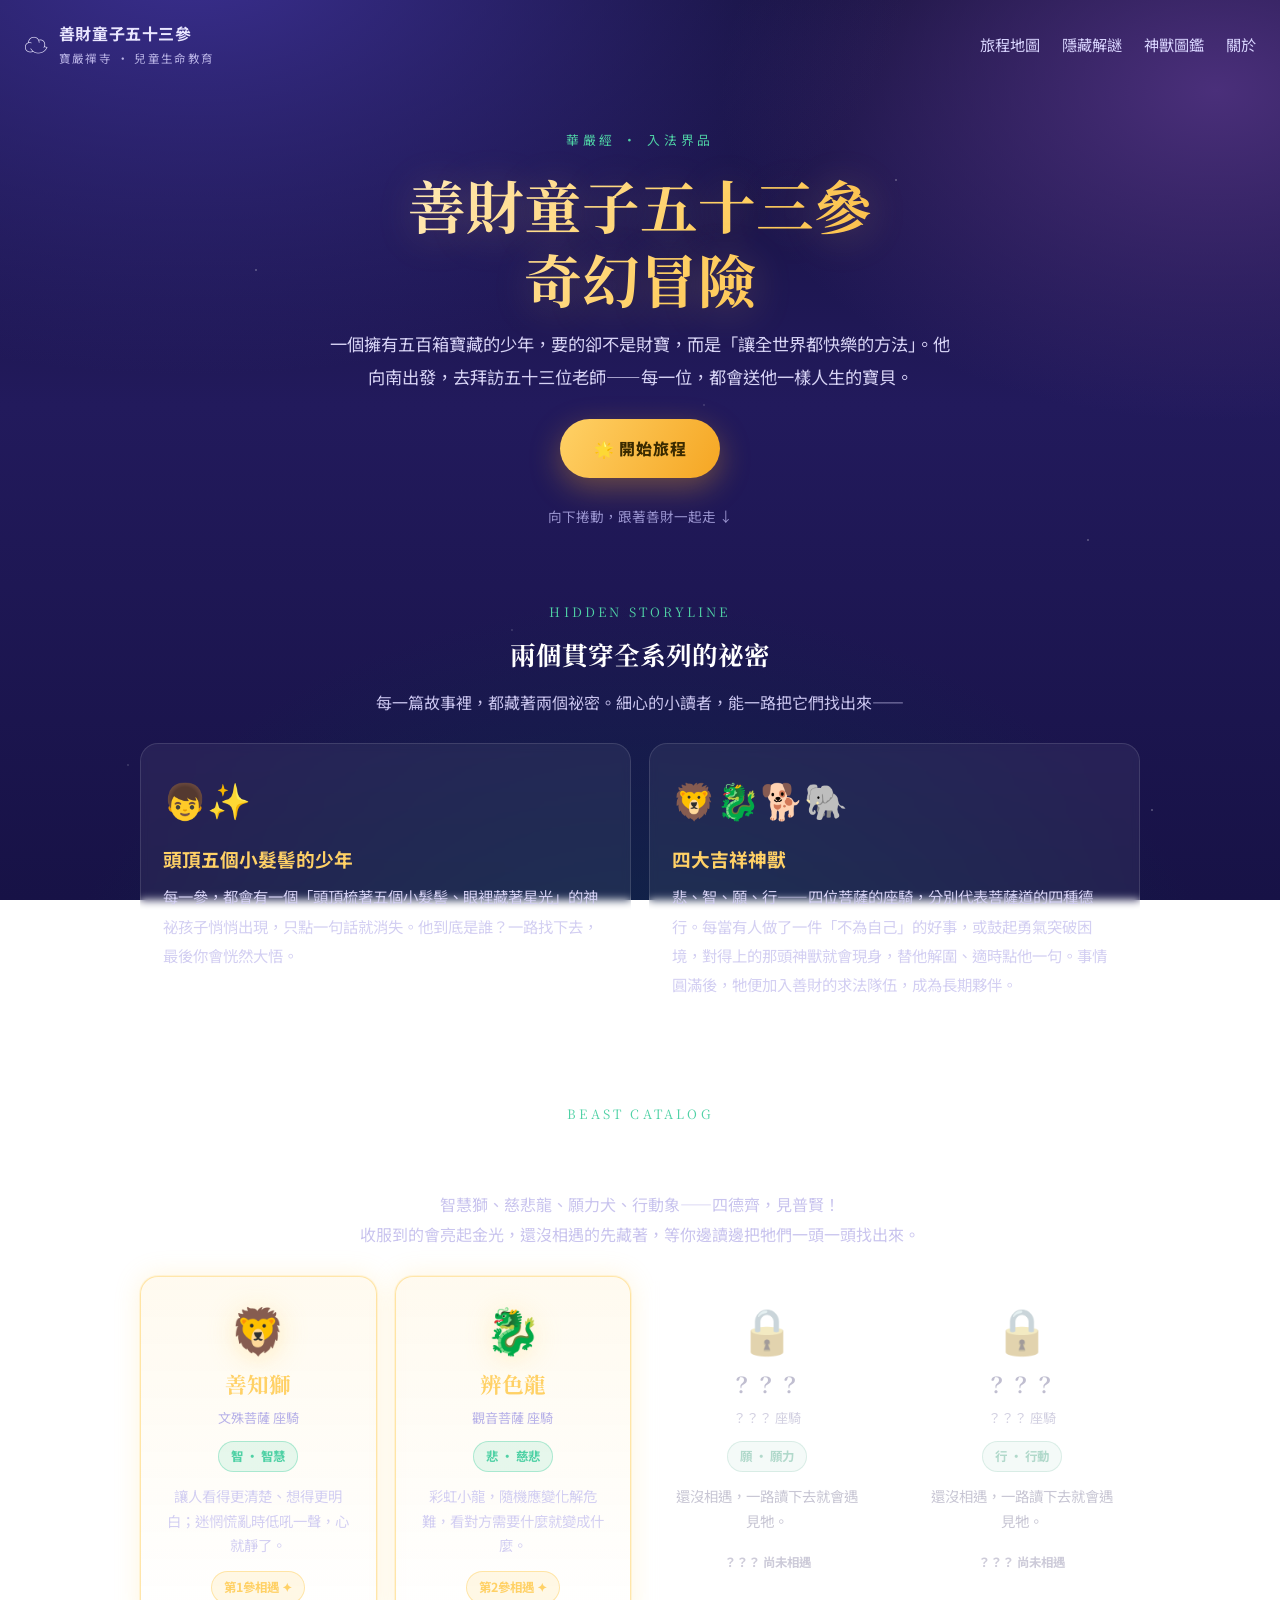
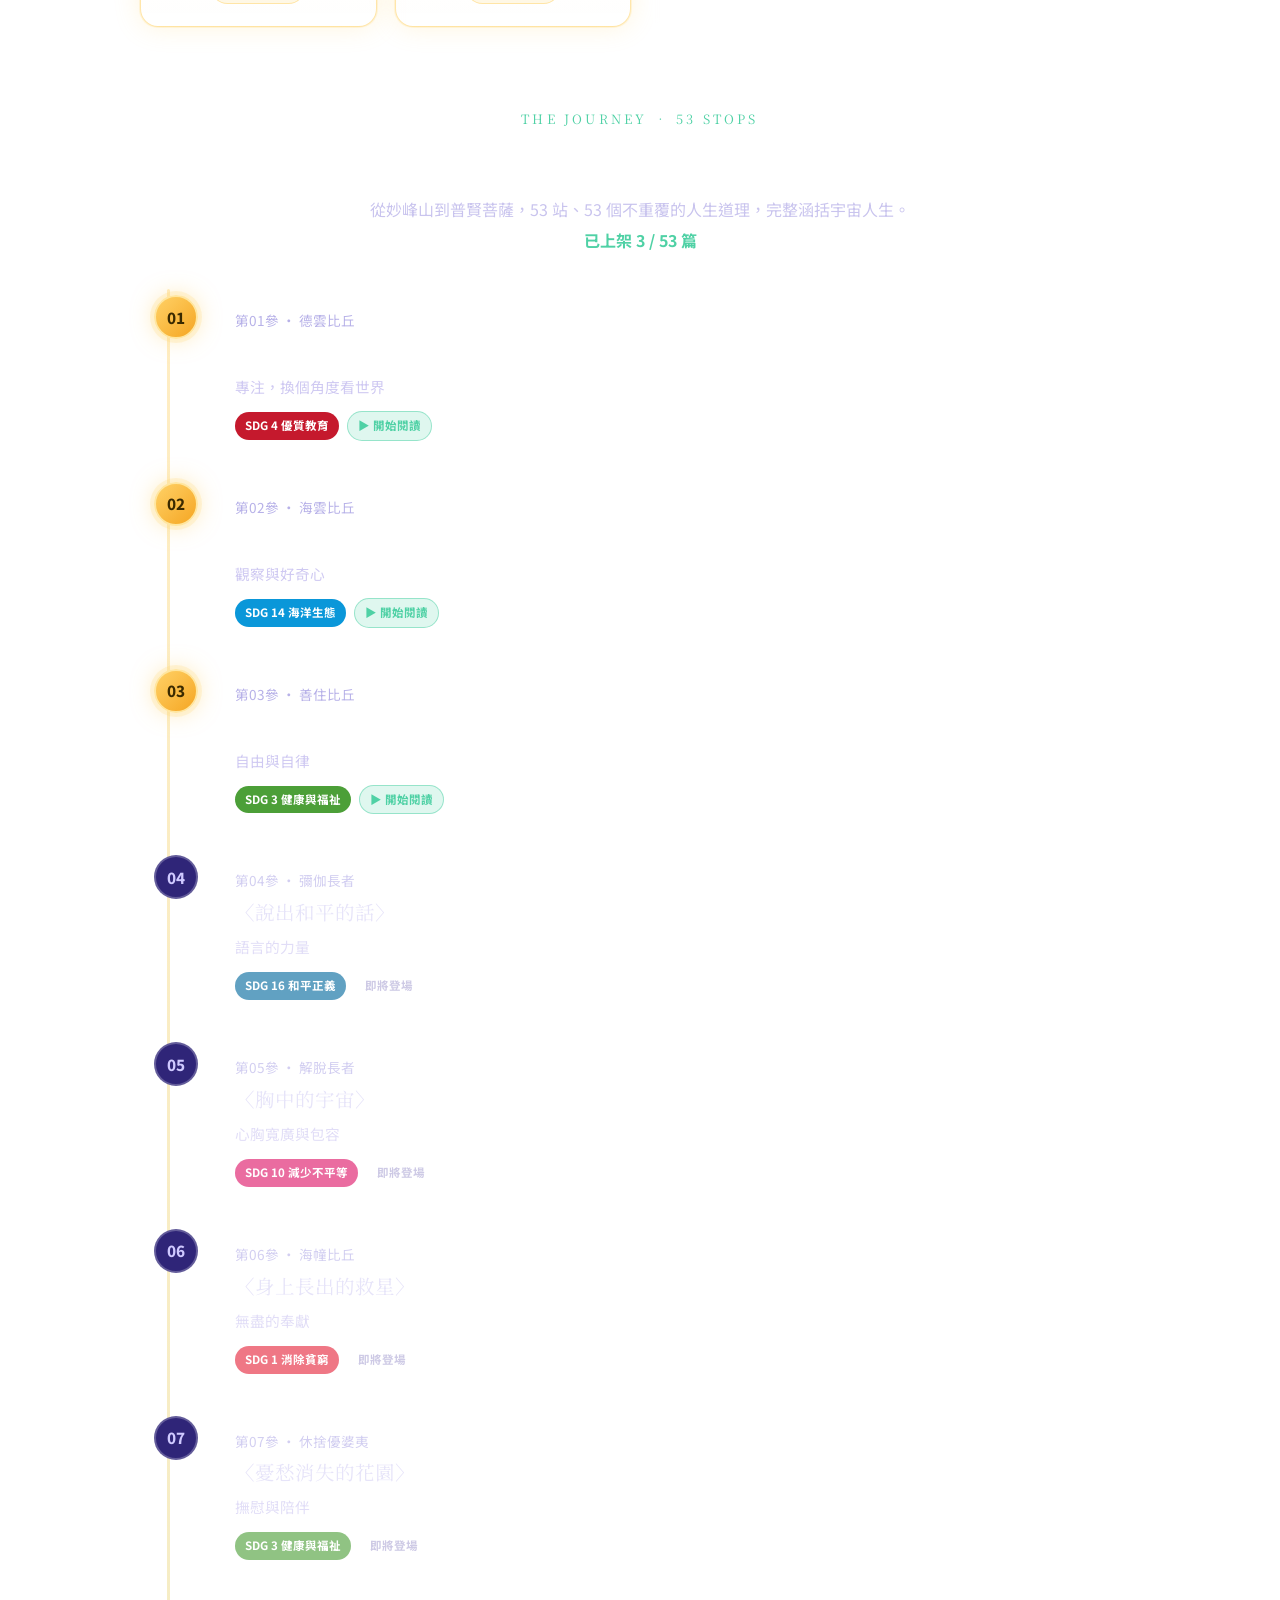
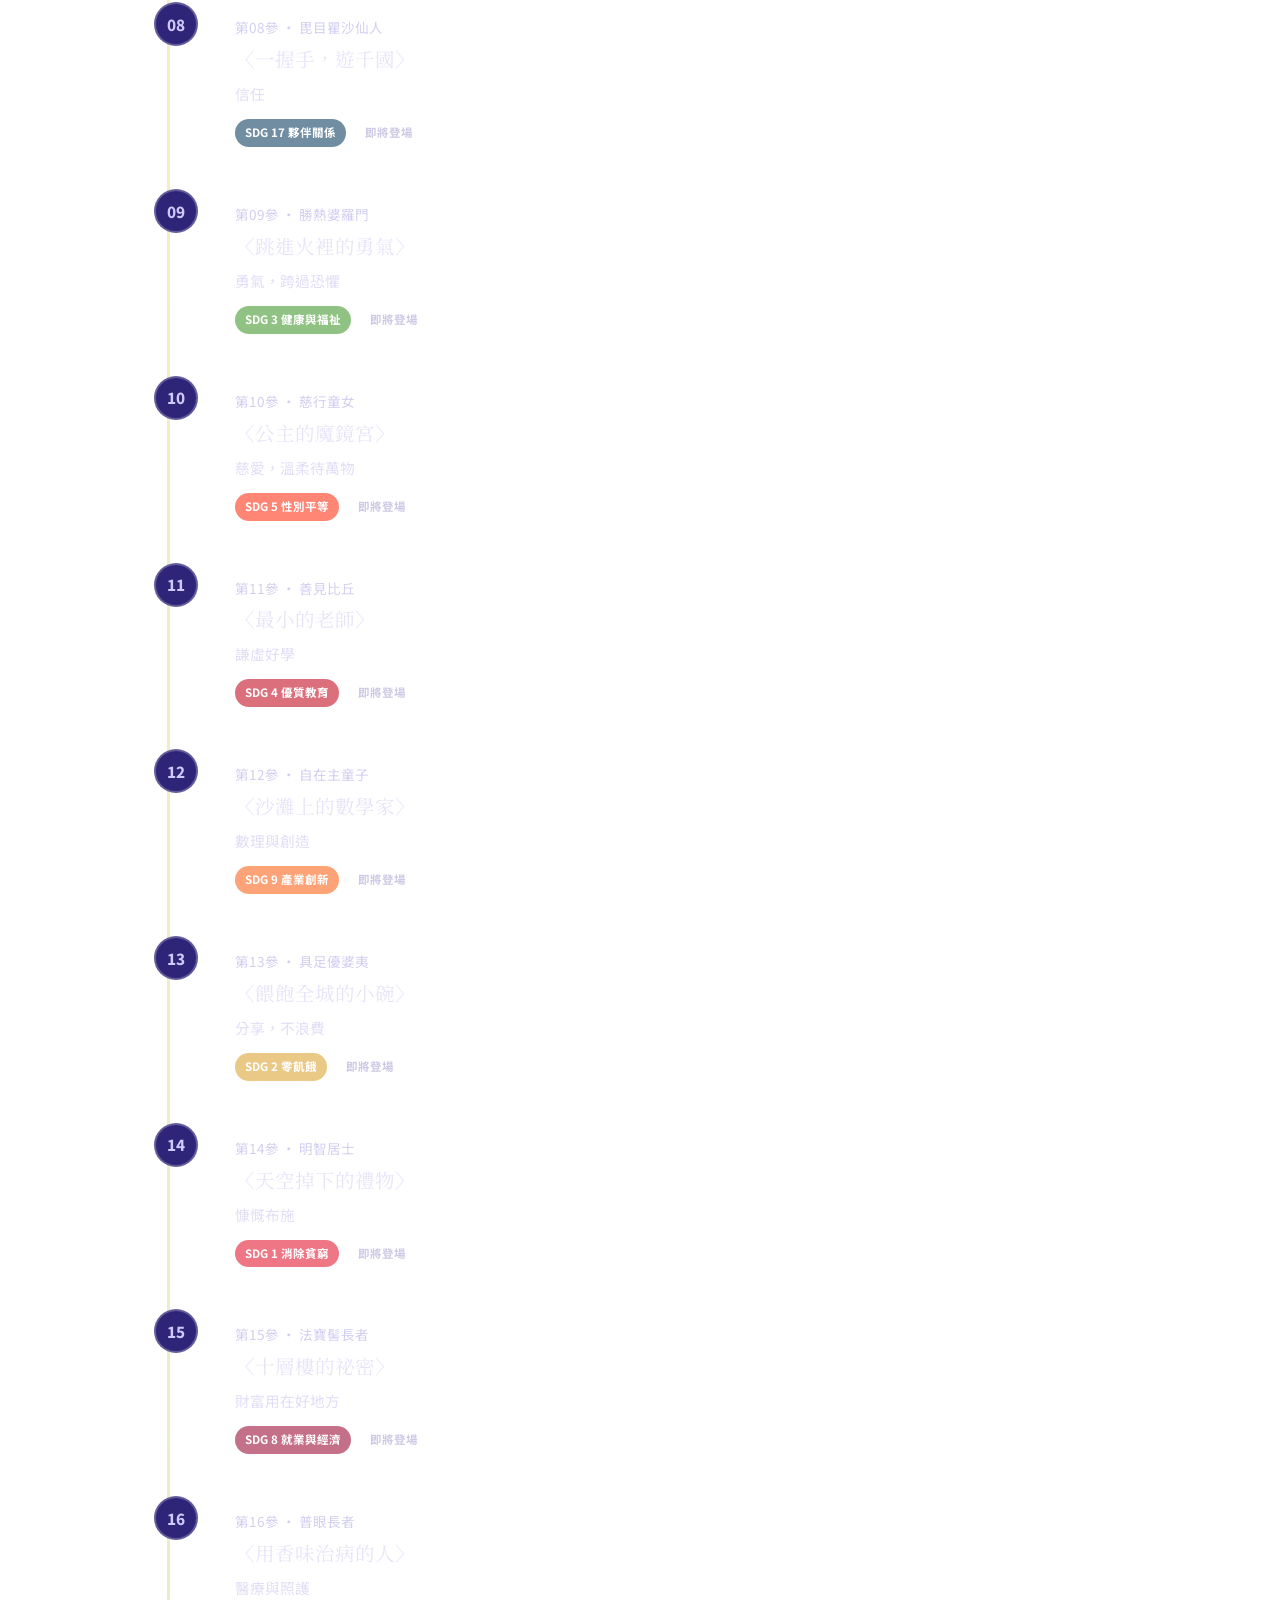
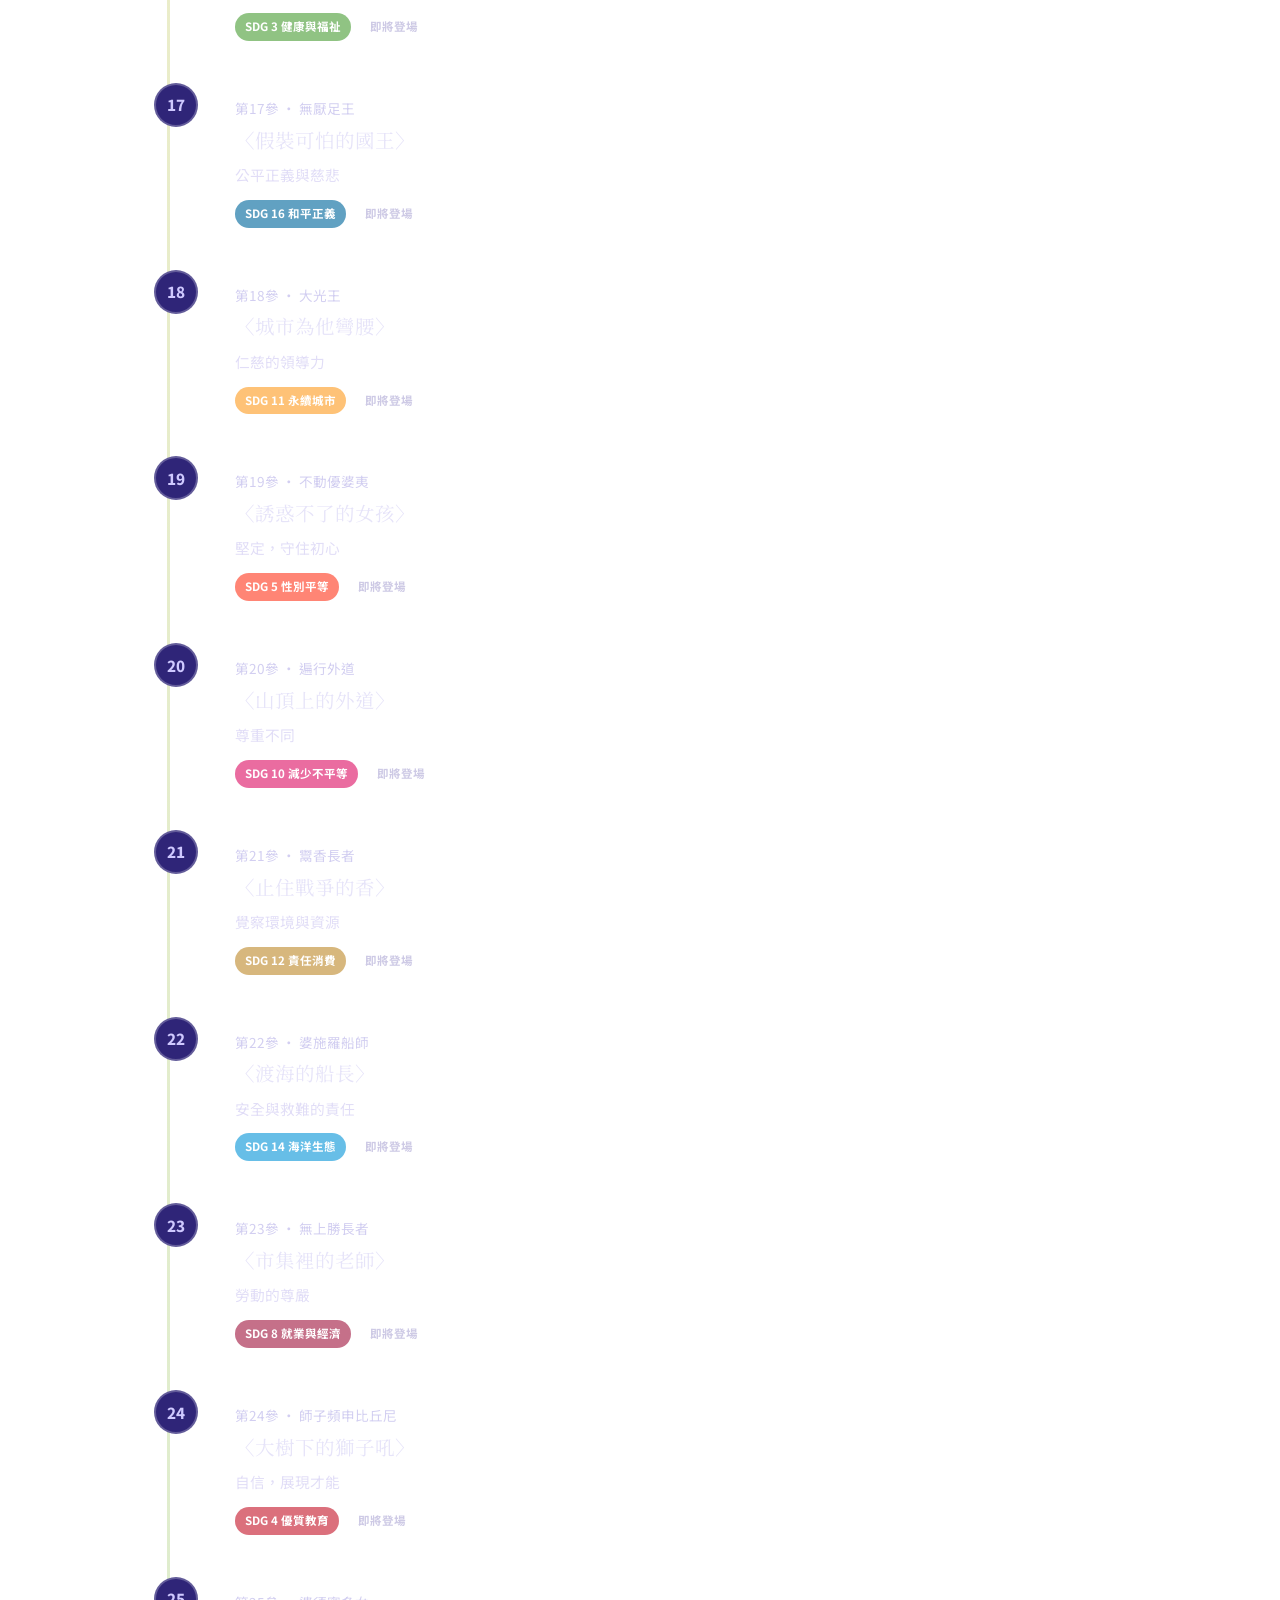
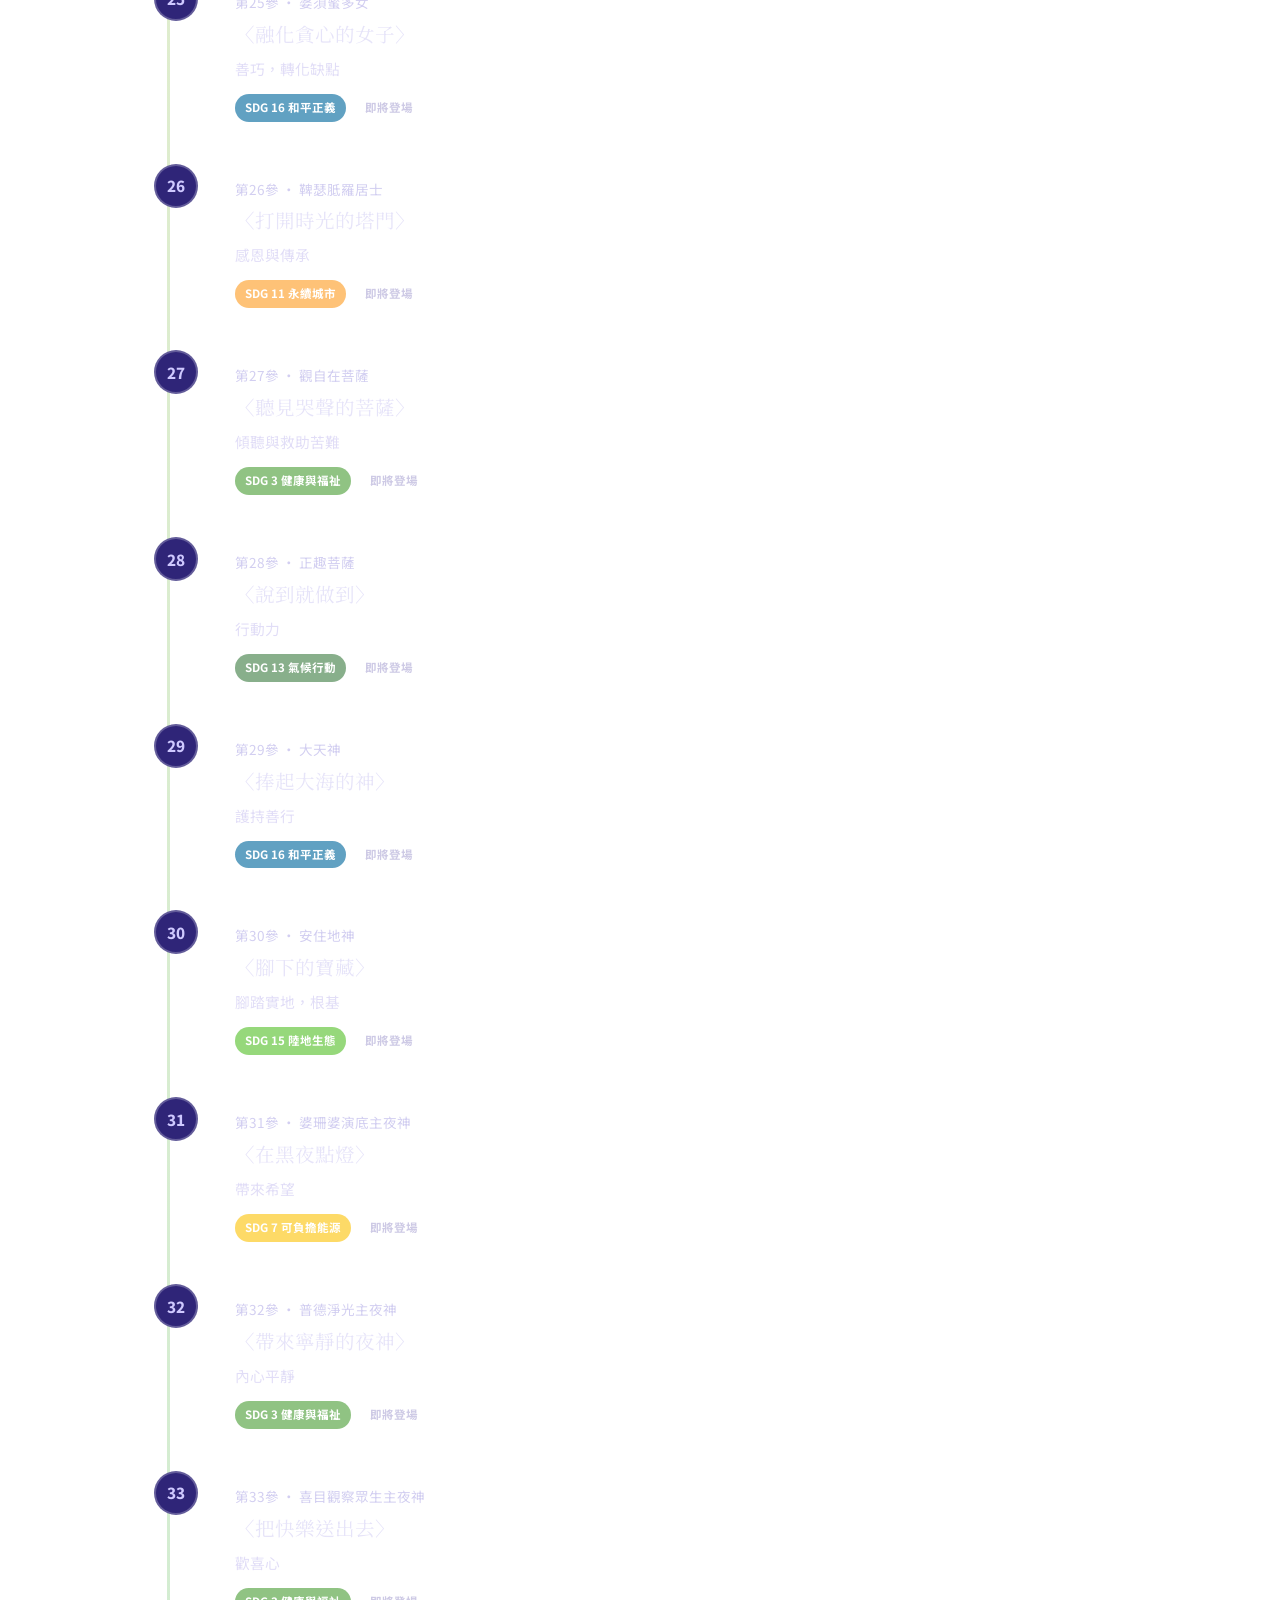
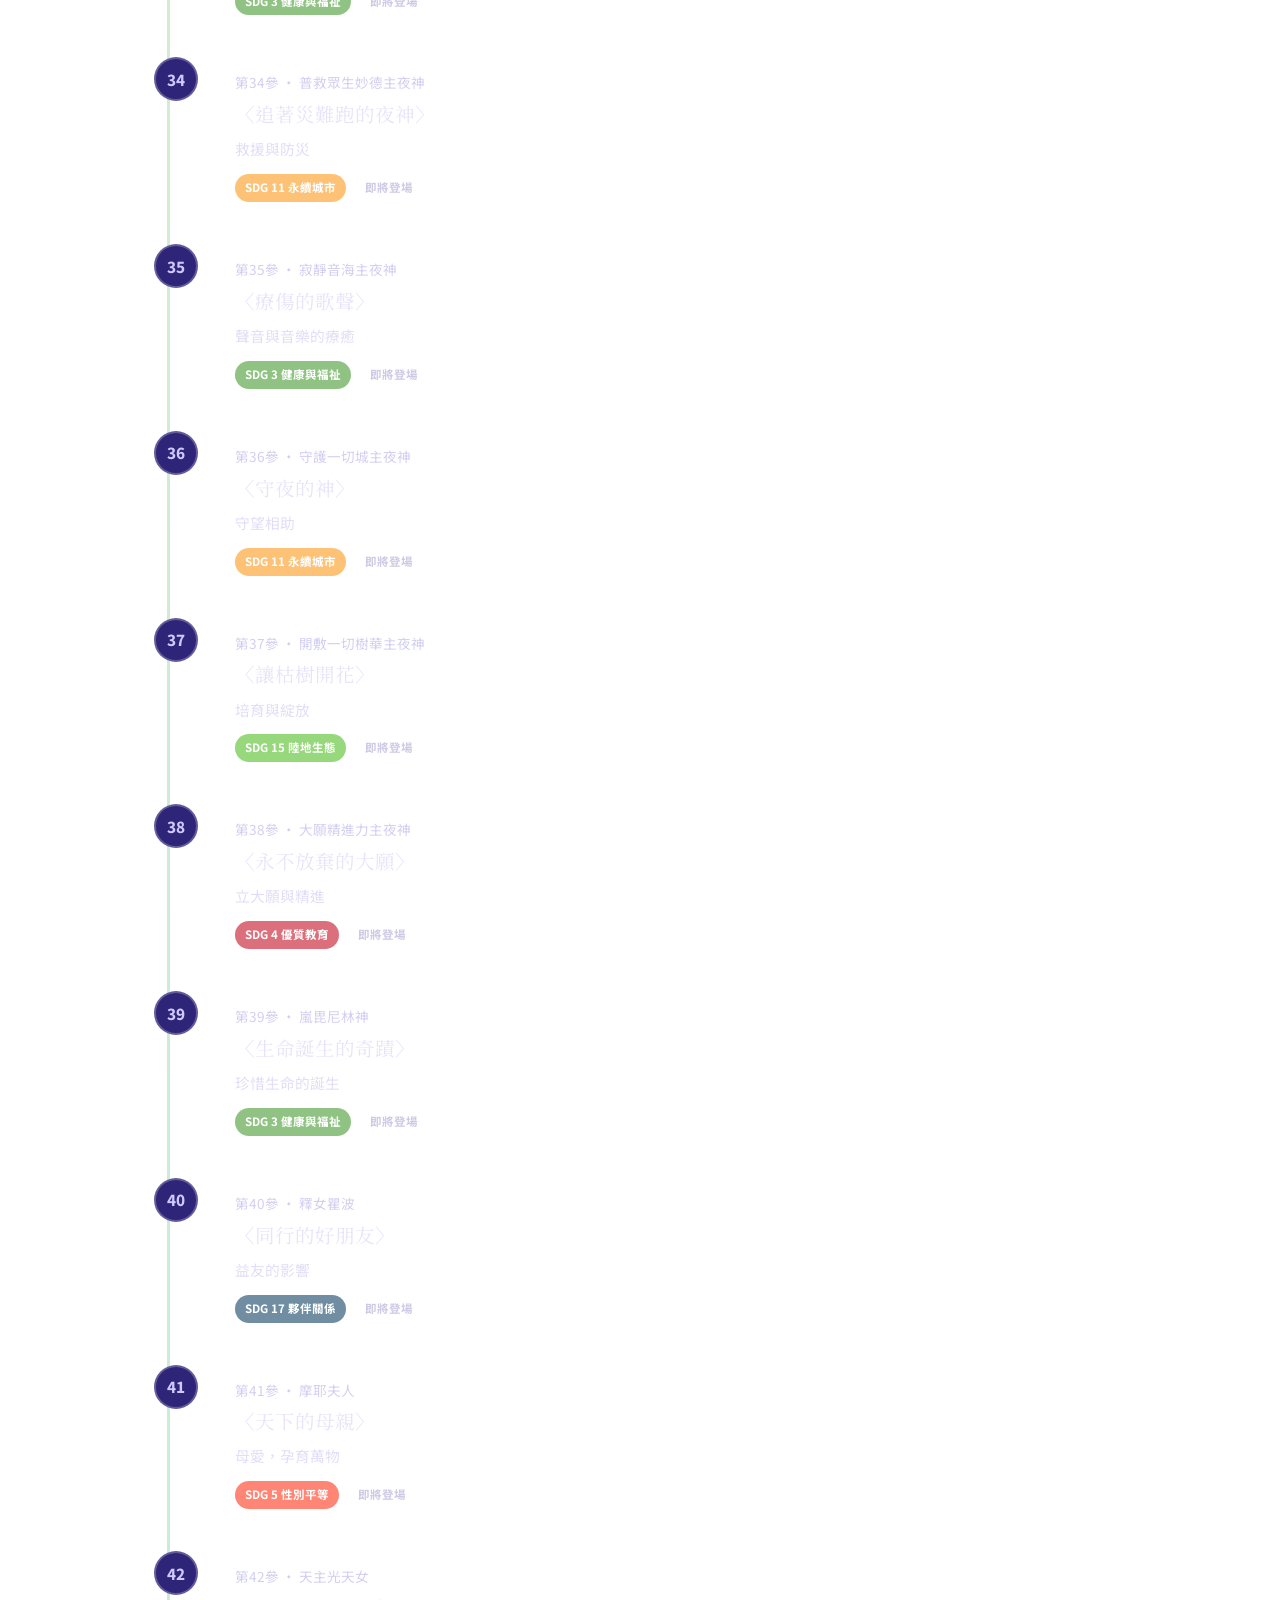
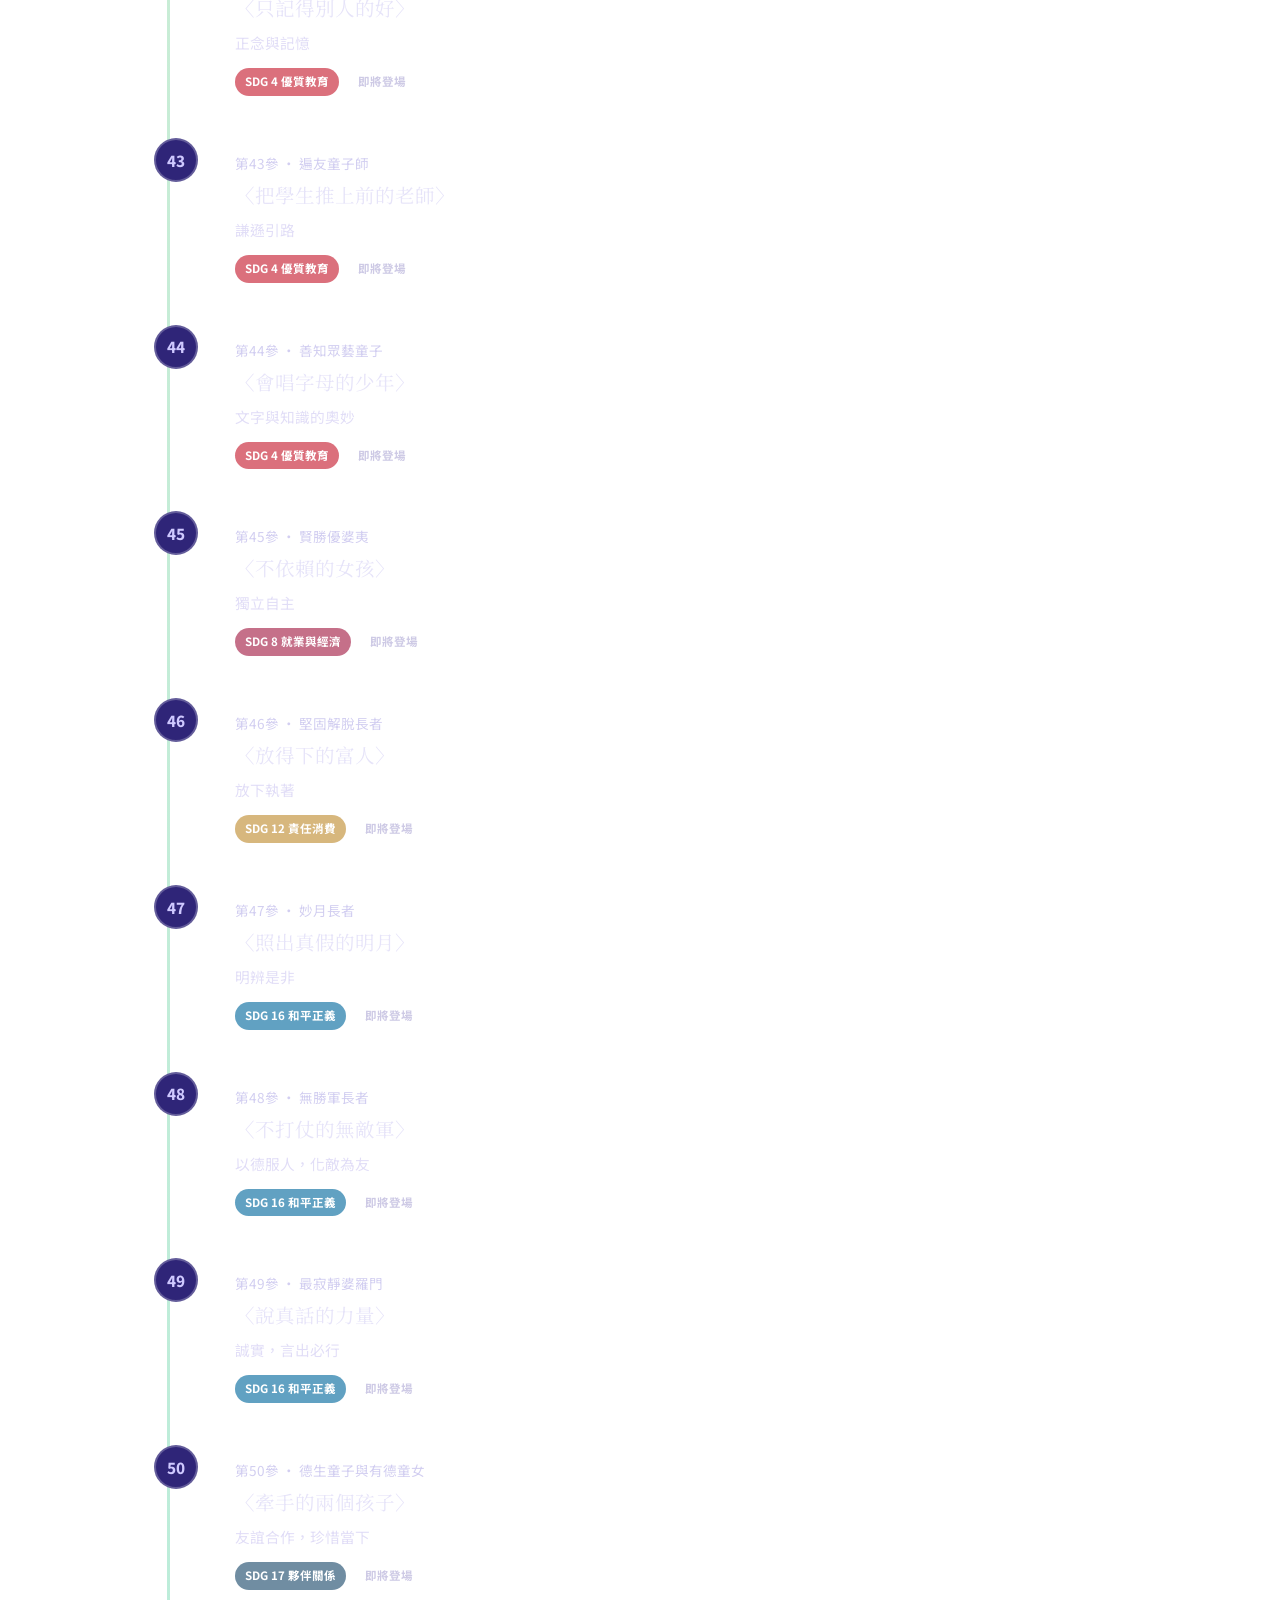
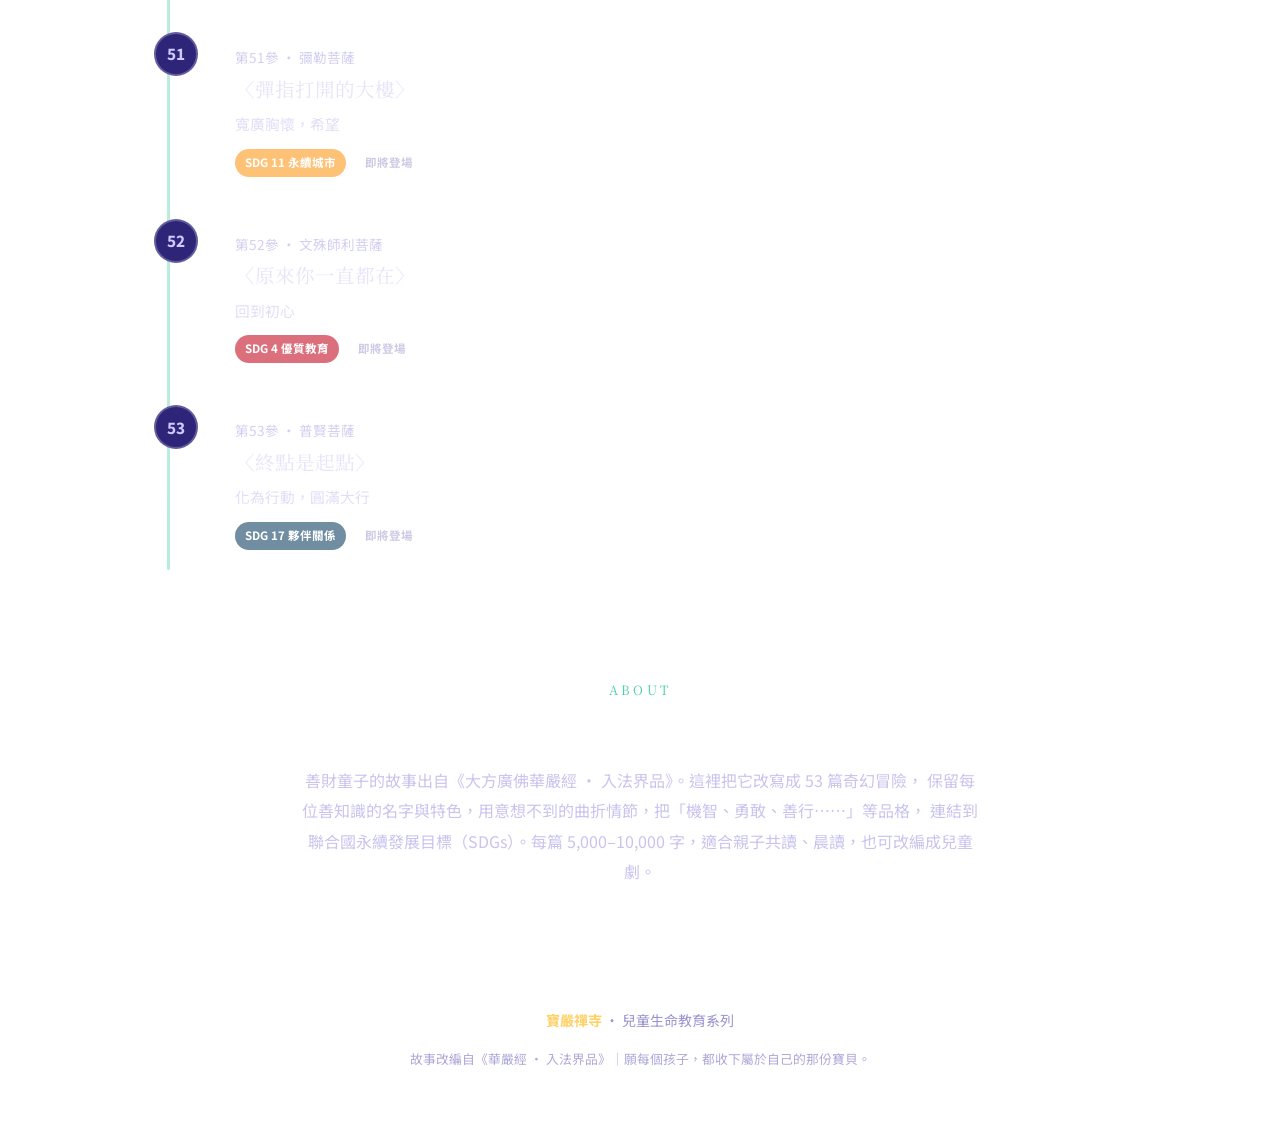
==== index.html @ 30e4a0b0 "新增第三參 善住比丘〈走在天空的人〉 - stories/03.html：自由與自律（SDG3），善財誤把「飛」當自由、失控亂飄，   領悟真自由來自自律（風箏因線才飛得高）；五髻少年化身放風箏的孩子" ====
<!DOCTYPE html>
<html lang="zh-Hant">
<head>
  <meta charset="UTF-8" />
  <meta name="viewport" content="width=device-width, initial-scale=1.0" />
  <title>善財童子五十三參 ‧ 奇幻冒險 ｜ 寶嚴禪寺兒童生命教育</title>
  <meta name="description" content="把《華嚴經》善財童子五十三參，改編成 53 篇適合小學生的奇幻冒險故事。跟著善財童子向南參訪 53 位老師，收下 53 份人生的禮物。" />
  <link rel="preconnect" href="https://fonts.googleapis.com" />
  <link rel="preconnect" href="https://fonts.gstatic.com" crossorigin />
  <link href="https://fonts.googleapis.com/css2?family=Noto+Sans+TC:wght@400;500;700;900&family=Noto+Serif+TC:wght@600;700;900&display=swap" rel="stylesheet" />
  <link rel="stylesheet" href="assets/style.css" />
</head>
<body>
  <header class="site-header">
    <div class="brand">
      <span class="logo">☁️</span>
      <span>善財童子五十三參<small>寶嚴禪寺 ‧ 兒童生命教育</small></span>
    </div>
    <nav>
      <a href="#journey-section">旅程地圖</a>
      <a href="#secret">隱藏解謎</a>
      <a href="#beasts-section">神獸圖鑑</a>
      <a href="#about">關於</a>
    </nav>
  </header>

  <main class="wrap">
    <!-- Hero -->
    <section class="hero">
      <div class="kicker">華嚴經 ‧ 入法界品</div>
      <h1>善財童子五十三參<br />奇幻冒險</h1>
      <p class="lead">一個擁有五百箱寶藏的少年，要的卻不是財寶，而是「讓全世界都快樂的方法」。他向南出發，去拜訪五十三位老師——每一位，都會送他一樣人生的寶貝。</p>
      <a class="cta" href="#journey-section">🌟 開始旅程</a>
      <div class="scroll-hint">向下捲動，跟著善財一起走 ↓</div>
    </section>

    <!-- 隱藏解謎 -->
    <section class="block" id="secret">
      <h2 class="section-title"><span class="zh-sub">HIDDEN STORYLINE</span>兩個貫穿全系列的祕密</h2>
      <p class="section-lead">每一篇故事裡，都藏著兩個祕密。細心的小讀者，能一路把它們找出來——</p>
      <div class="secret-grid">
        <div class="secret-card">
          <div class="emoji">👦✨</div>
          <h3>頭頂五個小髮髻的少年</h3>
          <p>每一參，都會有一個「頭頂梳著五個小髮髻、眼裡藏著星光」的神祕孩子悄悄出現，只點一句話就消失。他到底是誰？一路找下去，最後你會恍然大悟。</p>
        </div>
        <div class="secret-card">
          <div class="emoji">🦁🐉🐕🐘</div>
          <h3>四大吉祥神獸</h3>
          <p>悲、智、願、行——四位菩薩的座騎，分別代表菩薩道的四種德行。每當有人做了一件「不為自己」的好事，或鼓起勇氣突破困境，對得上的那頭神獸就會現身，替他解圍、適時點他一句。事情圓滿後，牠便加入善財的求法隊伍，成為長期夥伴。</p>
        </div>
      </div>
    </section>

    <!-- 神獸圖鑑 -->
    <section class="block" id="beasts-section">
      <h2 class="section-title"><span class="zh-sub">BEAST CATALOG</span>四大神獸圖鑑</h2>
      <p class="section-lead">智慧獅、慈悲龍、願力犬、行動象——四德齊，見普賢！<br />收服到的會亮起金光，還沒相遇的先藏著，等你邊讀邊把牠們一頭一頭找出來。</p>
      <div class="beast-grid" id="beasts"><!-- 由 app.js 依 catalog.js 產生 --></div>
    </section>

    <!-- 旅程地圖 -->
    <section class="block" id="journey-section">
      <h2 class="section-title"><span class="zh-sub">THE JOURNEY ‧ 53 STOPS</span>向南的旅程地圖</h2>
      <p class="section-lead">從妙峰山到普賢菩薩，53 站、53 個不重覆的人生道理，完整涵括宇宙人生。<br /><strong id="progress" style="color:var(--jade)">已上架 3 / 53 篇</strong></p>
      <div class="journey" id="journey"><!-- 由 app.js 依 catalog.js 產生 --></div>
    </section>

    <!-- 關於 -->
    <section class="block" id="about">
      <h2 class="section-title"><span class="zh-sub">ABOUT</span>關於這個系列</h2>
      <p class="section-lead">
        善財童子的故事出自《大方廣佛華嚴經 ‧ 入法界品》。這裡把它改寫成 53 篇奇幻冒險，
        保留每位善知識的名字與特色，用意想不到的曲折情節，把「機智、勇敢、善行……」等品格，
        連結到聯合國永續發展目標（SDGs）。每篇 5,000–10,000 字，適合親子共讀、晨讀，也可改編成兒童劇。
      </p>
    </section>
  </main>

  <footer class="site-footer">
    <p><span class="temple">寶嚴禪寺</span> ‧ 兒童生命教育系列</p>
    <p style="font-size:.8rem;opacity:.8">故事改編自《華嚴經 ‧ 入法界品》｜願每個孩子，都收下屬於自己的那份寶貝。</p>
  </footer>

  <script src="data/catalog.js"></script>
  <script src="assets/app.js"></script>
</body>
</html>
---- assets/style.css ----
/* ============================================================
   《善財童子五十三參 ‧ 奇幻冒險》網站樣式
   配色：靛藍夜空 + 金光 + 玉綠；雲霧與星光母題
   ============================================================ */

:root {
  --night:   #14103a;
  --night-2: #221a5c;
  --night-3: #2f2578;
  --gold:    #ffd166;
  --gold-2:  #f5a623;
  --jade:    #4fd1a5;
  --cloud:   #f8f4ea;   /* 閱讀紙面 */
  --ink:     #2c2748;   /* 閱讀文字 */
  --ink-soft:#5a5478;
  --star:    rgba(255,255,255,.85);
  --radius:  18px;
  --shadow:  0 12px 34px rgba(0,0,0,.35);
}

* { box-sizing: border-box; }

html { scroll-behavior: smooth; }

body {
  margin: 0;
  font-family: "Noto Sans TC", "PingFang TC", "Microsoft JhengHei", "Heiti TC", sans-serif;
  color: #eae7ff;
  line-height: 1.9;
  background:
    radial-gradient(1200px 700px at 15% -5%, #3a2f8f 0%, transparent 60%),
    radial-gradient(900px 600px at 95% 10%, #4a2f7a 0%, transparent 55%),
    radial-gradient(1000px 800px at 50% 120%, #0e2a4a 0%, transparent 60%),
    linear-gradient(180deg, var(--night) 0%, var(--night-2) 45%, #171246 100%);
  background-attachment: fixed;
  min-height: 100vh;
  -webkit-font-smoothing: antialiased;
}

/* 星點背景 */
body::before {
  content: "";
  position: fixed;
  inset: 0;
  pointer-events: none;
  background-image:
    radial-gradient(1.5px 1.5px at 20% 30%, var(--star), transparent),
    radial-gradient(1.5px 1.5px at 70% 20%, var(--star), transparent),
    radial-gradient(1px 1px at 40% 70%, var(--star), transparent),
    radial-gradient(1.5px 1.5px at 85% 60%, var(--star), transparent),
    radial-gradient(1px 1px at 55% 45%, var(--star), transparent),
    radial-gradient(1px 1px at 10% 85%, var(--star), transparent),
    radial-gradient(1.5px 1.5px at 90% 90%, var(--star), transparent);
  opacity: .5;
  z-index: 0;
}

.wrap { position: relative; z-index: 1; max-width: 1040px; margin: 0 auto; padding: 0 20px; }

a { color: var(--gold); text-decoration: none; }
a:hover { text-decoration: underline; }

/* ---------- 頁首 ---------- */
.site-header {
  position: relative; z-index: 2;
  display: flex; align-items: center; justify-content: space-between;
  padding: 18px 24px; gap: 12px; flex-wrap: wrap;
}
.brand { display: flex; align-items: center; gap: 10px; font-weight: 700; letter-spacing: .04em; }
.brand .logo { font-size: 1.5rem; }
.brand small { display:block; font-weight:400; font-size:.72rem; color:#b9b3e6; letter-spacing:.12em; }
.site-header nav a { color: #d9d5ff; margin-left: 18px; font-size: .95rem; }

/* ---------- Hero ---------- */
.hero { text-align: center; padding: 40px 20px 30px; position: relative; z-index: 1; }
.hero .kicker { color: var(--jade); letter-spacing: .3em; font-size: .8rem; margin-bottom: 14px; }
.hero h1 {
  font-family: "Noto Serif TC", serif;
  font-size: clamp(2.1rem, 6vw, 3.6rem);
  margin: .1em 0 .2em;
  line-height: 1.3;
  background: linear-gradient(120deg, #fff 0%, var(--gold) 55%, var(--gold-2) 100%);
  -webkit-background-clip: text; background-clip: text; color: transparent;
  text-shadow: 0 4px 40px rgba(255,209,102,.25);
}
.hero p.lead { max-width: 620px; margin: 0 auto 26px; color: #d7d3f5; font-size: 1.08rem; }
.hero .cta {
  display: inline-block; padding: 14px 34px; border-radius: 999px;
  background: linear-gradient(120deg, var(--gold), var(--gold-2));
  color: #3a2a00; font-weight: 800; letter-spacing: .05em;
  box-shadow: 0 10px 30px rgba(245,166,35,.35); transition: transform .15s ease, box-shadow .15s ease;
}
.hero .cta:hover { transform: translateY(-2px); text-decoration: none; box-shadow: 0 14px 36px rgba(245,166,35,.5); }
.scroll-hint { margin-top: 26px; color: #9a94cf; font-size: .85rem; animation: bob 2s ease-in-out infinite; }
@keyframes bob { 0%,100%{transform:translateY(0)} 50%{transform:translateY(6px)} }

/* ---------- 一般區塊 ---------- */
section.block { padding: 40px 0; }
.section-title {
  font-family: "Noto Serif TC", serif; font-size: 1.6rem; text-align: center;
  margin: 0 0 8px; color: #fff;
}
.section-title .zh-sub { display:block; font-size:.8rem; color:var(--jade); letter-spacing:.25em; font-weight:400; margin-bottom:6px; }
.section-lead { text-align: center; color: #c9c4ee; max-width: 680px; margin: 0 auto 26px; }

/* ---------- 隱藏線卡片 ---------- */
.secret-grid { display: grid; grid-template-columns: repeat(auto-fit, minmax(260px,1fr)); gap: 18px; }
.secret-card {
  background: rgba(255,255,255,.06); border: 1px solid rgba(255,255,255,.12);
  border-radius: var(--radius); padding: 22px; backdrop-filter: blur(4px);
}
.secret-card .emoji { font-size: 2.2rem; }
.secret-card h3 { margin: 8px 0 6px; color: var(--gold); }
.secret-card p { color: #d3cff2; font-size: .96rem; margin: 0; }

/* ---------- 四大神獸圖鑑 ---------- */
.beast-grid { display: grid; grid-template-columns: repeat(auto-fit, minmax(210px,1fr)); gap: 18px; }
.beast-card {
  position: relative; text-align: center;
  background: rgba(255,255,255,.06); border: 1px solid rgba(255,255,255,.12);
  border-radius: var(--radius); padding: 24px 20px 22px; backdrop-filter: blur(4px);
  transition: transform .15s ease, box-shadow .15s ease, border-color .15s ease;
}
.beast-card.met {
  border-color: rgba(255,209,102,.55);
  box-shadow: 0 0 0 1px rgba(255,209,102,.18), 0 0 26px rgba(255,209,102,.22);
  background: linear-gradient(180deg, rgba(255,209,102,.10), rgba(255,255,255,.05));
}
.beast-card.met:hover { transform: translateY(-4px); box-shadow: 0 0 0 1px rgba(255,209,102,.35), 0 0 34px rgba(255,209,102,.4); }
.beast-card.locked { opacity: .62; filter: grayscale(.5); border-style: dashed; }

.beast-emoji { font-size: 2.8rem; line-height: 1.2; filter: drop-shadow(0 4px 14px rgba(255,209,102,.4)); }
.beast-emoji.locked { filter: none; opacity: .8; }
.beast-name { font-family: "Noto Serif TC", serif; font-size: 1.35rem; color: var(--gold); margin: 8px 0 2px; font-weight: 700; }
.beast-name.locked { color: #9a94cf; letter-spacing: .1em; }
.beast-bodhi { color: #b7b1e8; font-size: .82rem; }
.beast-virtue {
  display: inline-block; margin: 10px 0 2px; padding: 3px 12px; border-radius: 999px;
  font-size: .78rem; font-weight: 700; color: var(--jade);
  background: rgba(79,209,165,.14); border: 1px solid rgba(79,209,165,.4);
}
.beast-desc { color: #d3cff2; font-size: .9rem; line-height: 1.7; margin: 10px 2px 12px; }
.beast-desc.locked { color: #a7a2ce; }
.beast-state { font-size: .78rem; font-weight: 700; padding: 4px 12px; border-radius: 999px; display: inline-block; }
.beast-state.met { background: rgba(255,209,102,.16); color: var(--gold); border: 1px solid rgba(255,209,102,.5); }
.beast-state.locked { background: rgba(255,255,255,.06); color: #b0aad6; border: 1px solid rgba(255,255,255,.18); }

/* ---------- 旅程地圖 ---------- */
.journey { position: relative; margin: 10px 0 20px; padding-left: 8px; }
.journey::before {
  content: ""; position: absolute; left: 27px; top: 8px; bottom: 8px; width: 3px;
  background: linear-gradient(180deg, var(--gold) 0%, var(--jade) 100%); opacity: .4; border-radius: 3px;
}
.stop { position: relative; padding: 12px 0 12px 68px; }
.stop .node {
  position: absolute; left: 6px; top: 14px; width: 44px; height: 44px; border-radius: 50%;
  display: flex; align-items: center; justify-content: center; font-weight: 800; font-size: .95rem;
  background: var(--night-3); border: 2px solid rgba(255,255,255,.25); color: #cfc9ff; z-index: 1;
}
.stop.ready .node {
  background: linear-gradient(135deg, var(--gold), var(--gold-2)); color: #3a2a00;
  border-color: #ffe6a0; box-shadow: 0 0 0 4px rgba(255,209,102,.18), 0 0 22px rgba(255,209,102,.5);
}
.stop-card {
  display: block; background: rgba(255,255,255,.055); border: 1px solid rgba(255,255,255,.1);
  border-radius: 16px; padding: 14px 18px; transition: transform .15s ease, background .15s ease, border-color .15s ease;
}
.stop.ready .stop-card:hover { transform: translateX(4px); background: rgba(255,255,255,.12); border-color: var(--gold); text-decoration: none; }
.stop.coming .stop-card { opacity: .62; }
.stop-card .row1 { display: flex; align-items: baseline; gap: 10px; flex-wrap: wrap; }
.stop-card .teacher { color: #b7b1e8; font-size: .85rem; }
.stop-card .title { font-family: "Noto Serif TC", serif; font-size: 1.22rem; color: #fff; }
.stop.coming .stop-card .title { color: #d7d3f5; }
.stop-card .theme { color: #cfc9f2; font-size: .92rem; margin-top: 2px; }
.stop-card .meta { display: flex; align-items: center; gap: 8px; margin-top: 10px; flex-wrap: wrap; }
.sdg-chip { font-size: .72rem; padding: 3px 10px; border-radius: 999px; color: #fff; font-weight: 700; white-space: nowrap; }
.state-chip { font-size: .72rem; padding: 3px 10px; border-radius: 999px; font-weight: 700; }
.state-chip.ready { background: rgba(79,209,165,.18); color: var(--jade); border: 1px solid rgba(79,209,165,.5); }
.state-chip.coming { background: rgba(255,255,255,.08); color: #b0aad6; border: 1px solid rgba(255,255,255,.18); }

/* ---------- 頁尾 ---------- */
.site-footer { text-align: center; padding: 40px 20px 60px; color: #9a94cf; font-size: .88rem; position: relative; z-index: 1; }
.site-footer .temple { color: var(--gold); font-weight: 700; }

/* ============================================================
   閱讀頁（stories/NN.html）
   ============================================================ */
.reader-top { position: relative; z-index: 2; display: flex; align-items: center; justify-content: space-between; padding: 16px 24px; }
.reader-top .back { color:#d9d5ff; font-size:.95rem; }

.paper {
  position: relative; z-index: 1;
  max-width: 760px; margin: 10px auto 60px; background: var(--cloud); color: var(--ink);
  border-radius: 22px; box-shadow: var(--shadow); padding: 48px clamp(22px, 5vw, 60px) 54px;
}
.story-head { text-align: center; border-bottom: 2px dashed #e0d8c2; padding-bottom: 22px; margin-bottom: 10px; }
.story-head .no { color: var(--gold-2); letter-spacing: .3em; font-weight: 800; font-size: .82rem; }
.story-head h1 { font-family: "Noto Serif TC", serif; font-size: clamp(1.8rem, 5vw, 2.6rem); margin: 8px 0 12px; color: #241f3d; }
.story-head .chips { display: flex; gap: 8px; justify-content: center; flex-wrap: wrap; }
.story-head .chip { font-size: .78rem; padding: 4px 12px; border-radius: 999px; font-weight: 700; }
.chip.theme-chip { background: #efe7d3; color: #7a6a37; }

.story { font-size: 1.15rem; line-height: 2.05; }
.story .scene {
  font-family: "Noto Serif TC", serif; font-size: 1.28rem; color: #b5651d;
  margin: 34px 0 8px; padding-left: 14px; border-left: 5px solid var(--gold-2);
}
.story p { margin: 14px 0; text-align: justify; }
.story p.center { text-align: center; color: var(--ink-soft); }
.story strong { color: #a8410a; }
.story .end-mark { text-align: center; color: var(--gold-2); font-weight: 800; letter-spacing: .2em; margin: 30px 0 6px; }

/* 尾聲小卡 */
.endcard { margin-top: 40px; }
.endcard .card {
  border-radius: 16px; padding: 18px 22px; margin: 16px 0; border: 1px solid #eadfc4;
}
.endcard .card h3 { margin: 0 0 10px; font-size: 1.1rem; display: flex; align-items: center; gap: 8px; }
.card.think   { background: #fbf5e6; }
.card.action  { background: #eaf6ee; border-color:#cfe9d8; }
.card.secret  { background: #f0ecfb; border-color:#e0d8f4; }
.card.words   { background: #f6f1e9; }
.endcard ol, .endcard ul { margin: 6px 0; padding-left: 22px; }
.endcard li { margin: 8px 0; }
.endcard .card p { margin: 8px 0; }

/* 劇本折疊 */
details.drama {
  margin-top: 34px; background: #f2ede2; border: 1px solid #e3d9c1; border-radius: 14px; padding: 4px 20px;
}
details.drama summary { cursor: pointer; font-weight: 800; color: #7a6a37; padding: 14px 0; font-size: 1.05rem; }
details.drama[open] summary { border-bottom: 1px dashed #d8ccaf; }
details.drama .scene { color:#8a5a1a; }
details.drama h4 { margin: 18px 0 6px; color:#5a4a2a; }
details.drama p { margin: 8px 0; }

/* 上下篇導覽 */
.pager { display: flex; justify-content: space-between; gap: 12px; max-width: 760px; margin: 0 auto 70px; padding: 0 12px; }
.pager a, .pager span {
  flex: 1; text-align: center; padding: 14px; border-radius: 14px;
  background: rgba(255,255,255,.08); border: 1px solid rgba(255,255,255,.15); color: #eae7ff;
}
.pager a:hover { background: rgba(255,255,255,.16); text-decoration: none; border-color: var(--gold); }
.pager .disabled { opacity: .4; }

/* 回到頂端 */
.to-top { position: fixed; right: 20px; bottom: 20px; z-index: 5; width: 46px; height: 46px; border-radius: 50%;
  background: linear-gradient(135deg, var(--gold), var(--gold-2)); color:#3a2a00; border:none; font-size:1.2rem;
  cursor:pointer; box-shadow: var(--shadow); display:none; }
.to-top.show { display:block; }

/* ---------- RWD ---------- */
@media (max-width: 560px) {
  .site-header { padding: 14px 16px; }
  .site-header nav a { margin-left: 12px; }
  .paper { padding: 32px 20px 40px; border-radius: 16px; }
  .story { font-size: 1.08rem; line-height: 1.95; }
  .stop { padding-left: 60px; }
  .journey::before { left: 23px; }
  .stop .node { width: 40px; height: 40px; left: 4px; }
}
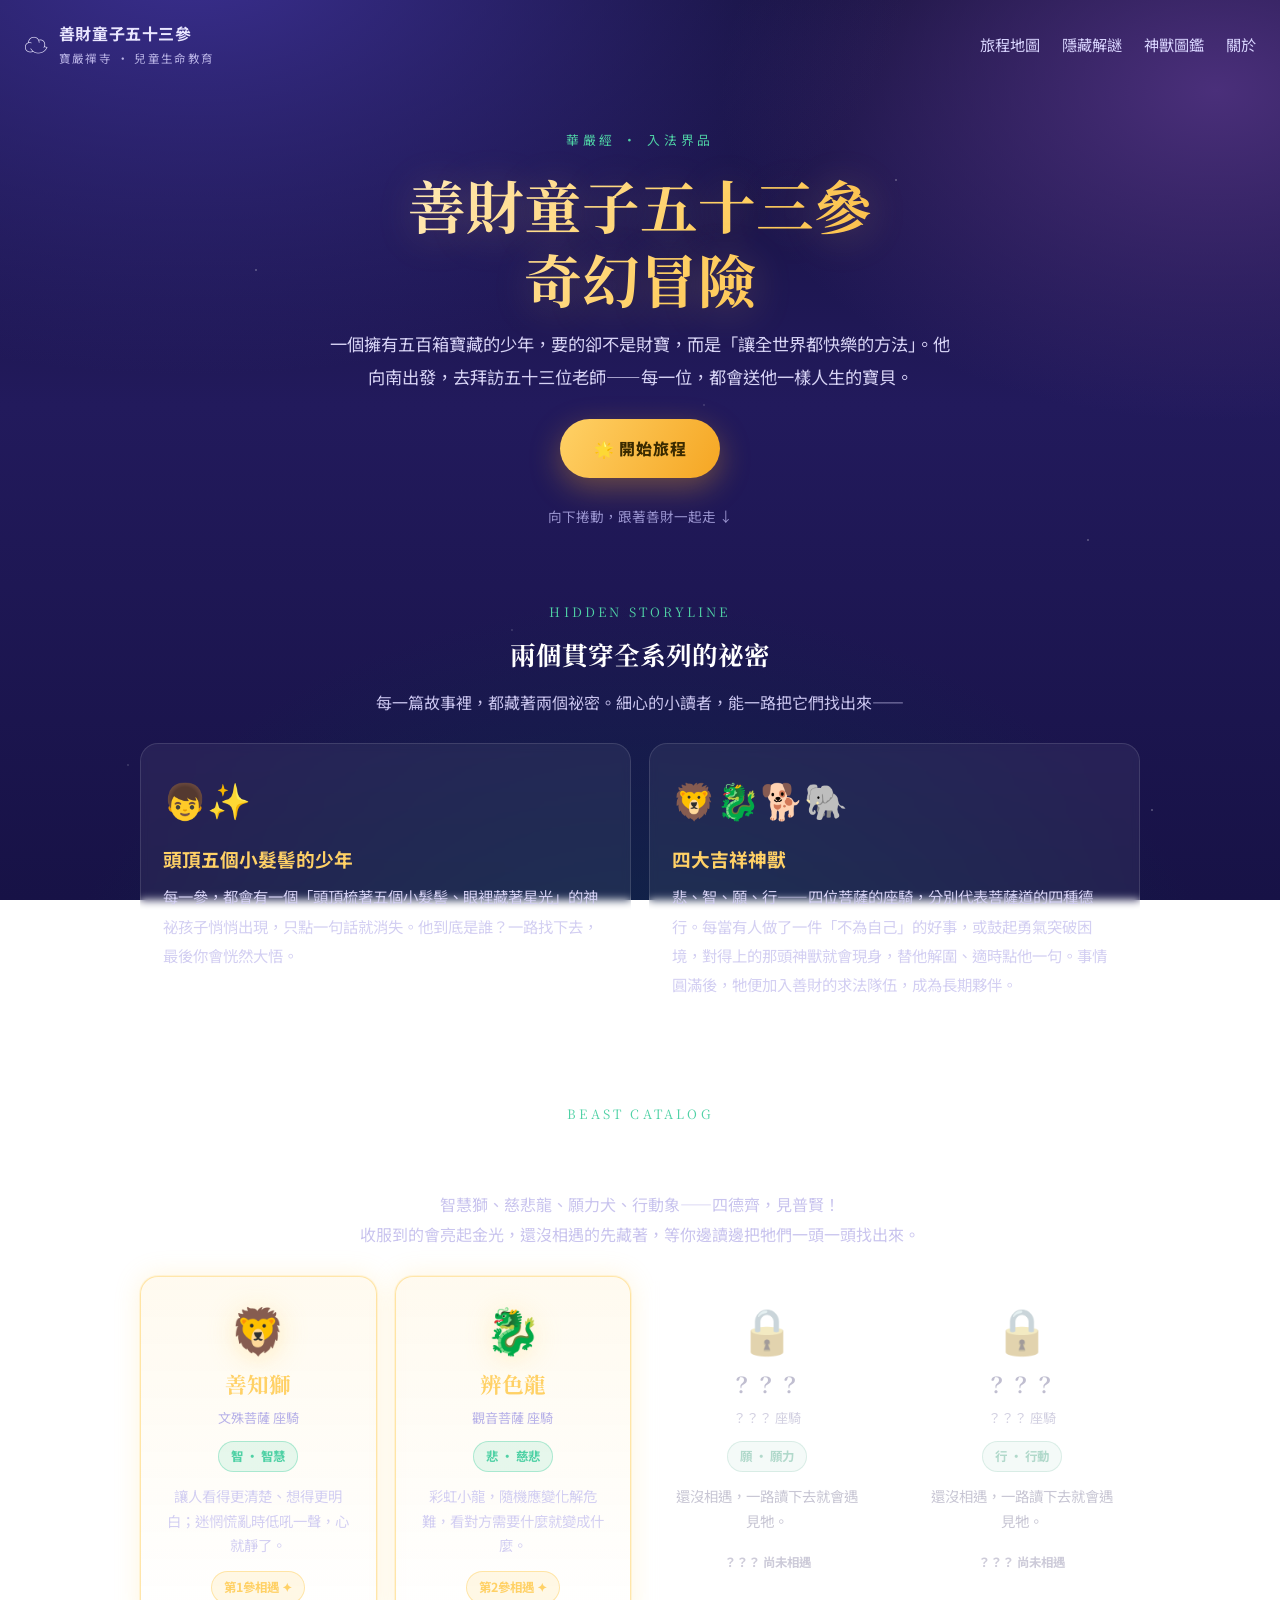
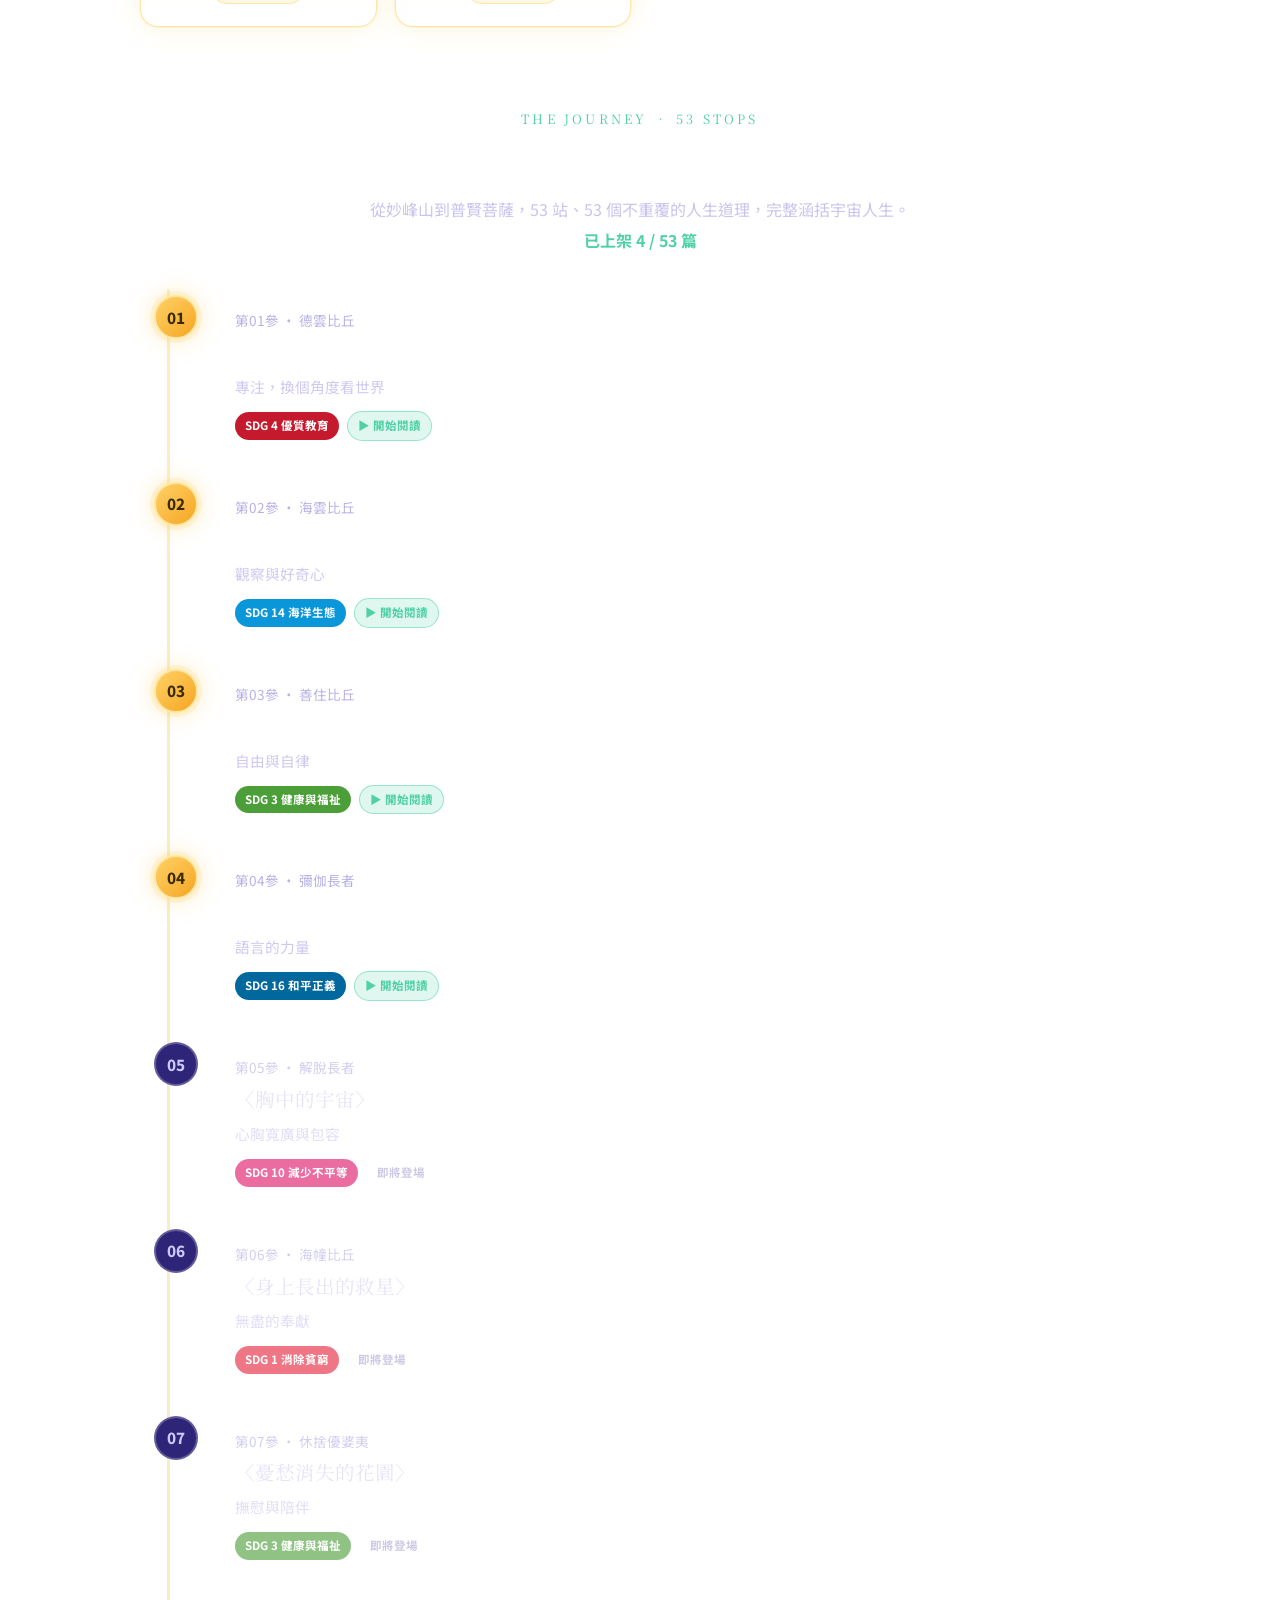
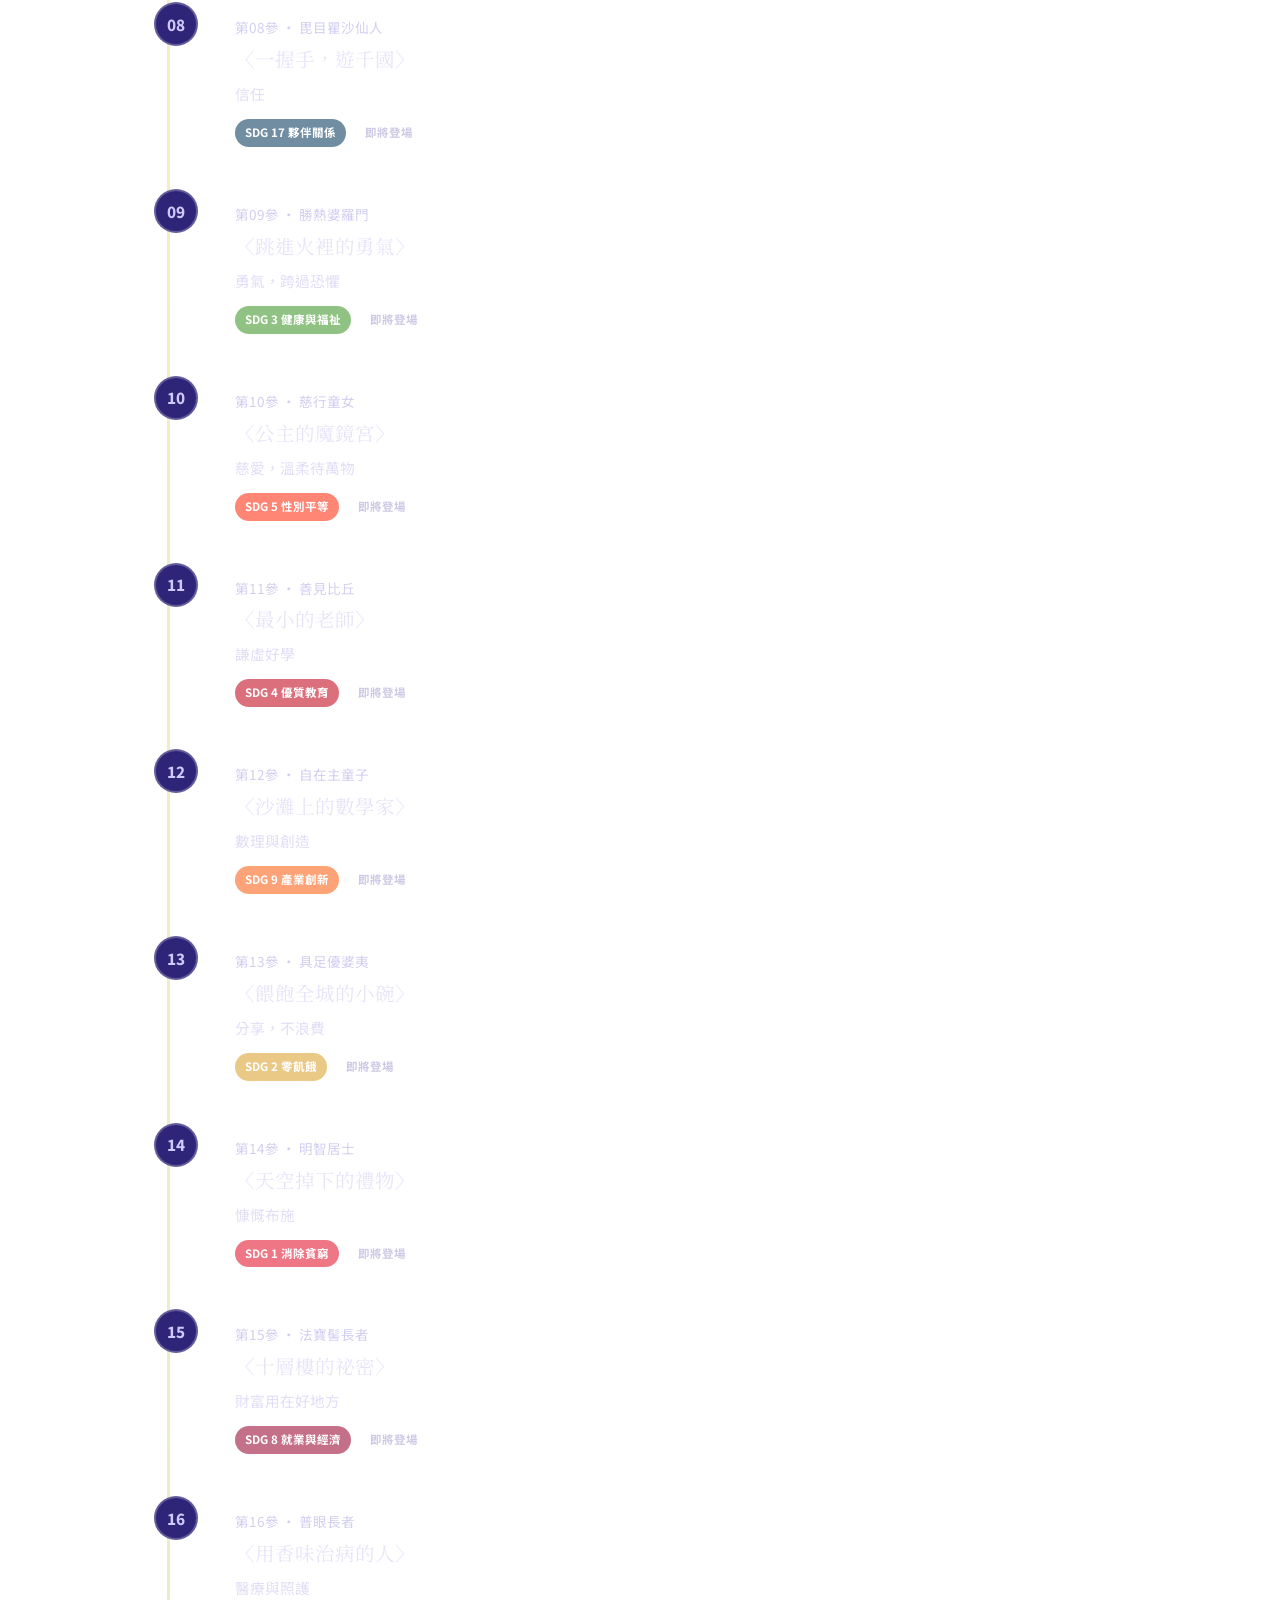
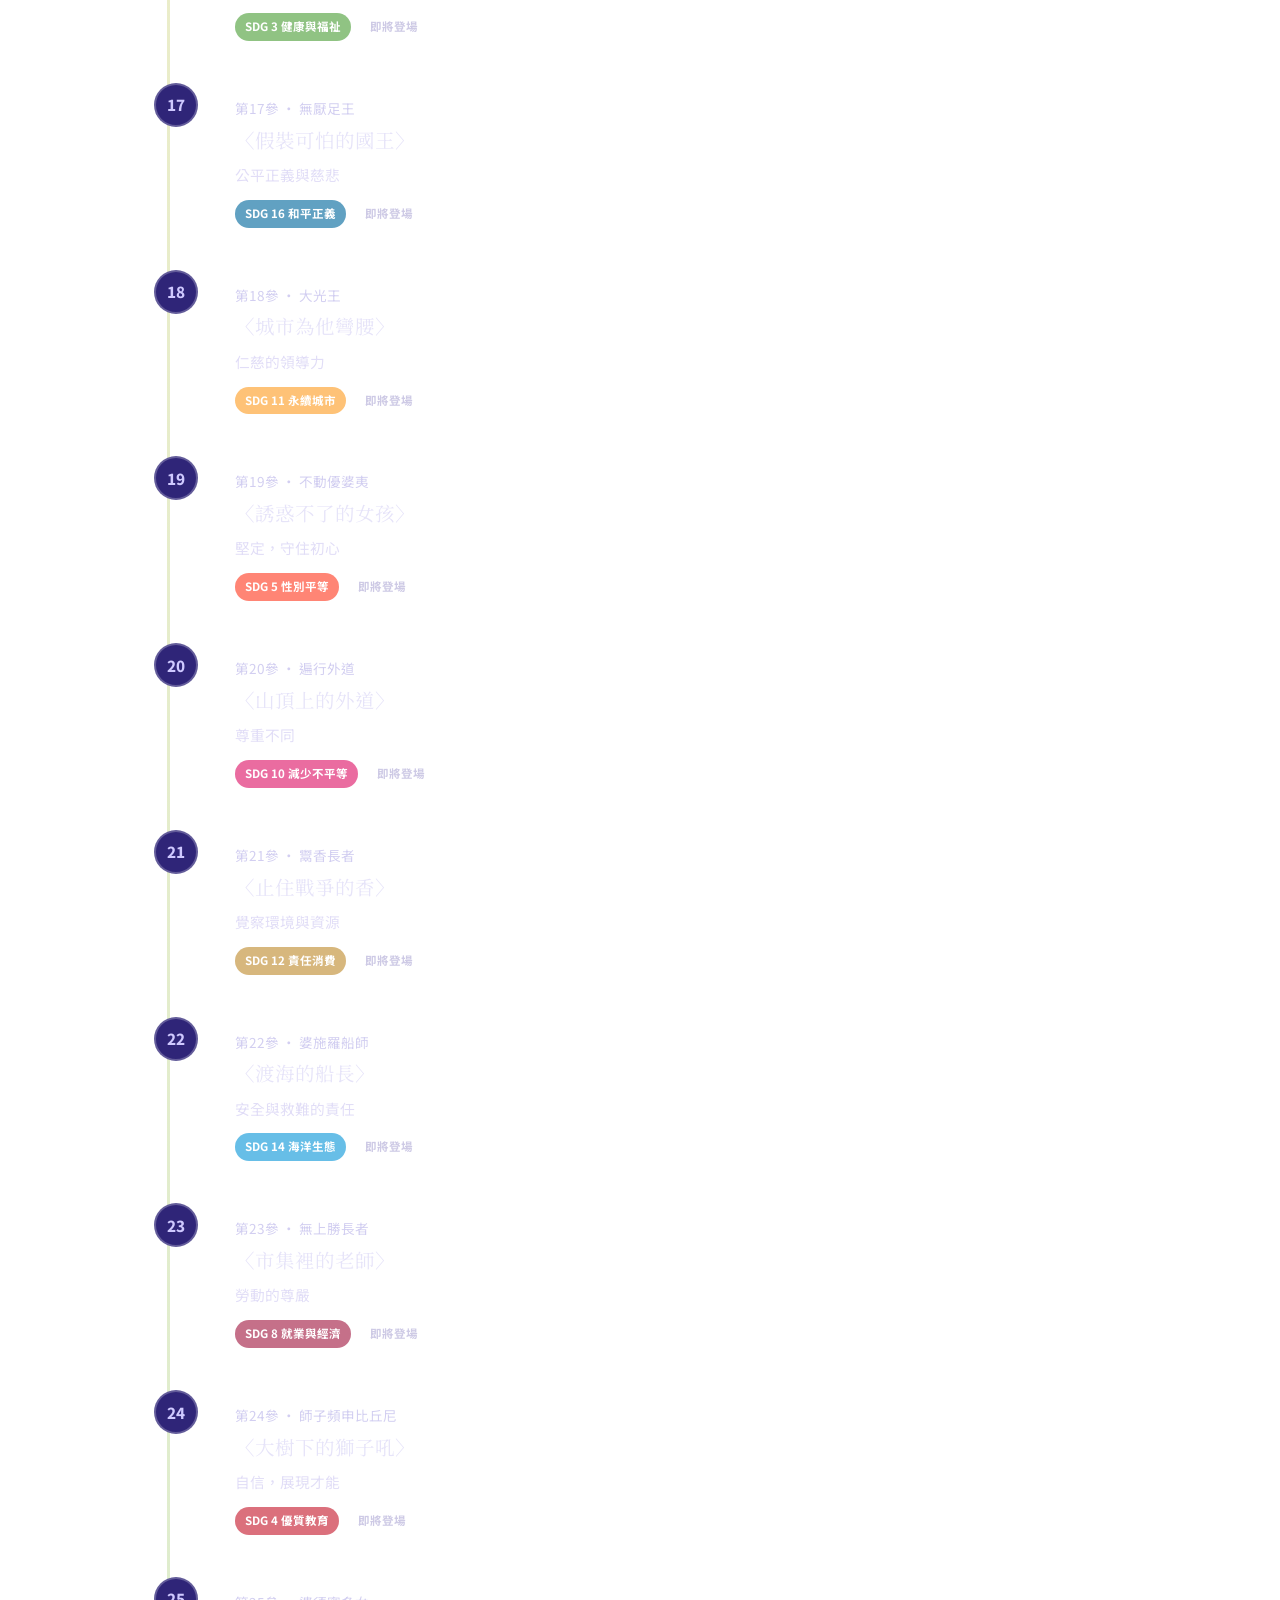
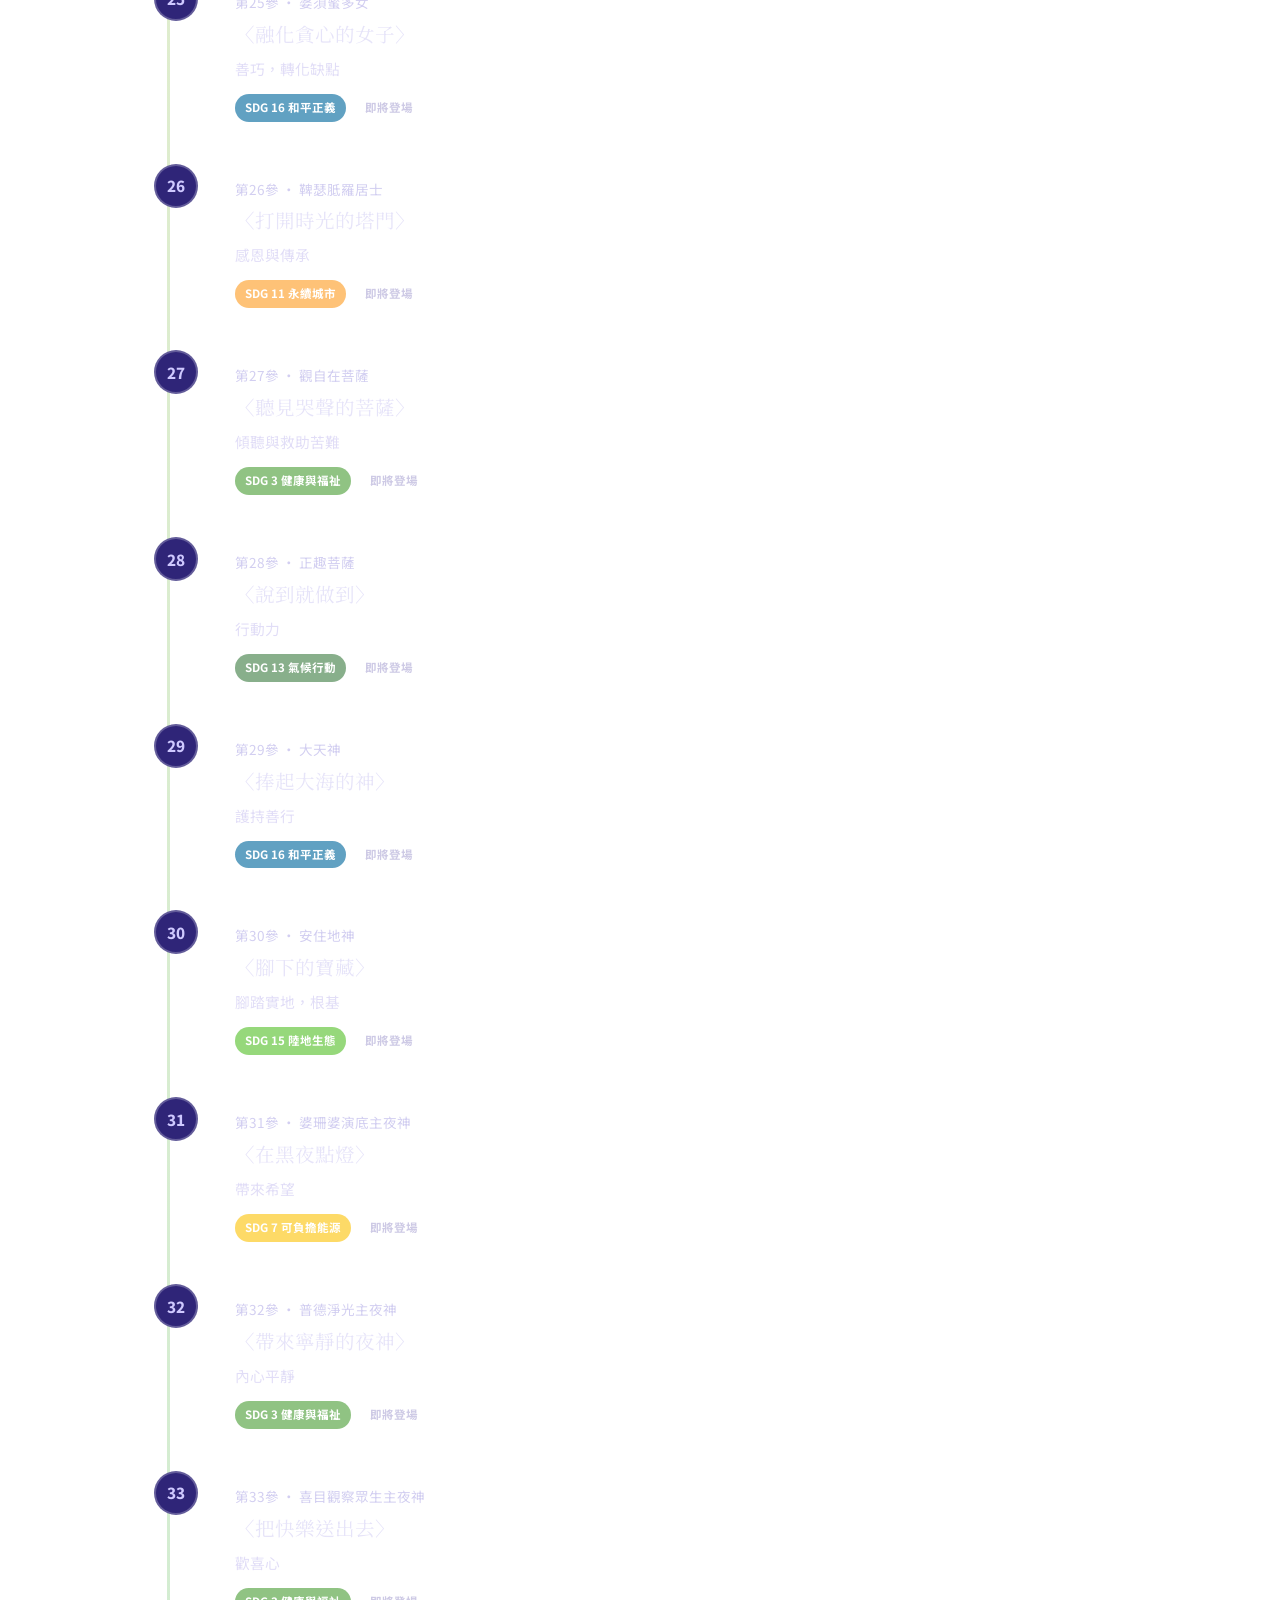
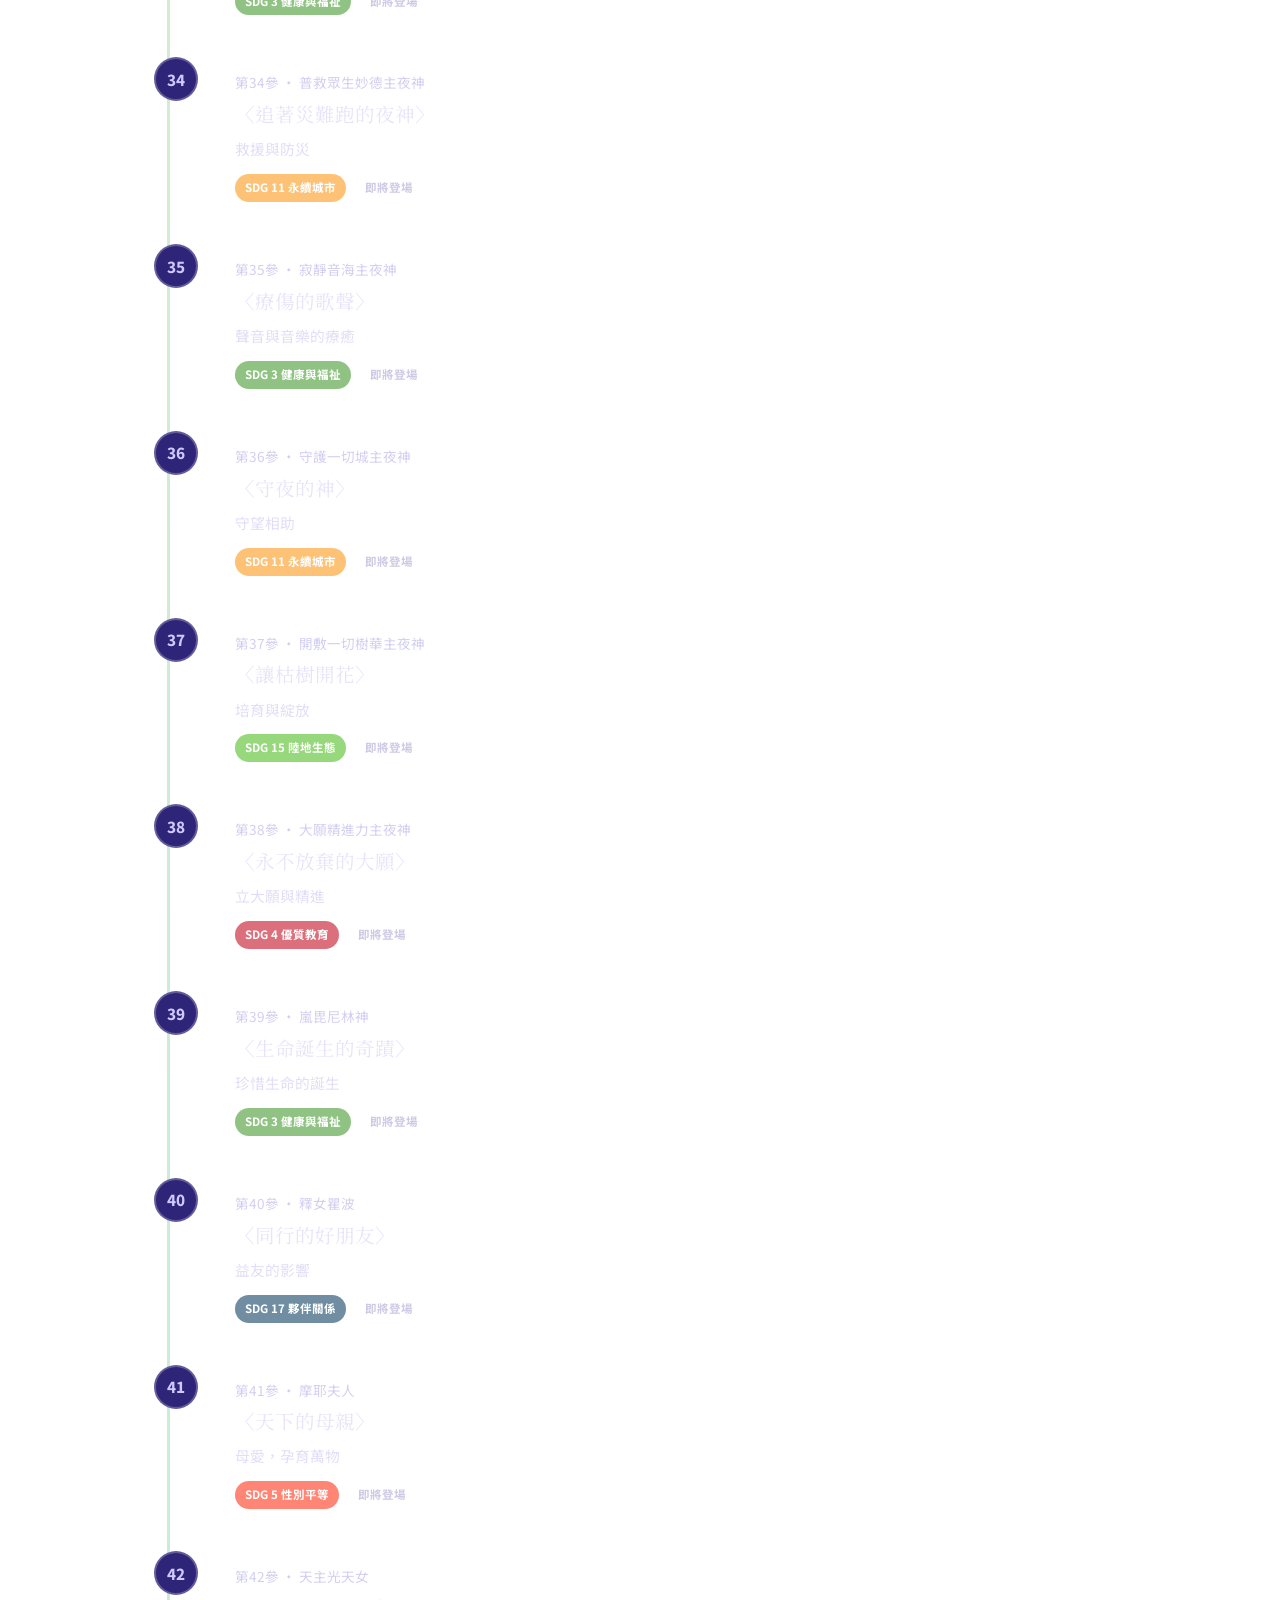
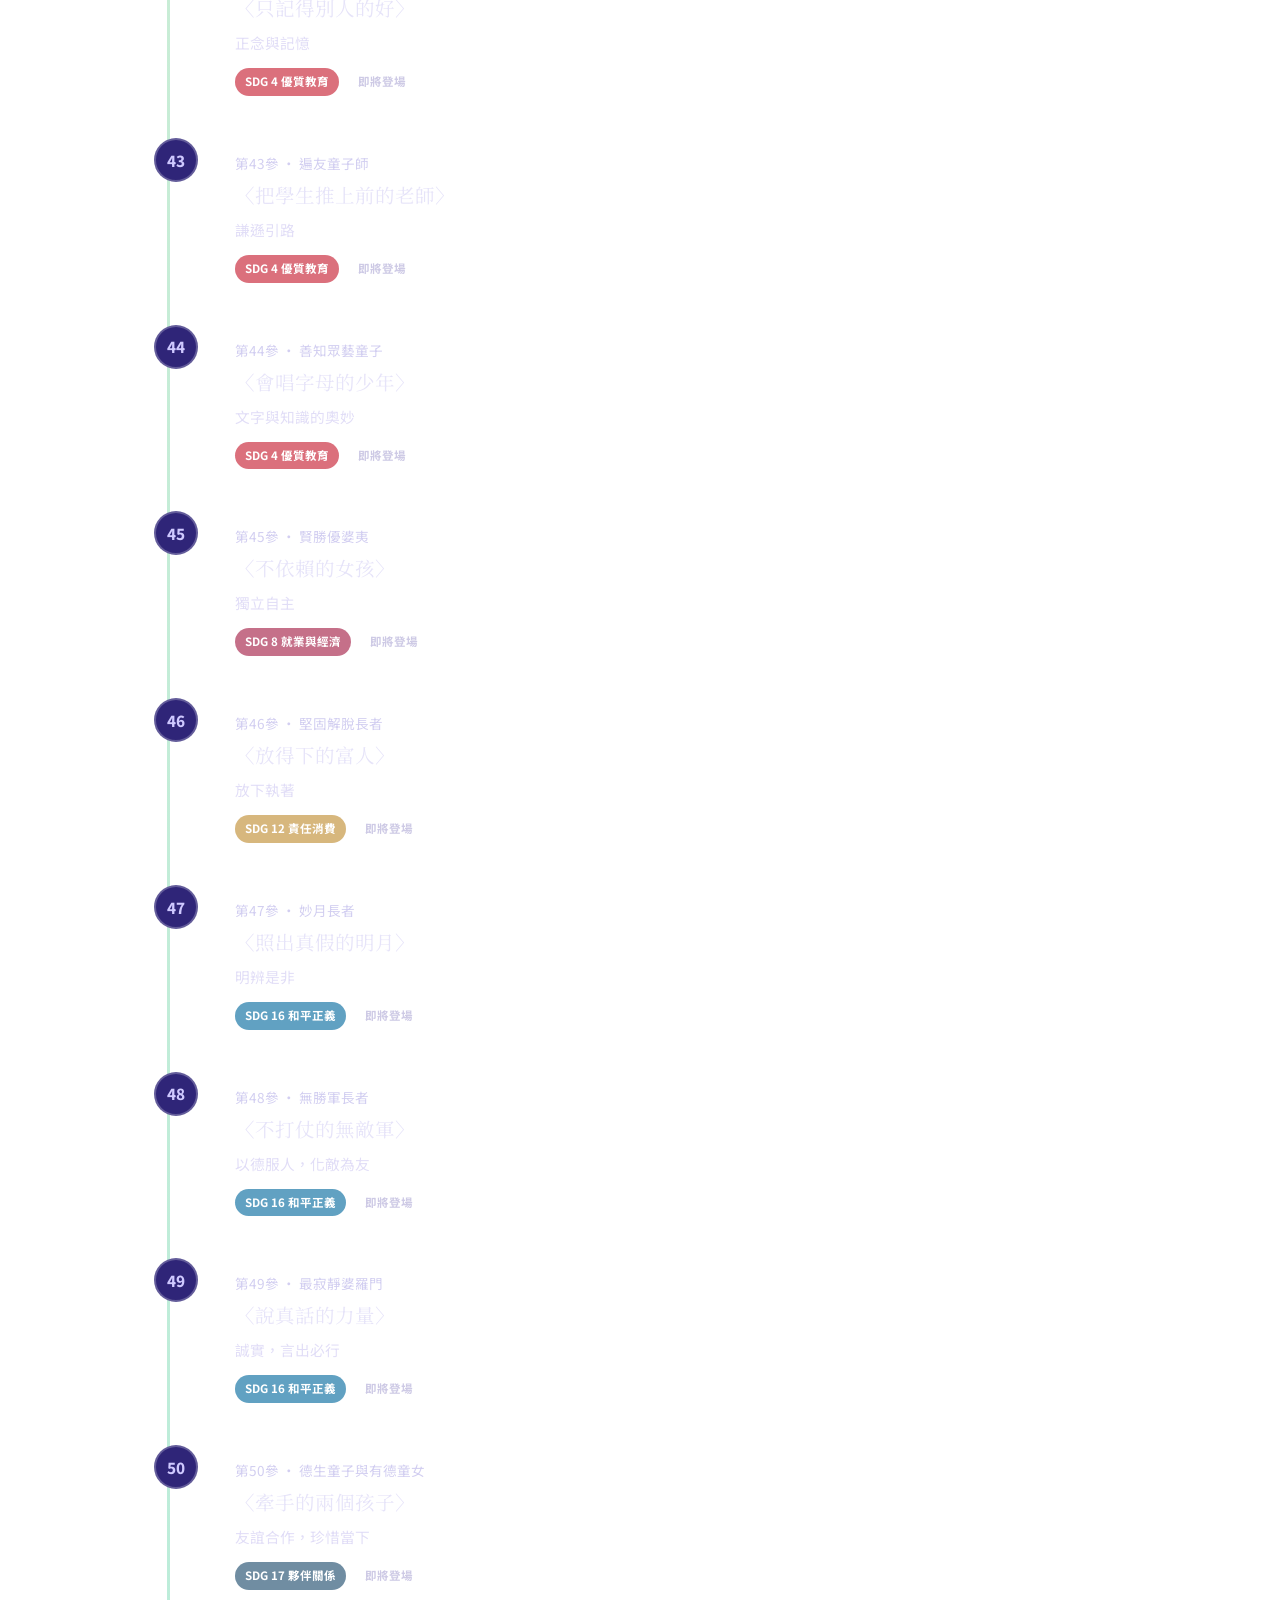
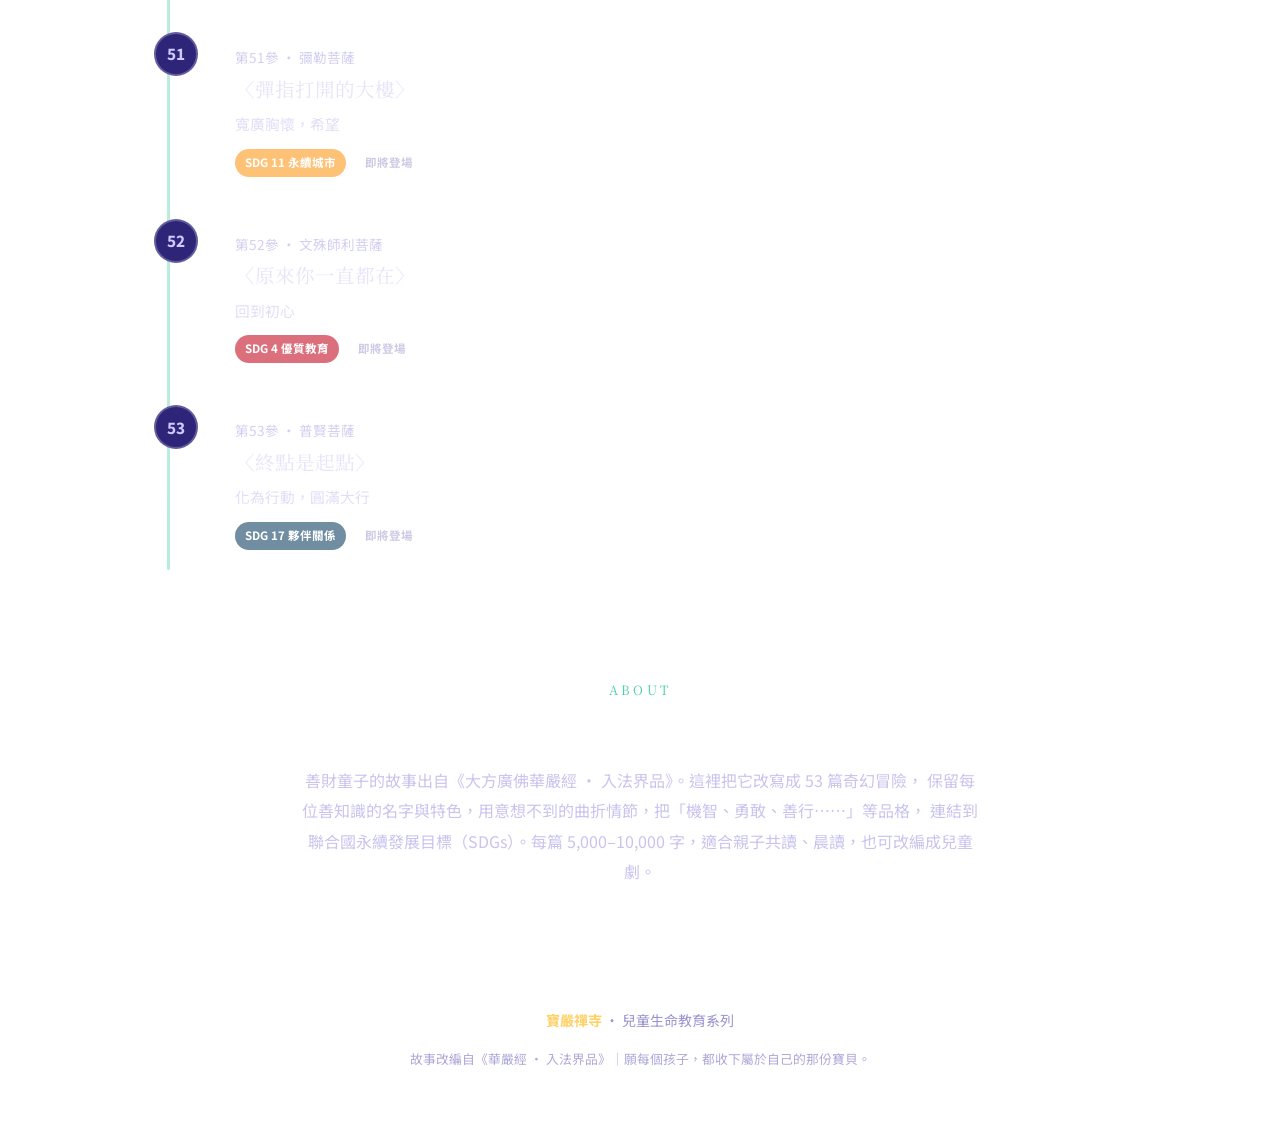
==== commit 440c7989: "新增第四參 彌伽長者〈說出和平的話〉 - stories/04.html：語言的力量（SDG16 和平正義）。凶話化黑刺蟲、真心話化白鴿；   一場城東城西的戰爭，竟從一句「謝謝」被傳歪成「小偷」開始" ====
--- a/index.html
+++ b/index.html
@@ -62,7 +62,7 @@
     <!-- 旅程地圖 -->
     <section class="block" id="journey-section">
       <h2 class="section-title"><span class="zh-sub">THE JOURNEY ‧ 53 STOPS</span>向南的旅程地圖</h2>
-      <p class="section-lead">從妙峰山到普賢菩薩，53 站、53 個不重覆的人生道理，完整涵括宇宙人生。<br /><strong id="progress" style="color:var(--jade)">已上架 3 / 53 篇</strong></p>
+      <p class="section-lead">從妙峰山到普賢菩薩，53 站、53 個不重覆的人生道理，完整涵括宇宙人生。<br /><strong id="progress" style="color:var(--jade)">已上架 4 / 53 篇</strong></p>
       <div class="journey" id="journey"><!-- 由 app.js 依 catalog.js 產生 --></div>
     </section>
 
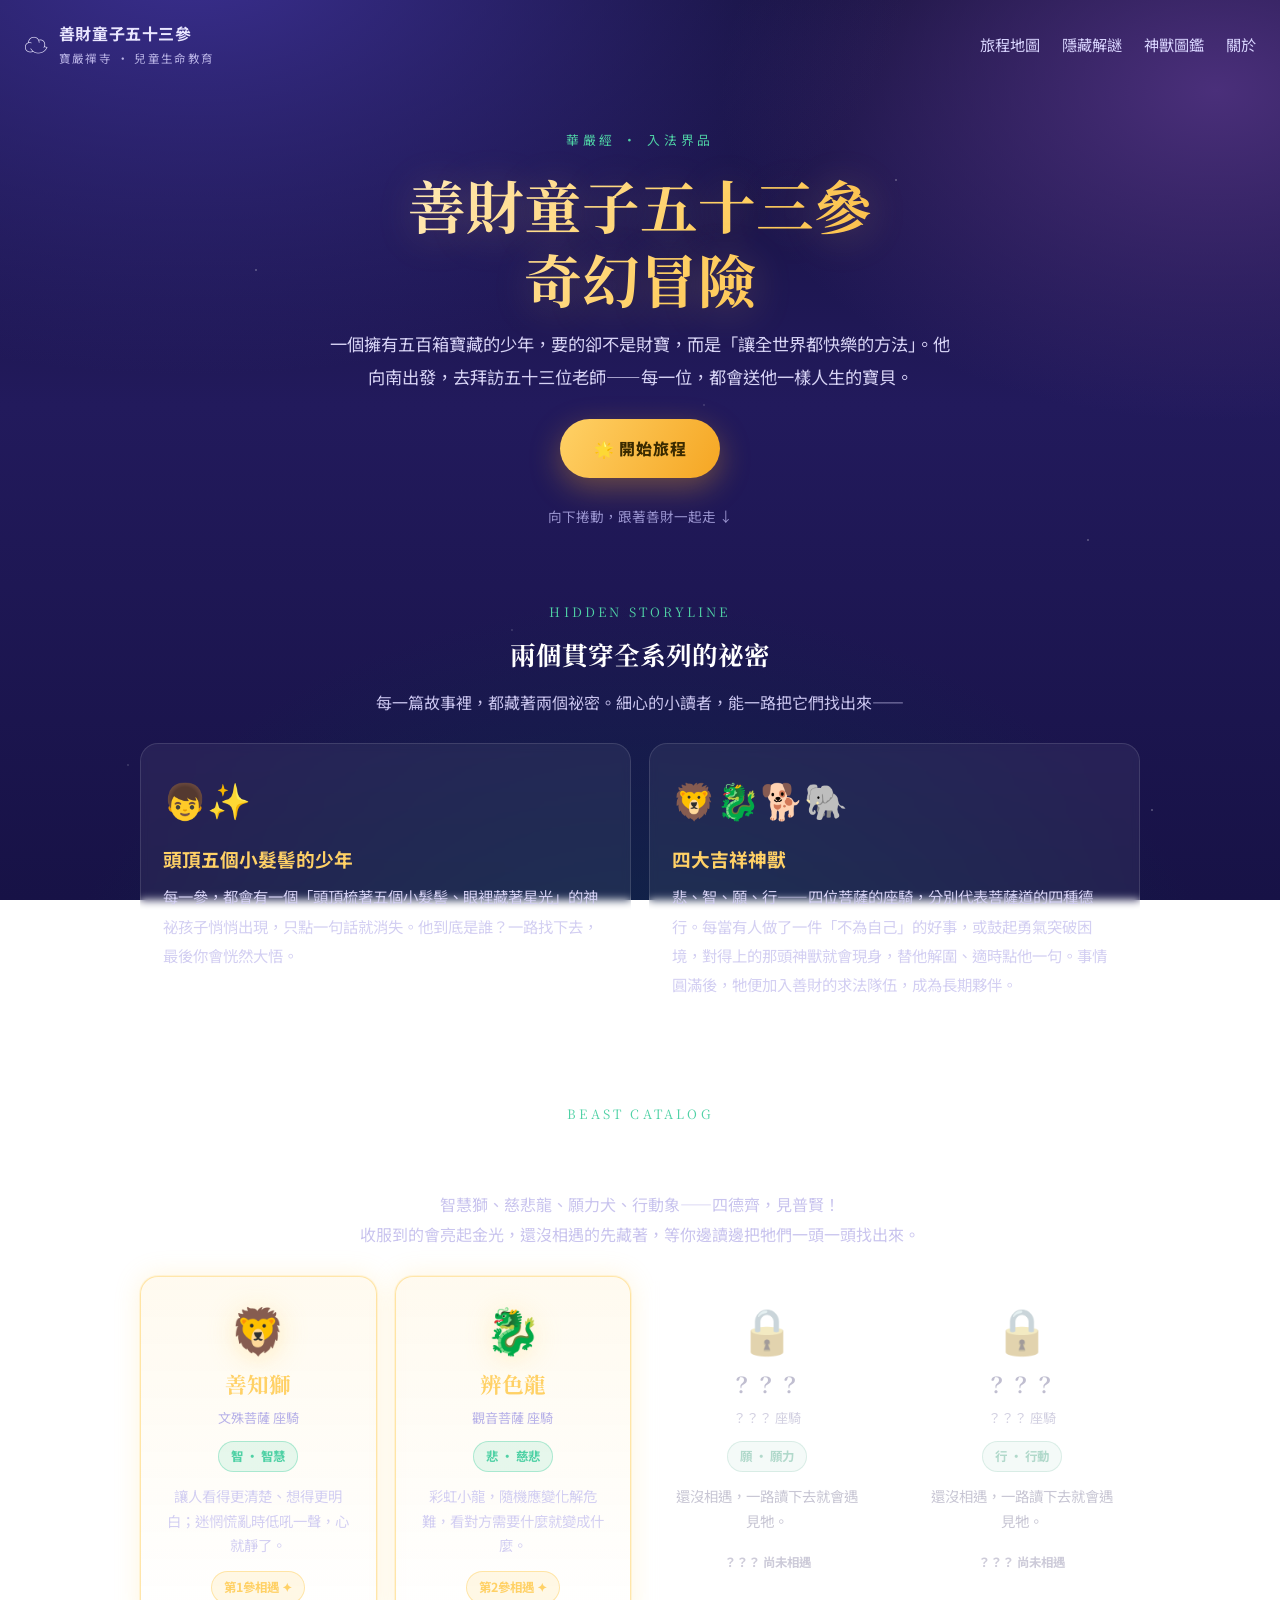
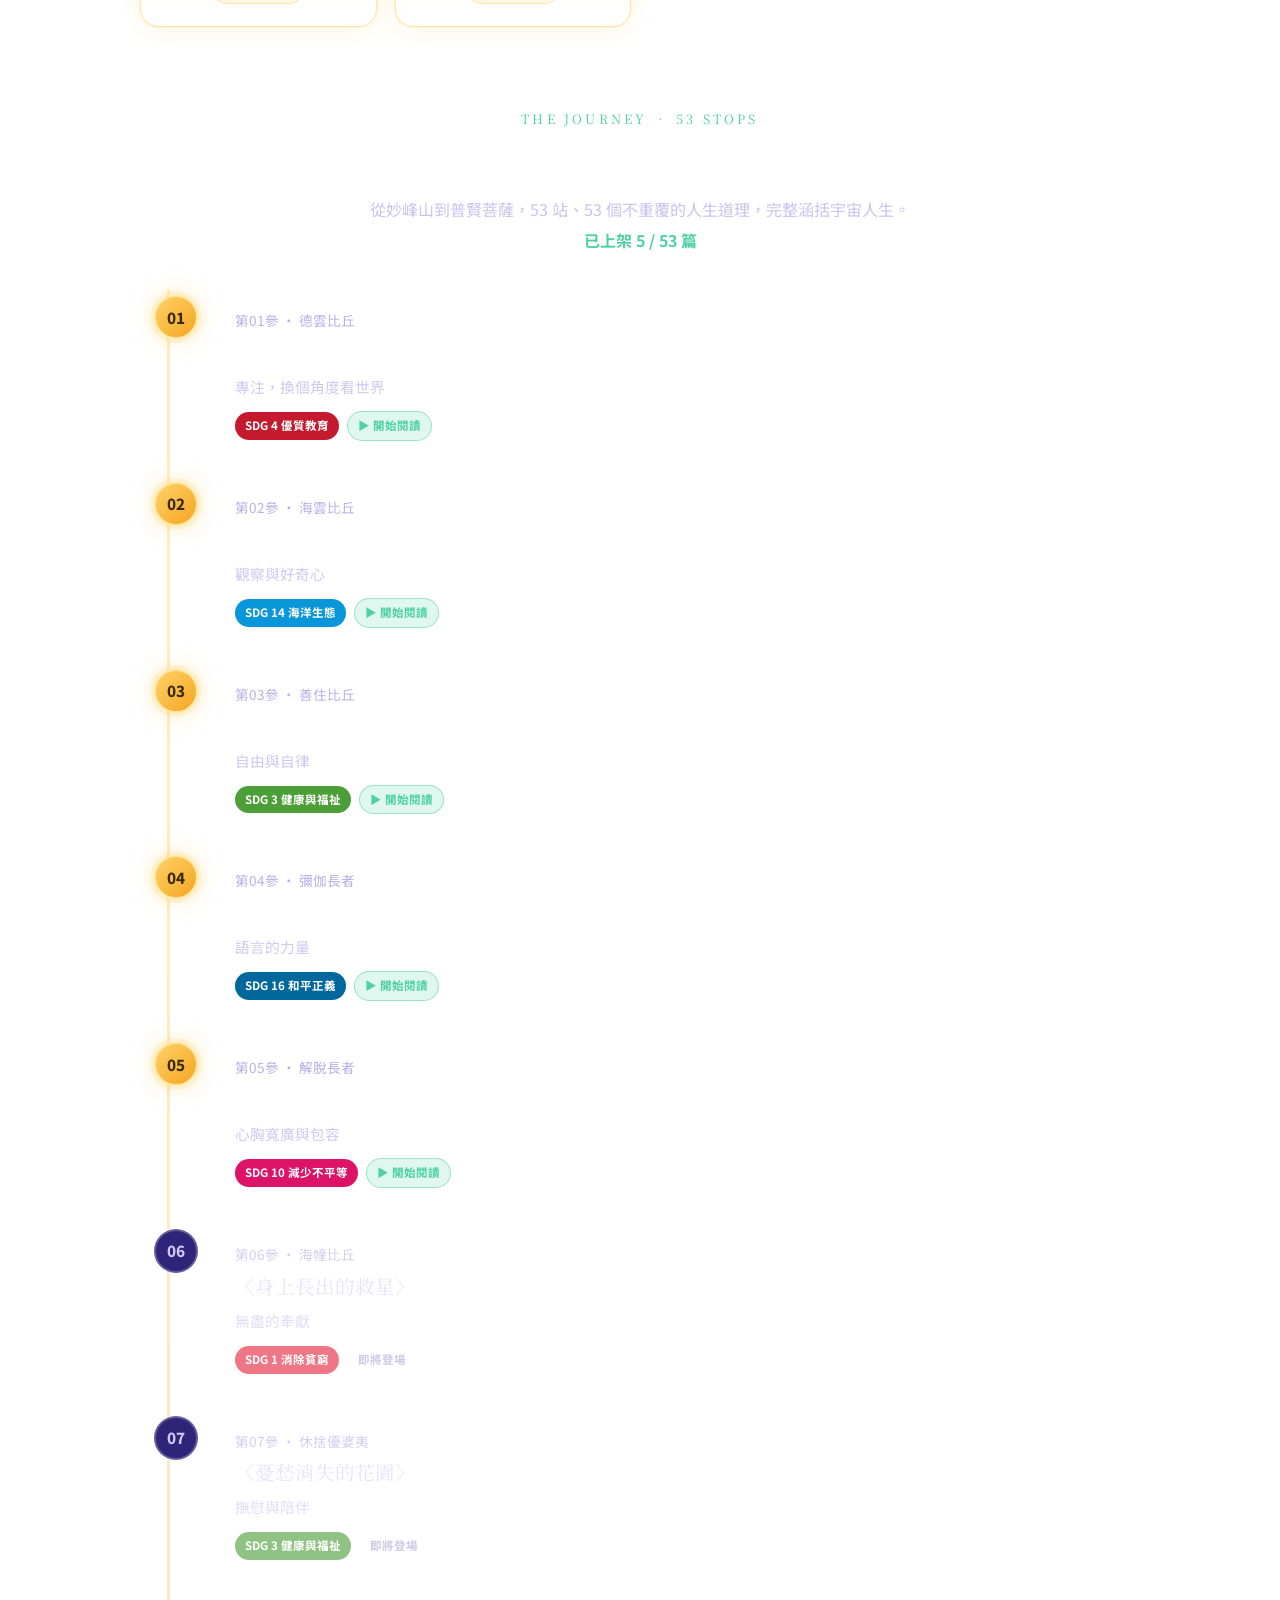
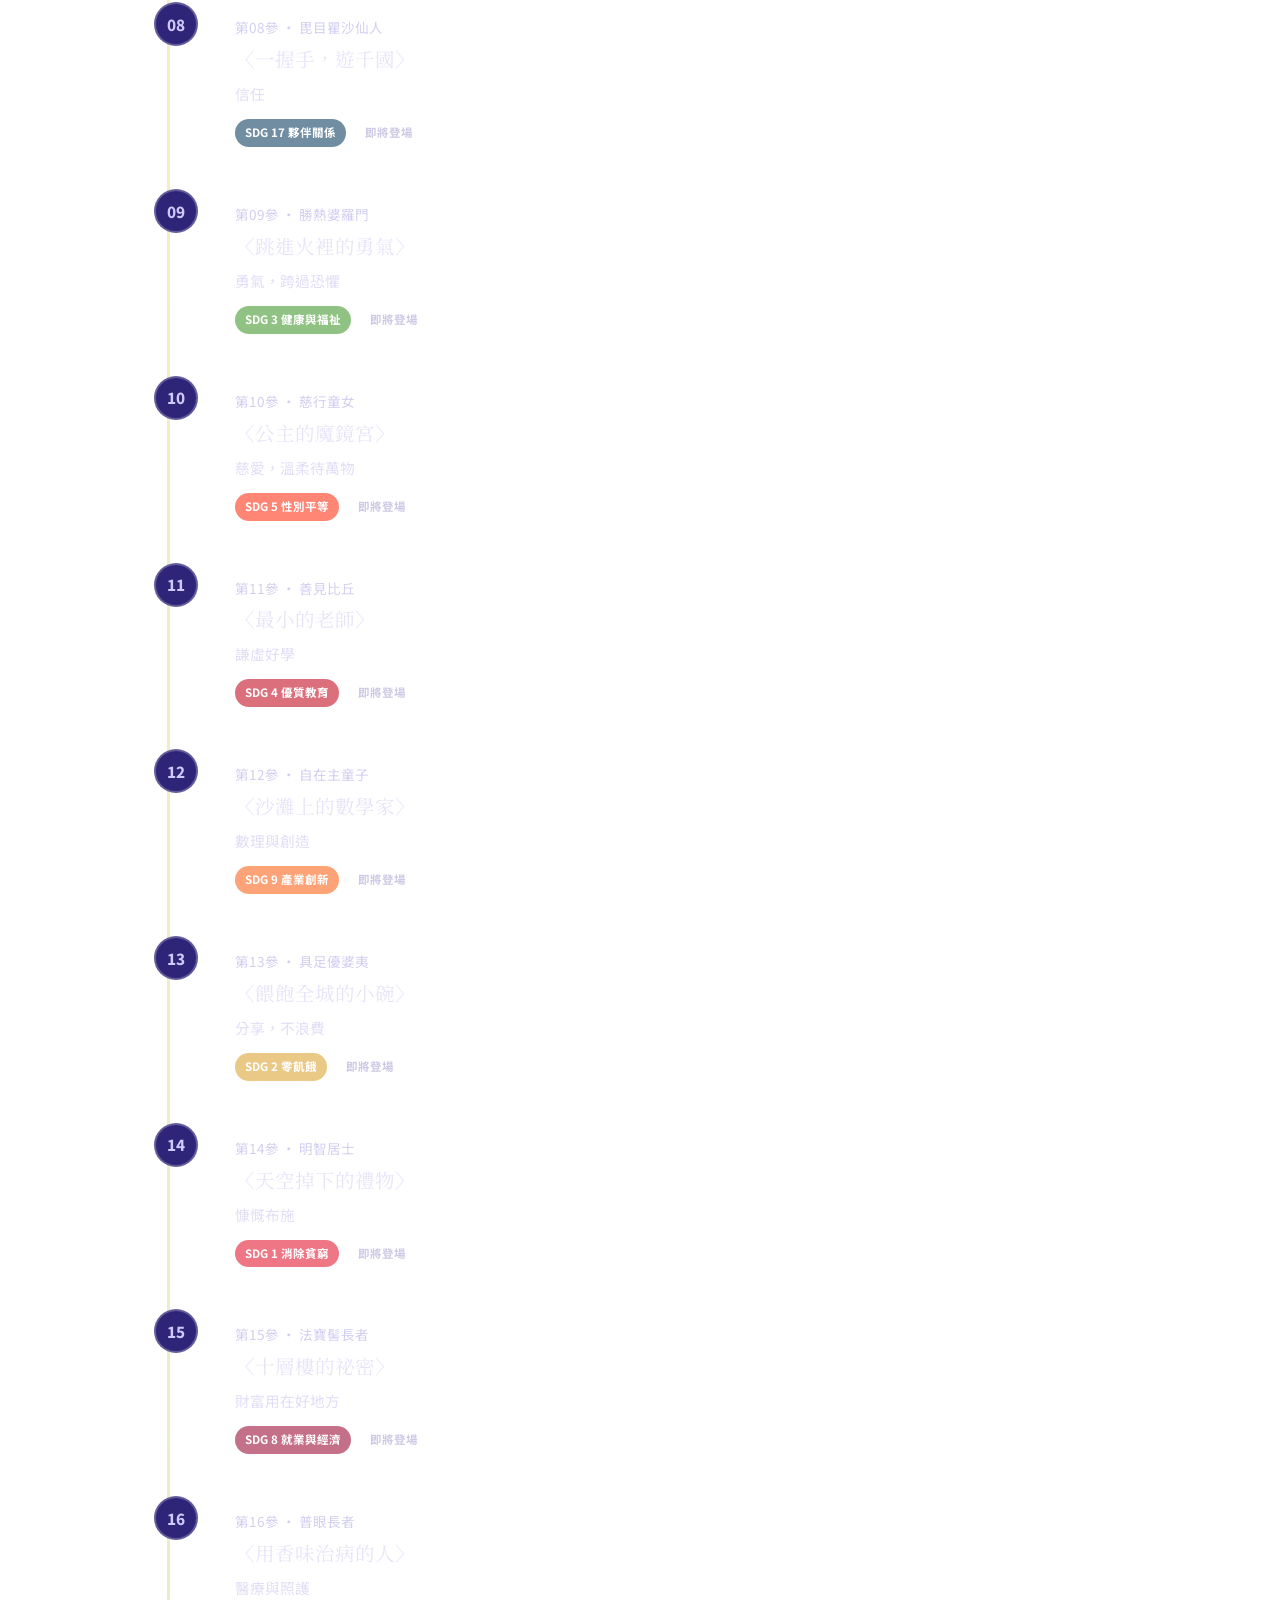
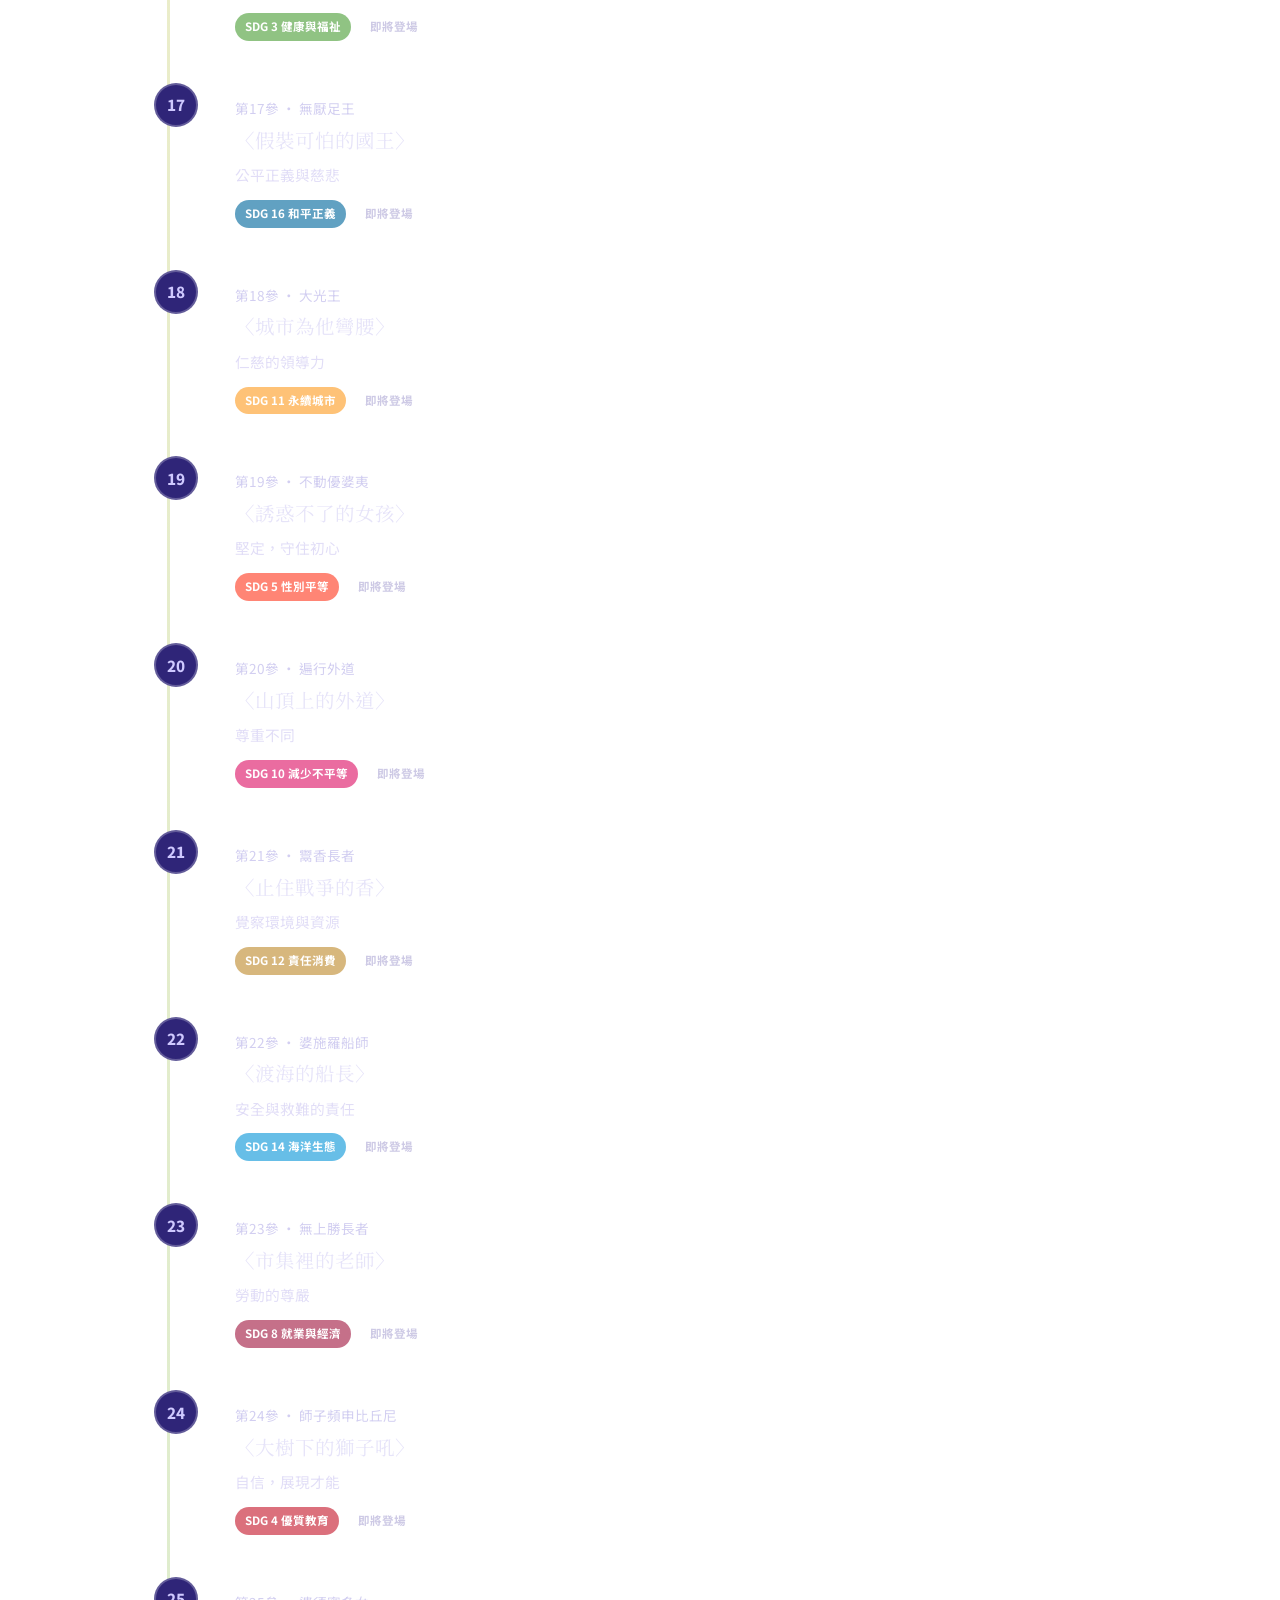
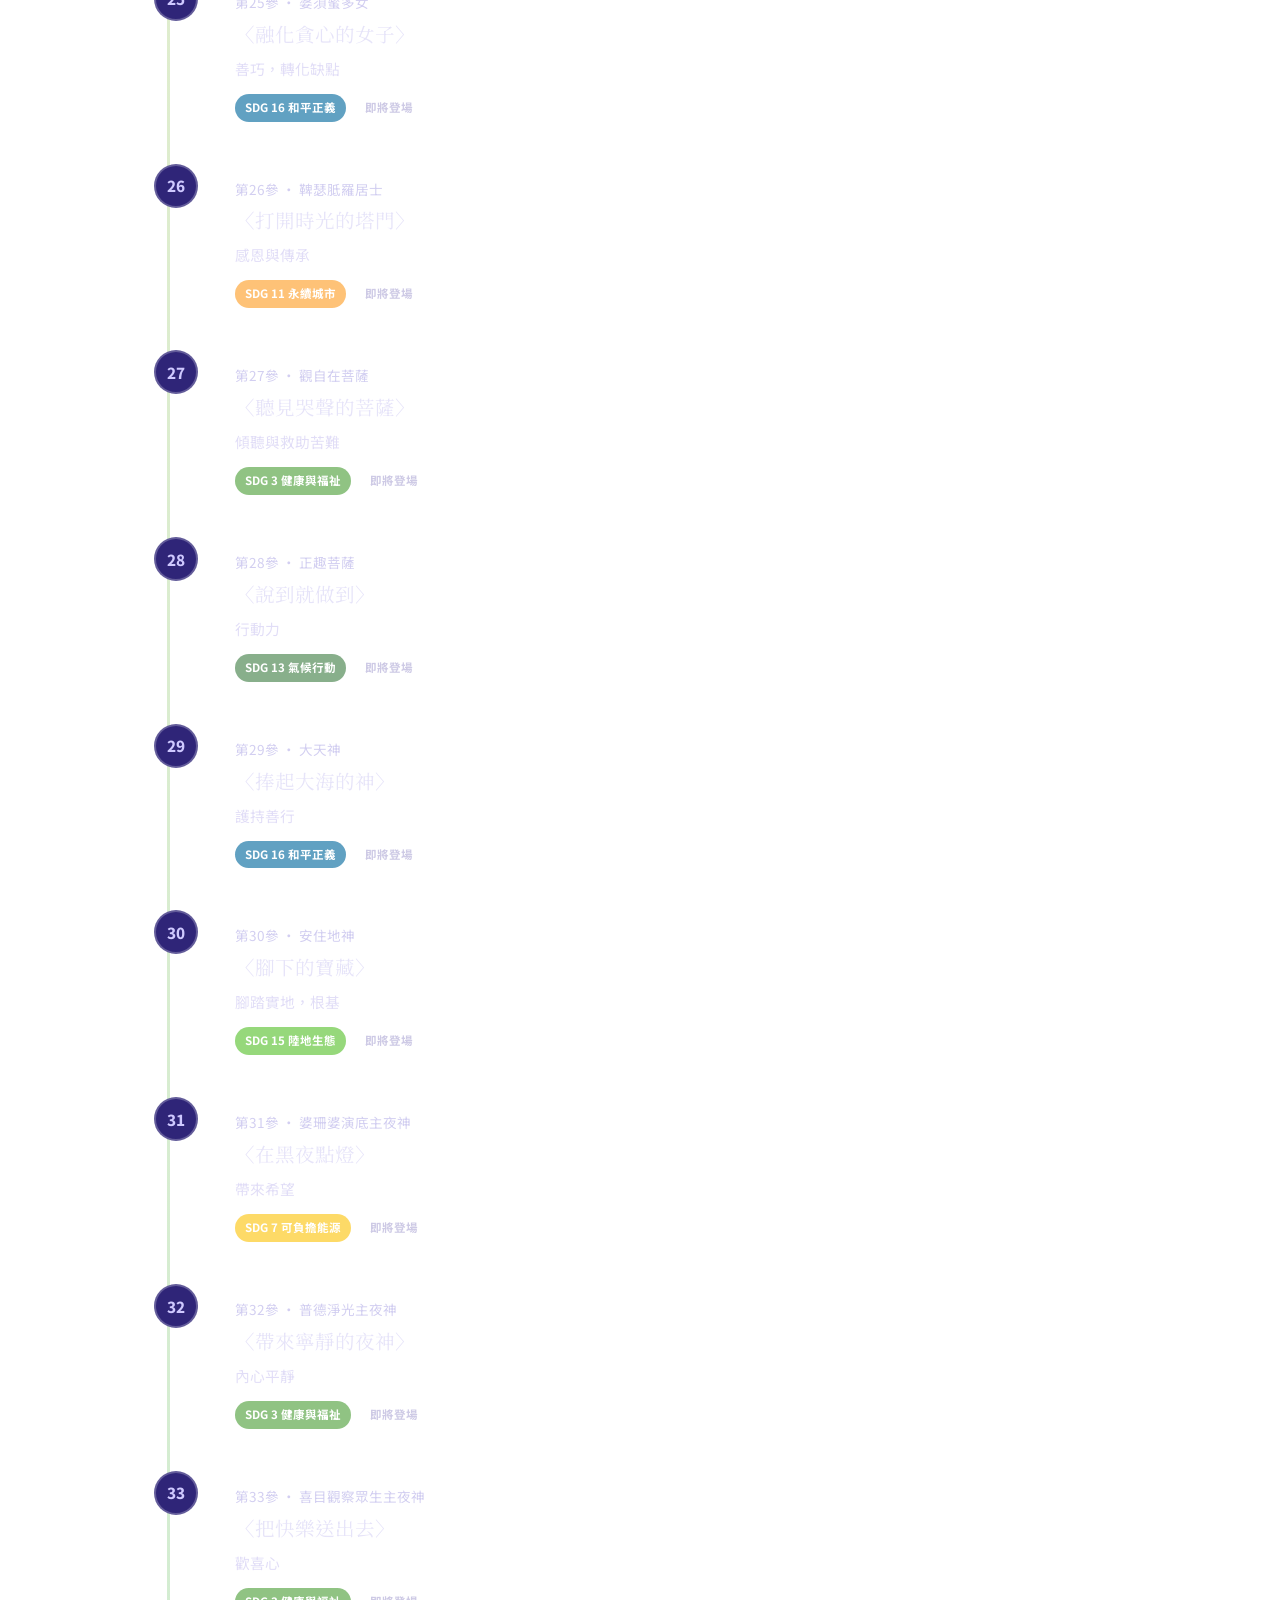
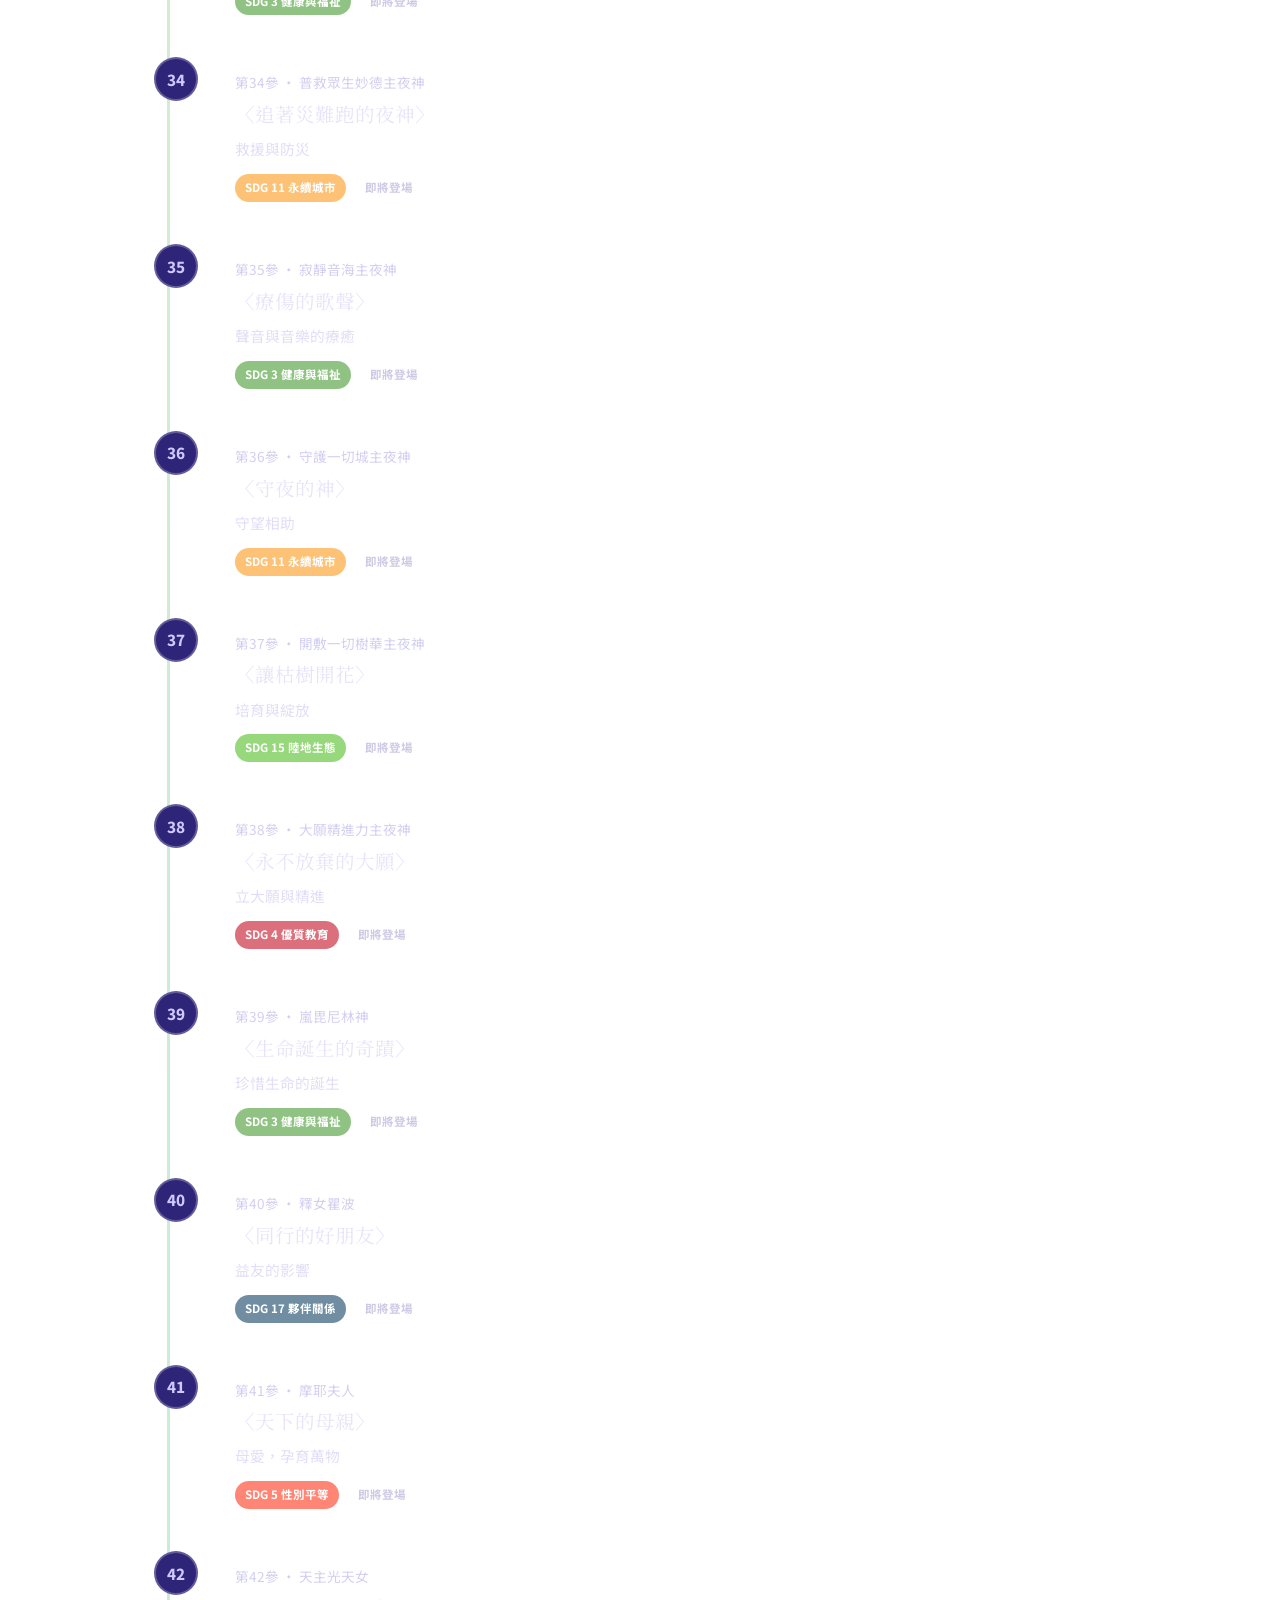
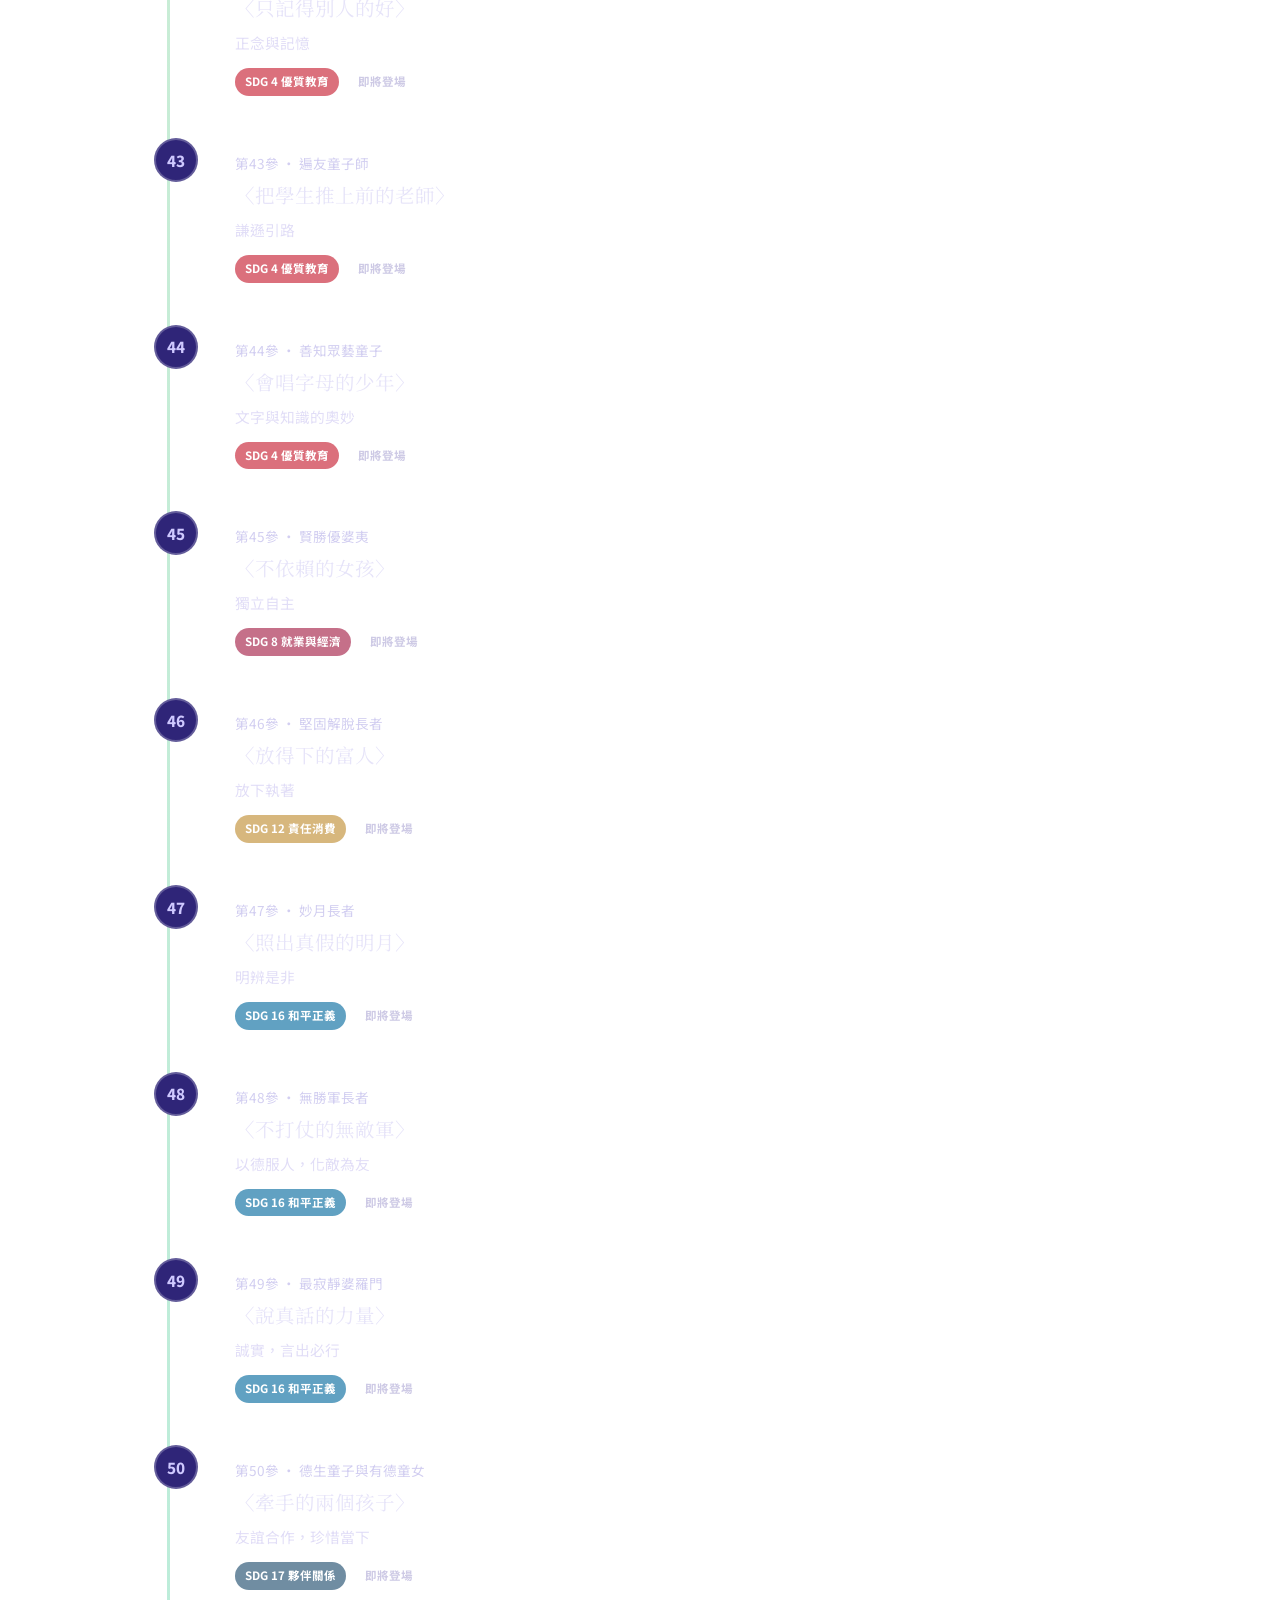
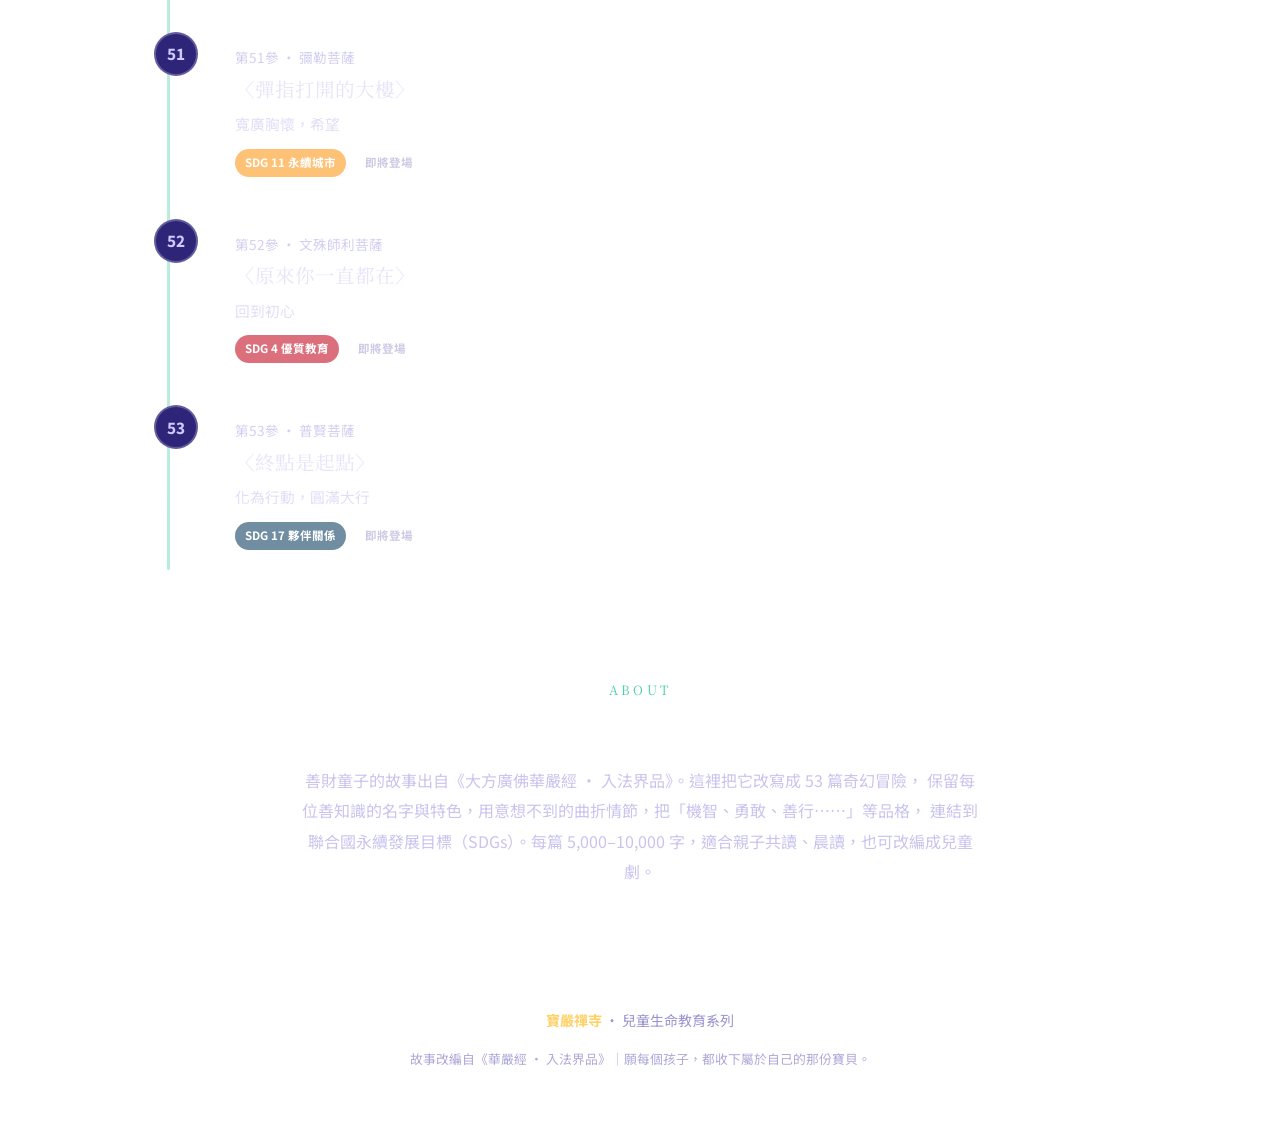
==== commit bd37edd9: "新增第五參 解脫長者〈胸中的宇宙〉 - stories/05.html：心胸寬廣與包容（SDG10 減少不平等）。一座「牆裡有牆」的城，   人們只肯跟一模一樣的人在一起；解脫長者打開胸中宇宙，示現千" ====
--- a/index.html
+++ b/index.html
@@ -62,7 +62,7 @@
     <!-- 旅程地圖 -->
     <section class="block" id="journey-section">
       <h2 class="section-title"><span class="zh-sub">THE JOURNEY ‧ 53 STOPS</span>向南的旅程地圖</h2>
-      <p class="section-lead">從妙峰山到普賢菩薩，53 站、53 個不重覆的人生道理，完整涵括宇宙人生。<br /><strong id="progress" style="color:var(--jade)">已上架 4 / 53 篇</strong></p>
+      <p class="section-lead">從妙峰山到普賢菩薩，53 站、53 個不重覆的人生道理，完整涵括宇宙人生。<br /><strong id="progress" style="color:var(--jade)">已上架 5 / 53 篇</strong></p>
       <div class="journey" id="journey"><!-- 由 app.js 依 catalog.js 產生 --></div>
     </section>
 
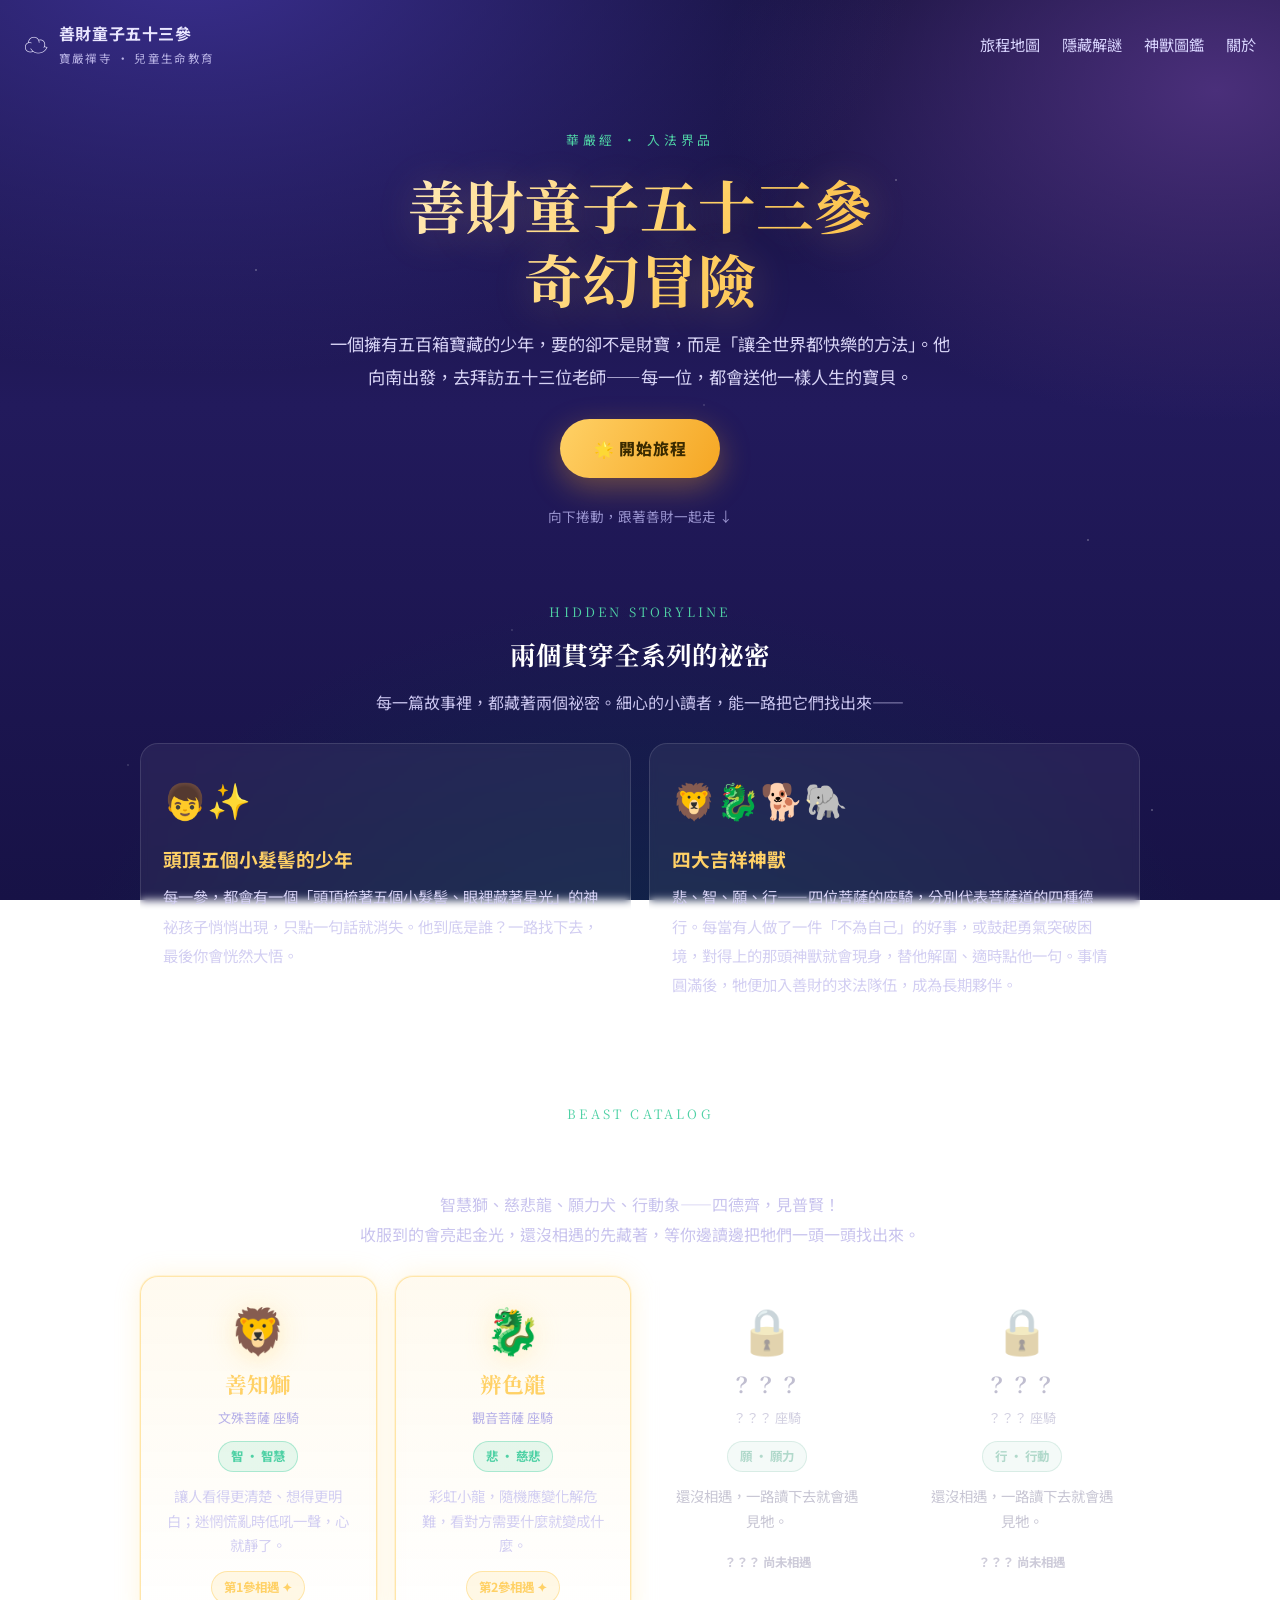
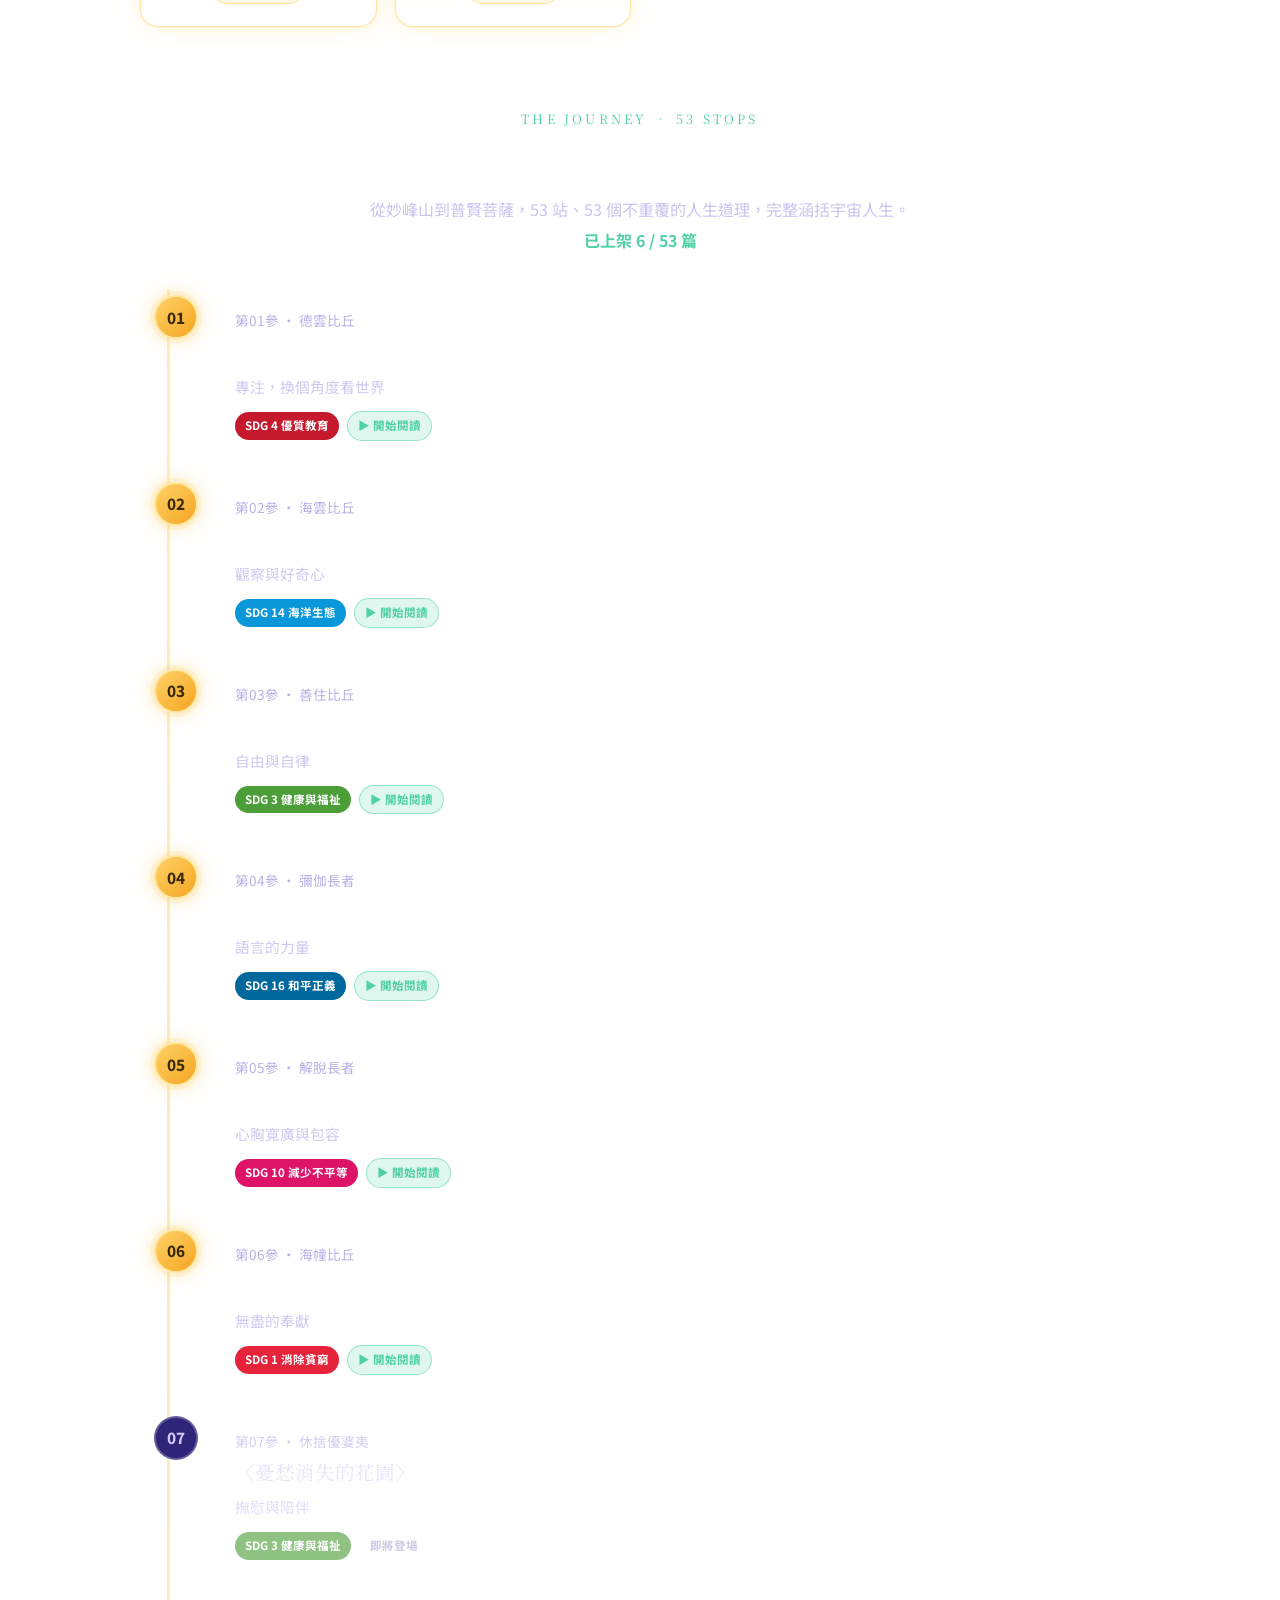
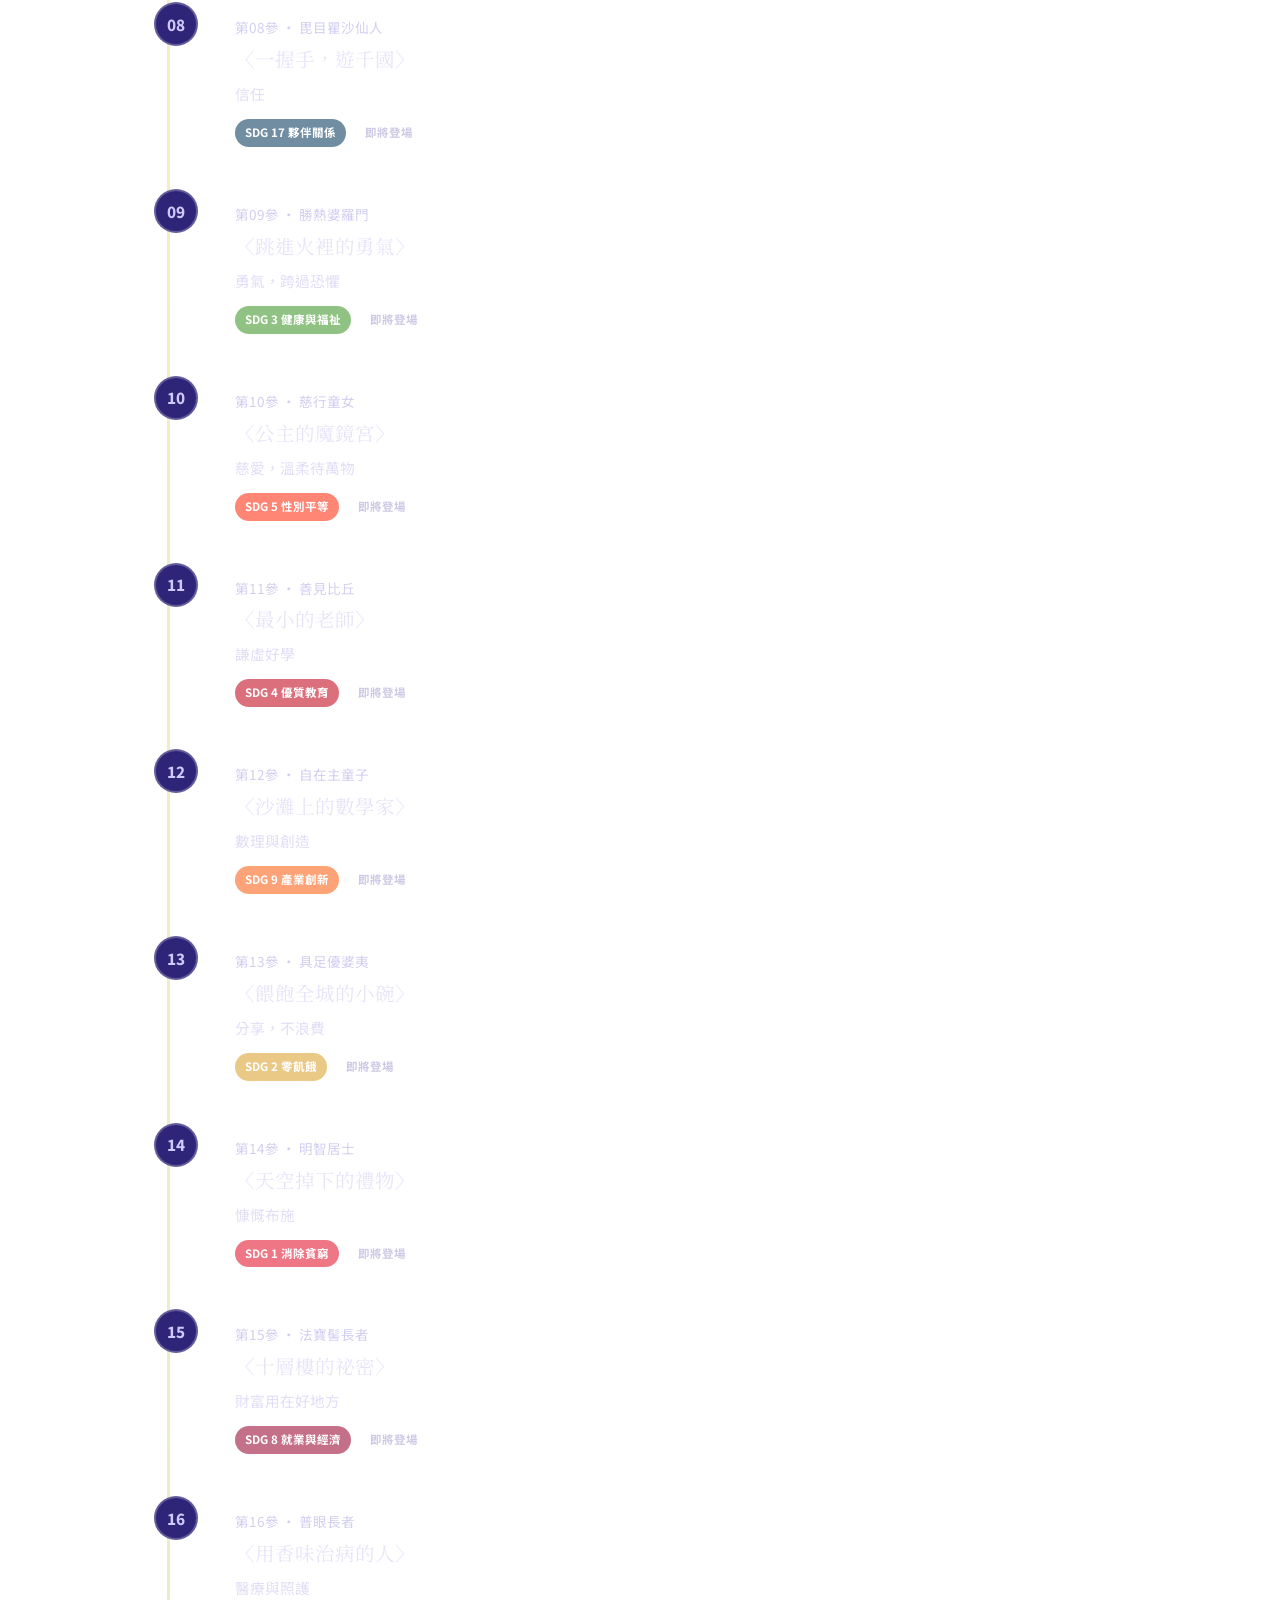
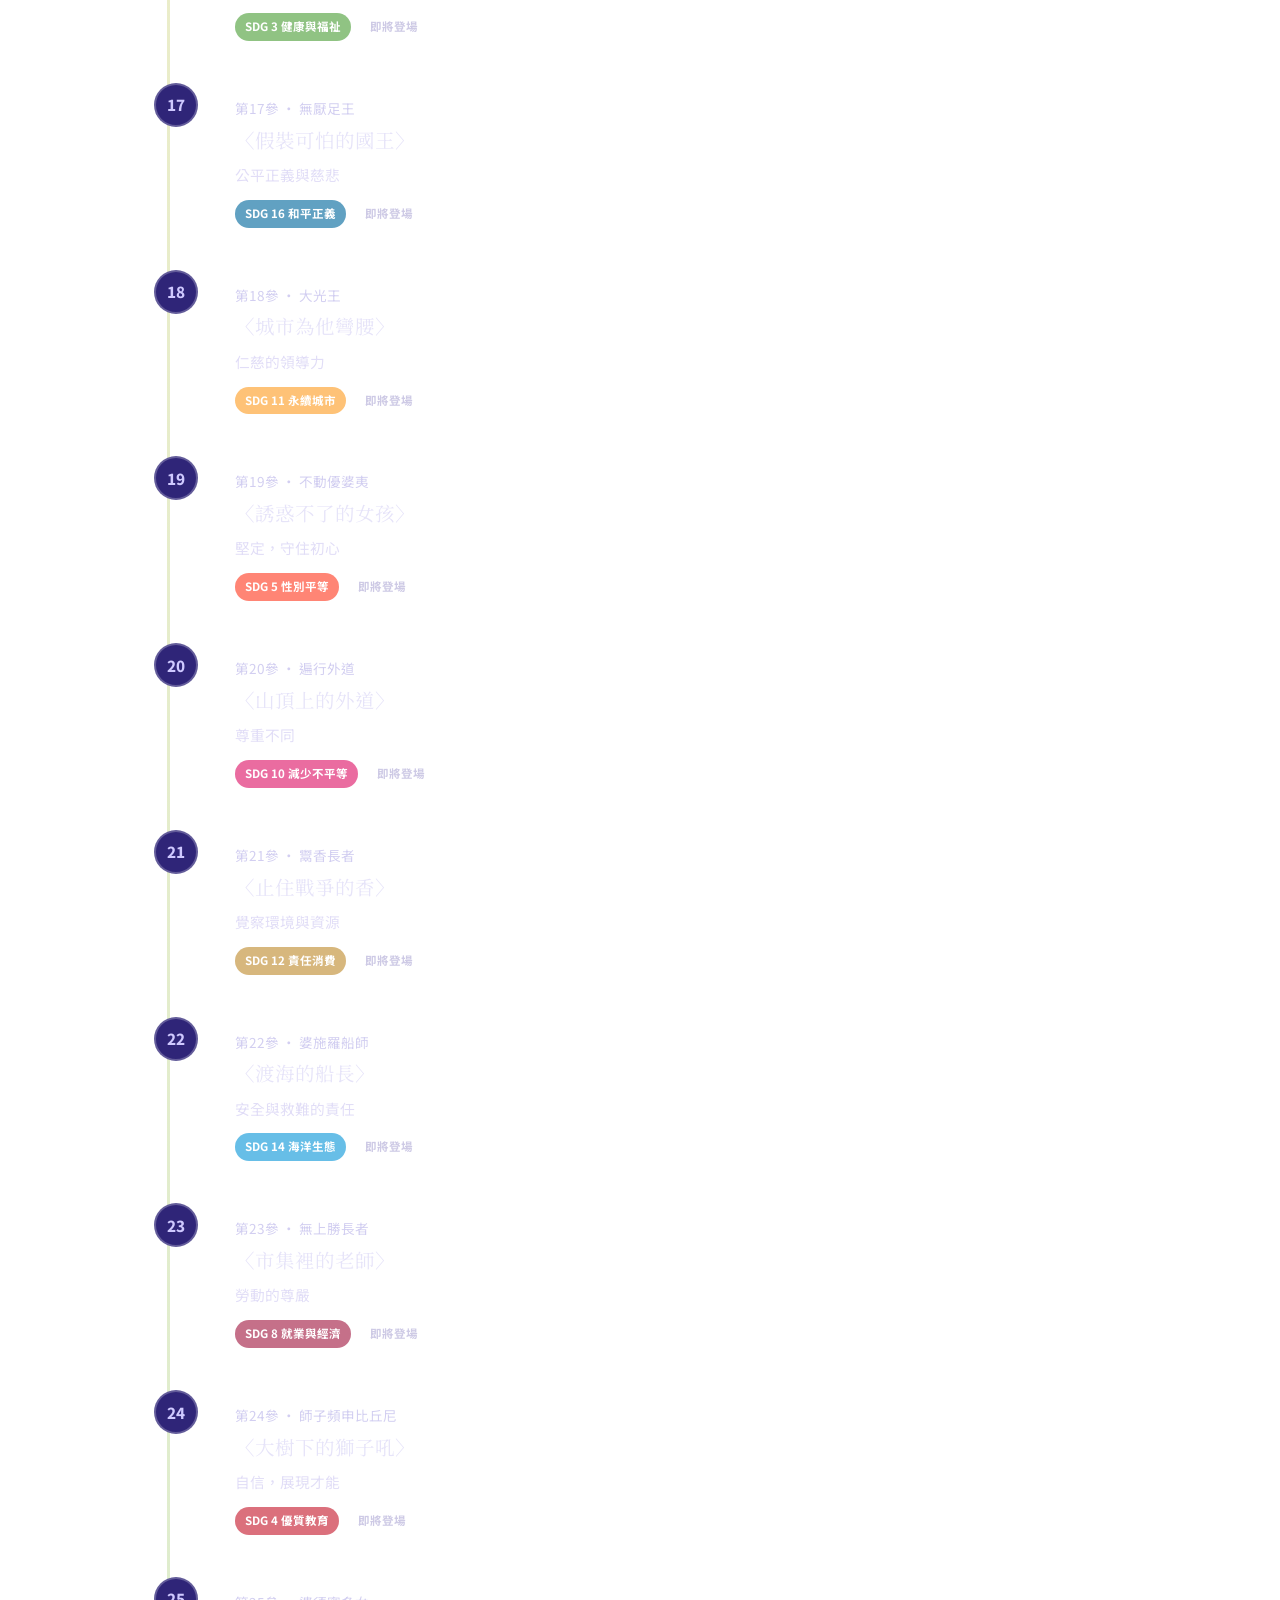
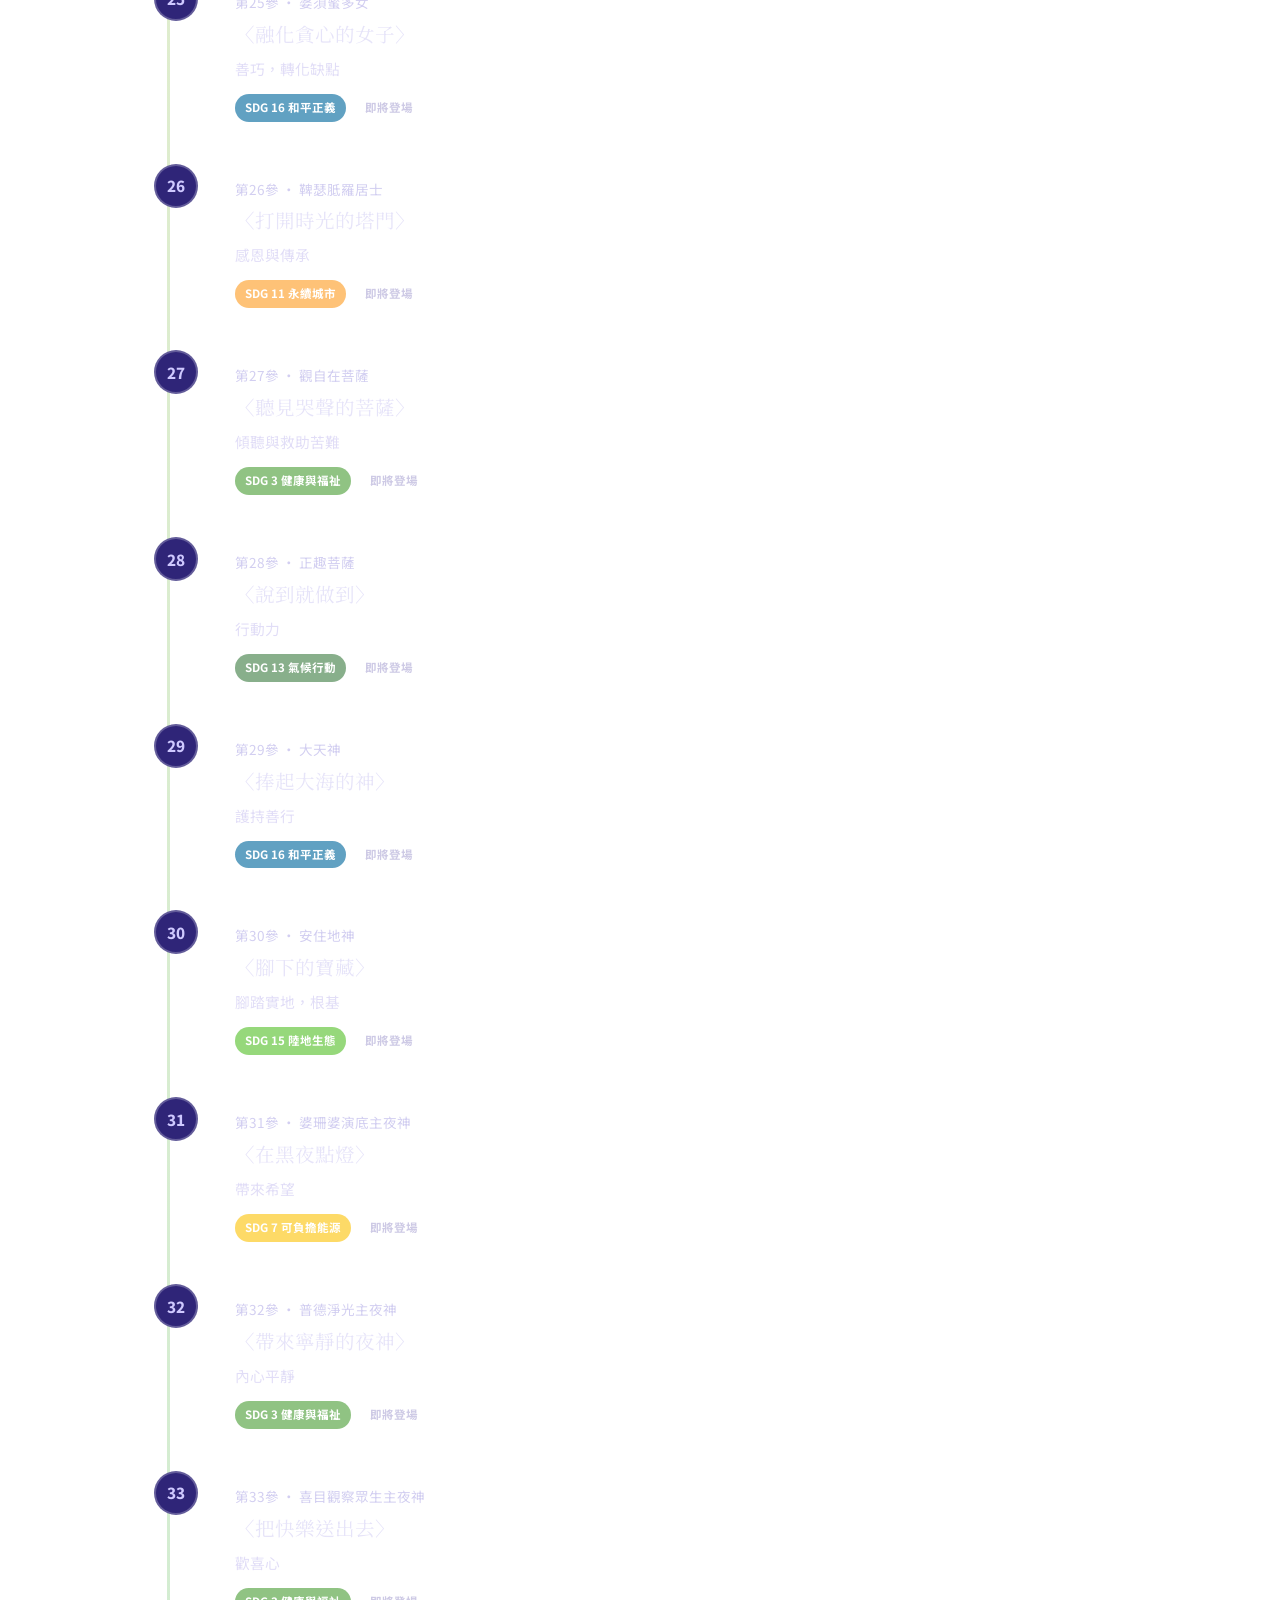
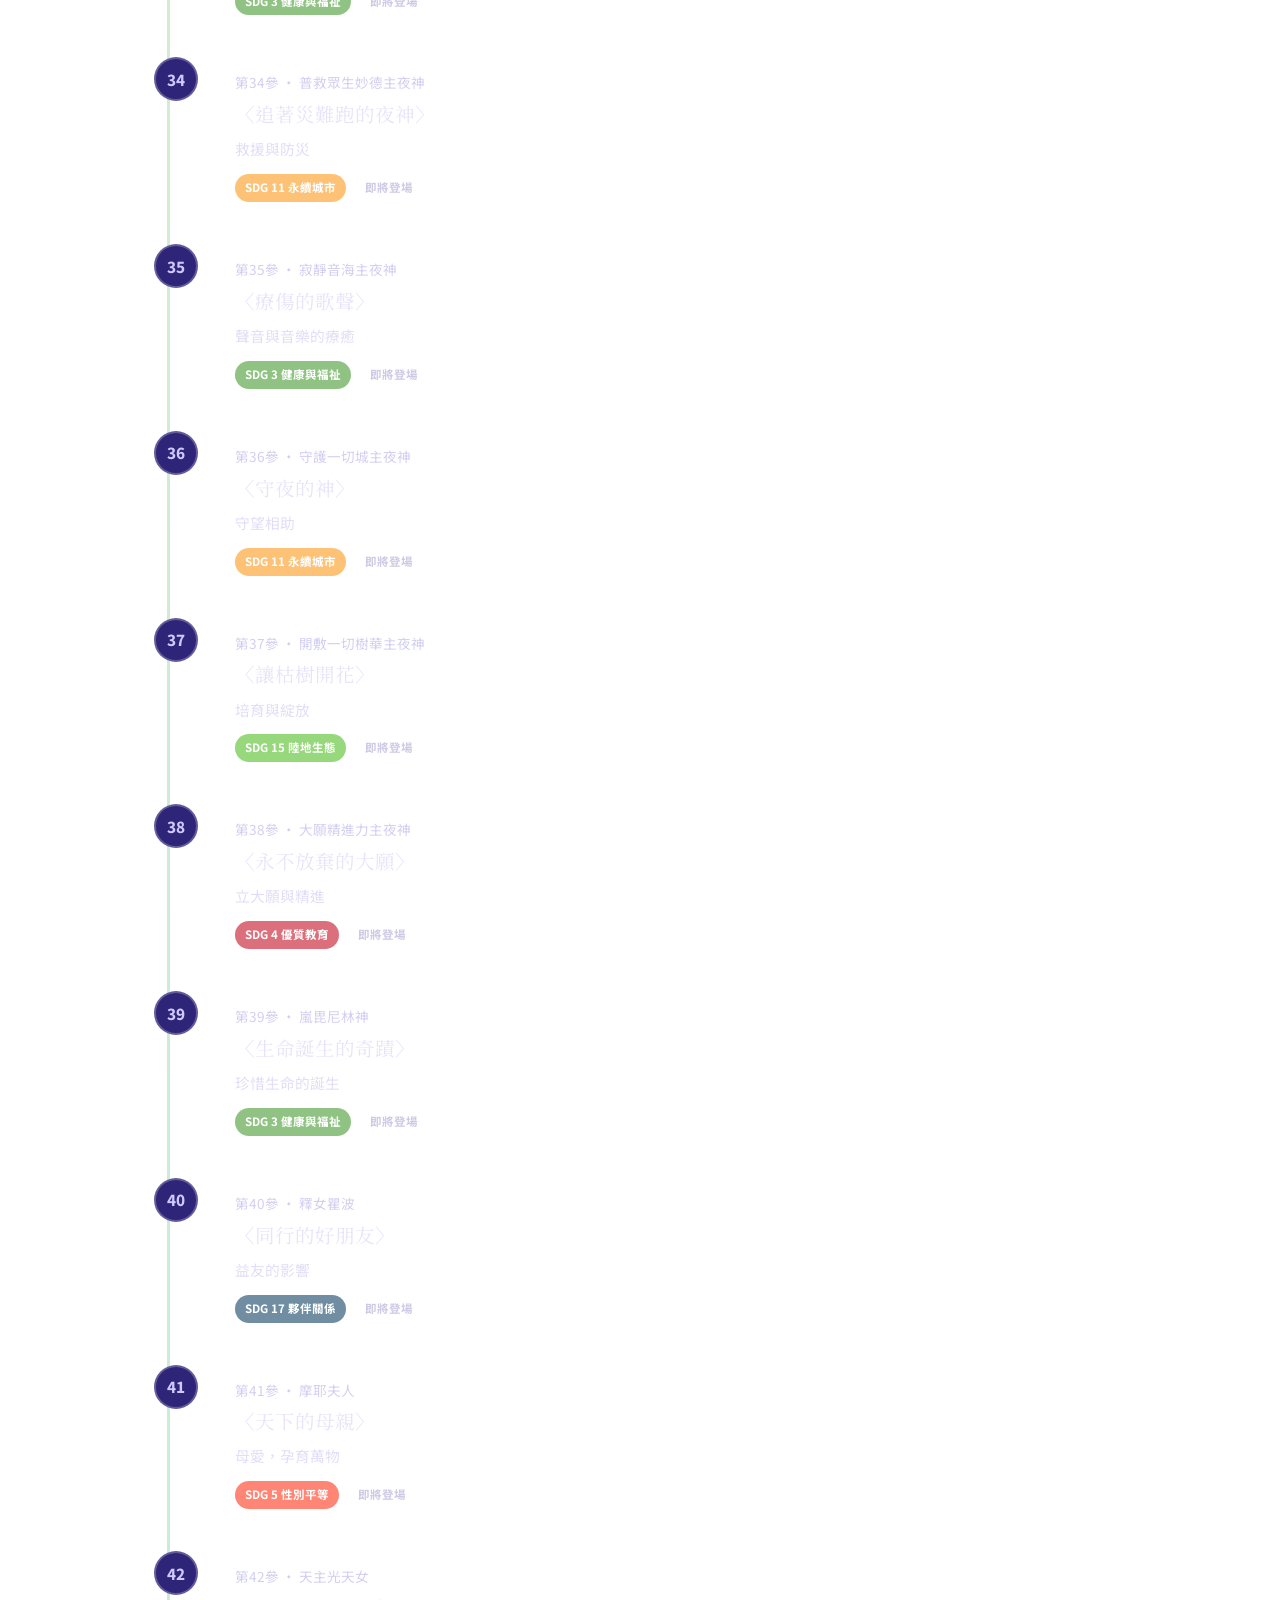
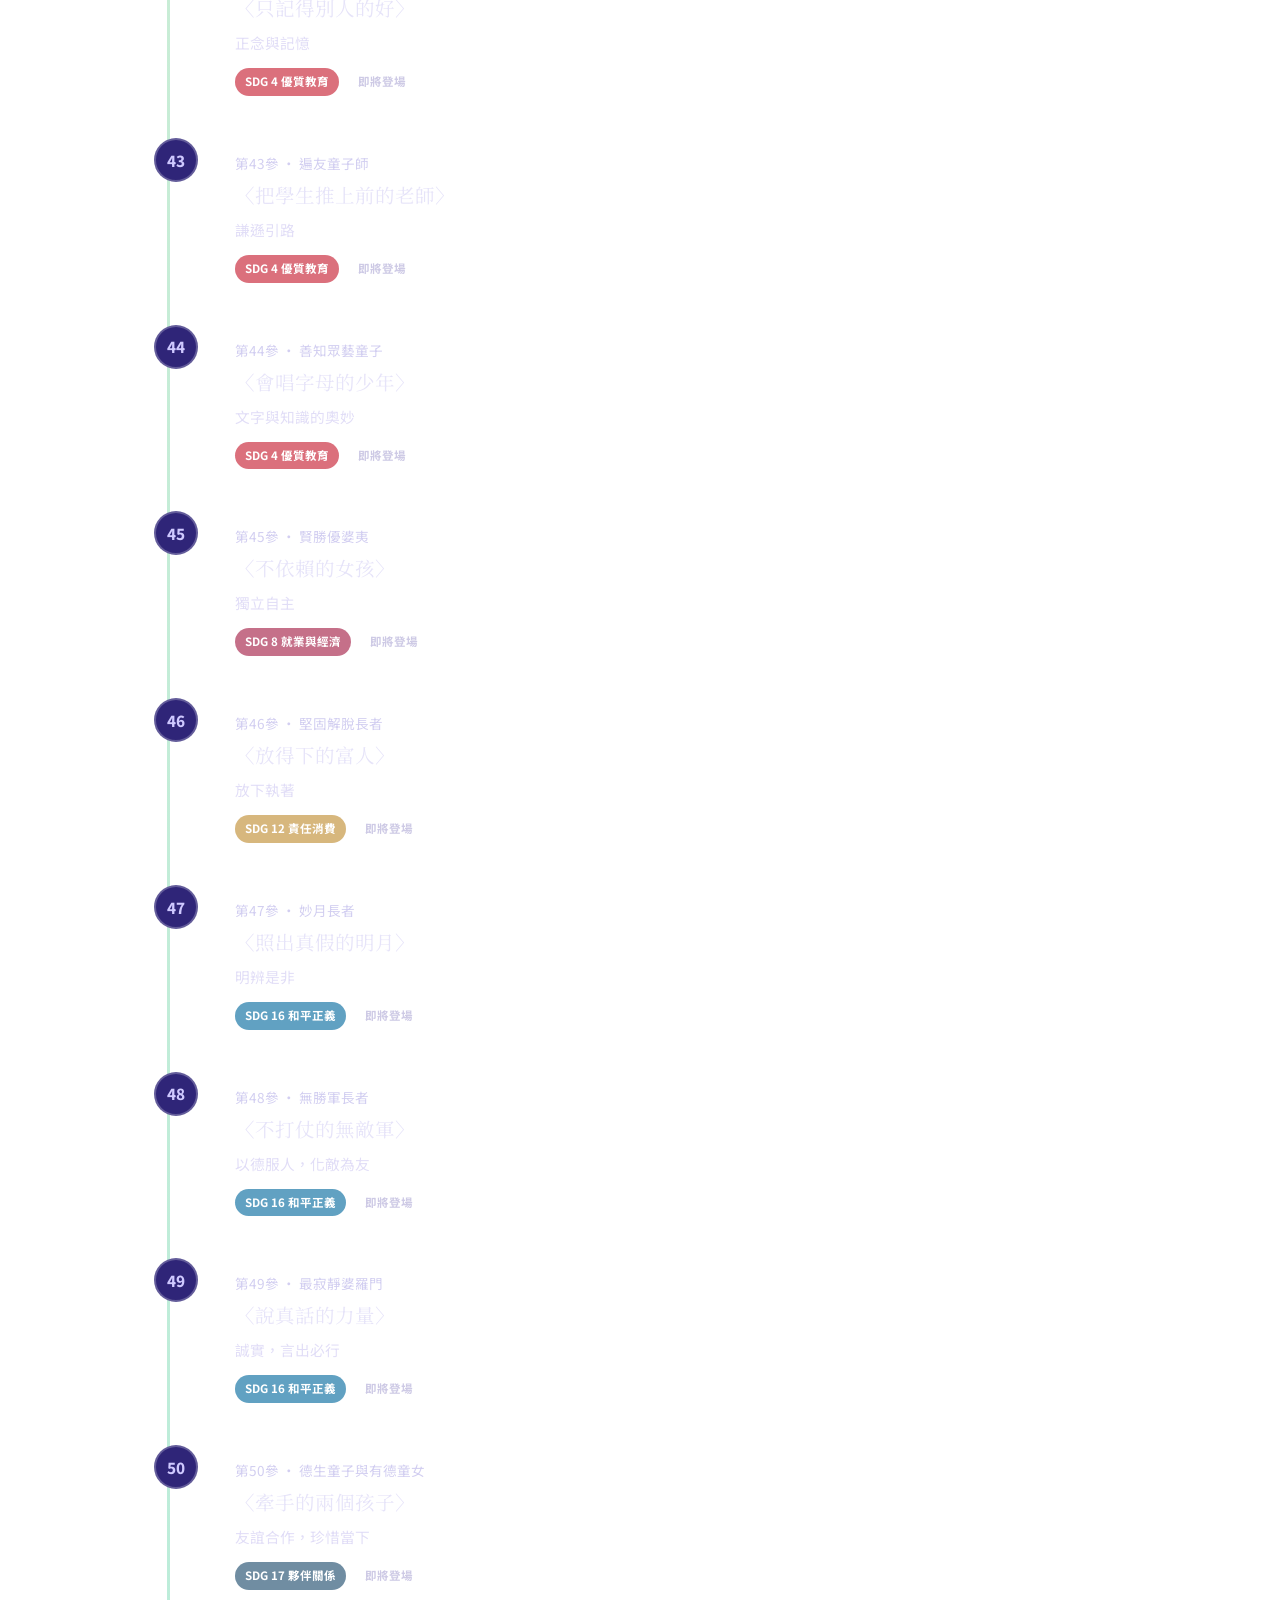
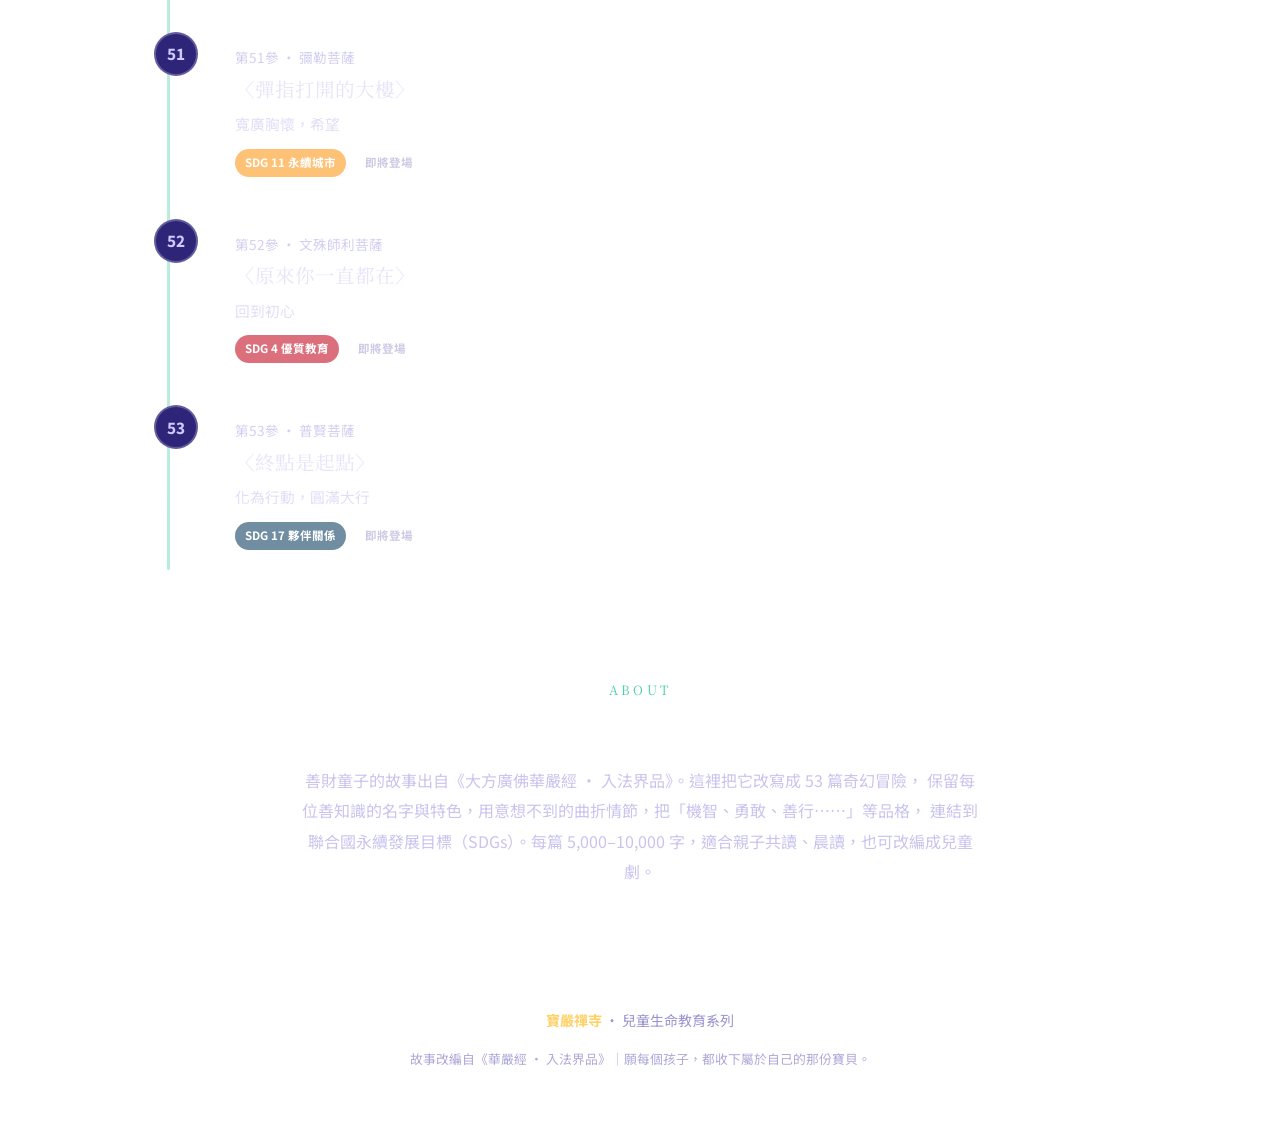
==== commit 253586a4: "新增第六參 海幢比丘〈身上長出的救星〉 - stories/06.html：無盡的奉獻（SDG1 消除貧窮）。旱災窮地有「看不見的恩人」，   原來是被罵沒用的海幢比丘入定不動、卻從腳底手中毛孔源源長" ====
--- a/index.html
+++ b/index.html
@@ -62,7 +62,7 @@
     <!-- 旅程地圖 -->
     <section class="block" id="journey-section">
       <h2 class="section-title"><span class="zh-sub">THE JOURNEY ‧ 53 STOPS</span>向南的旅程地圖</h2>
-      <p class="section-lead">從妙峰山到普賢菩薩，53 站、53 個不重覆的人生道理，完整涵括宇宙人生。<br /><strong id="progress" style="color:var(--jade)">已上架 5 / 53 篇</strong></p>
+      <p class="section-lead">從妙峰山到普賢菩薩，53 站、53 個不重覆的人生道理，完整涵括宇宙人生。<br /><strong id="progress" style="color:var(--jade)">已上架 6 / 53 篇</strong></p>
       <div class="journey" id="journey"><!-- 由 app.js 依 catalog.js 產生 --></div>
     </section>
 
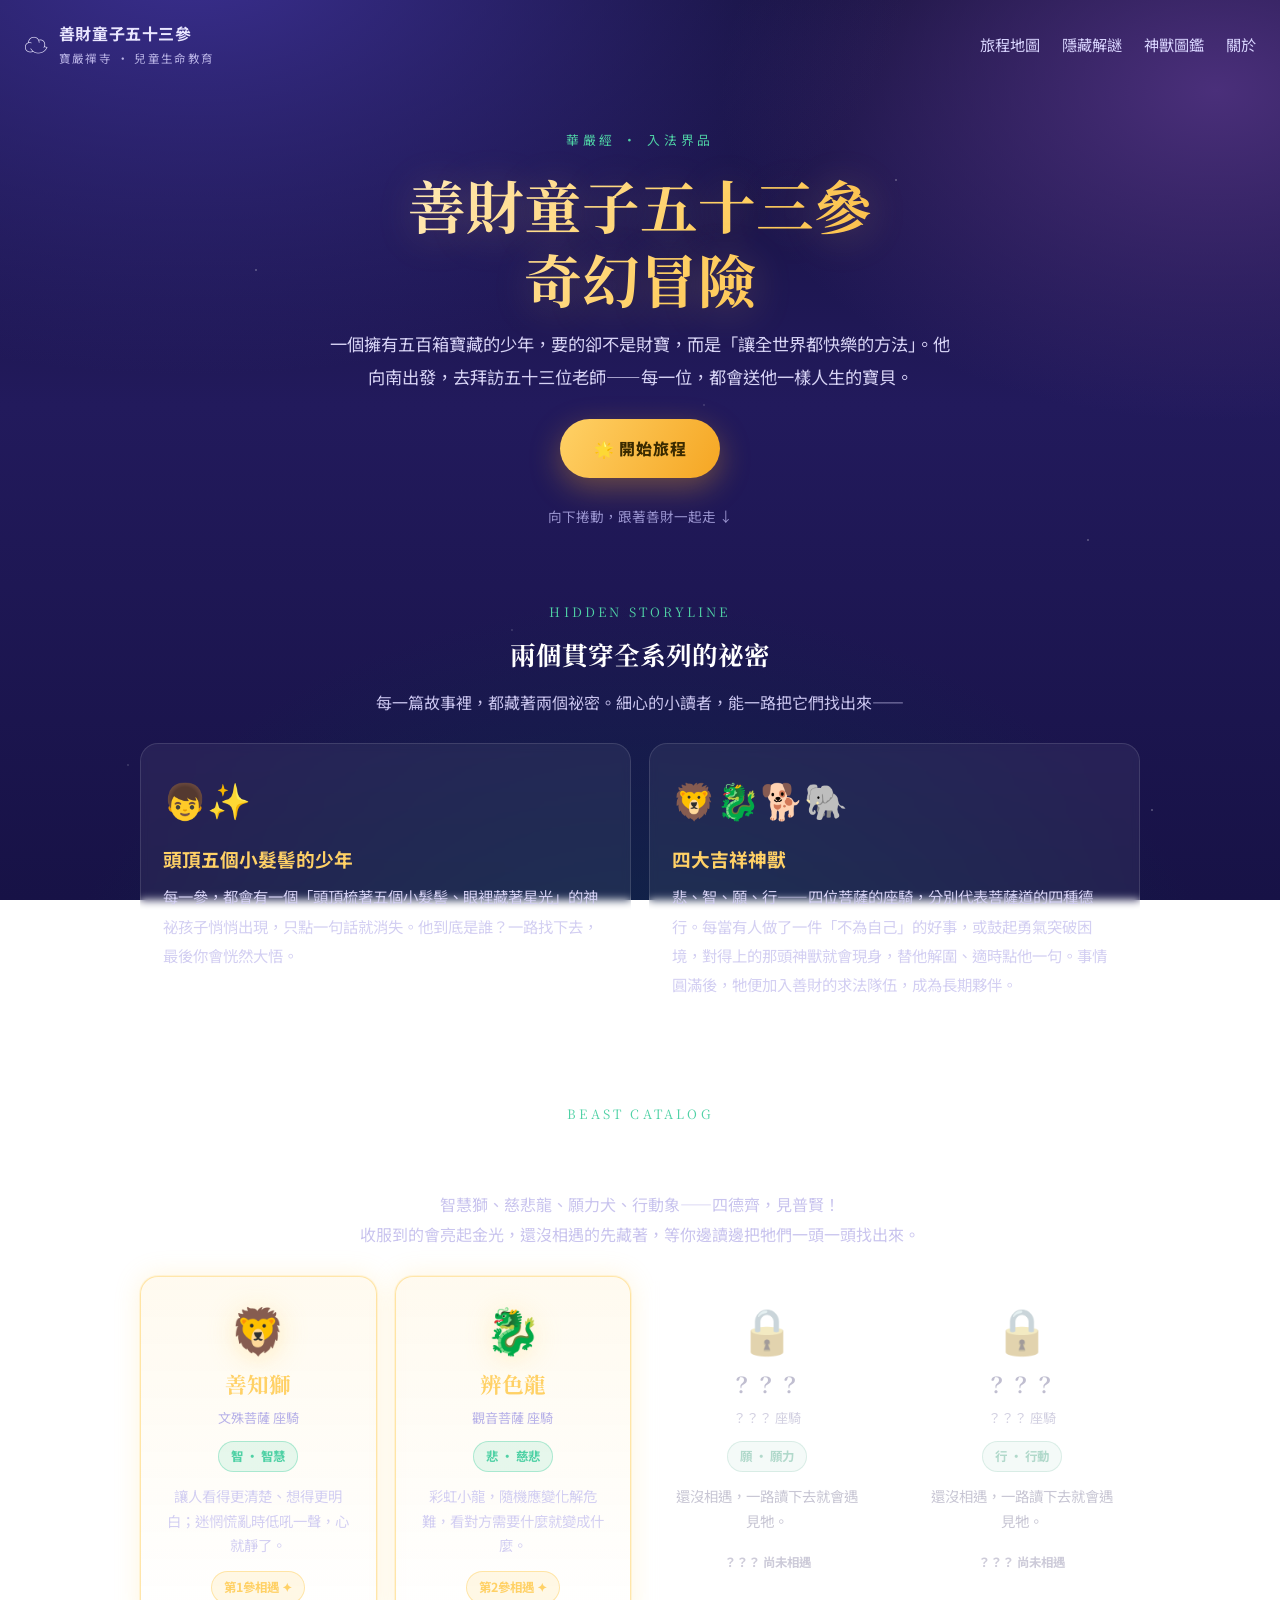
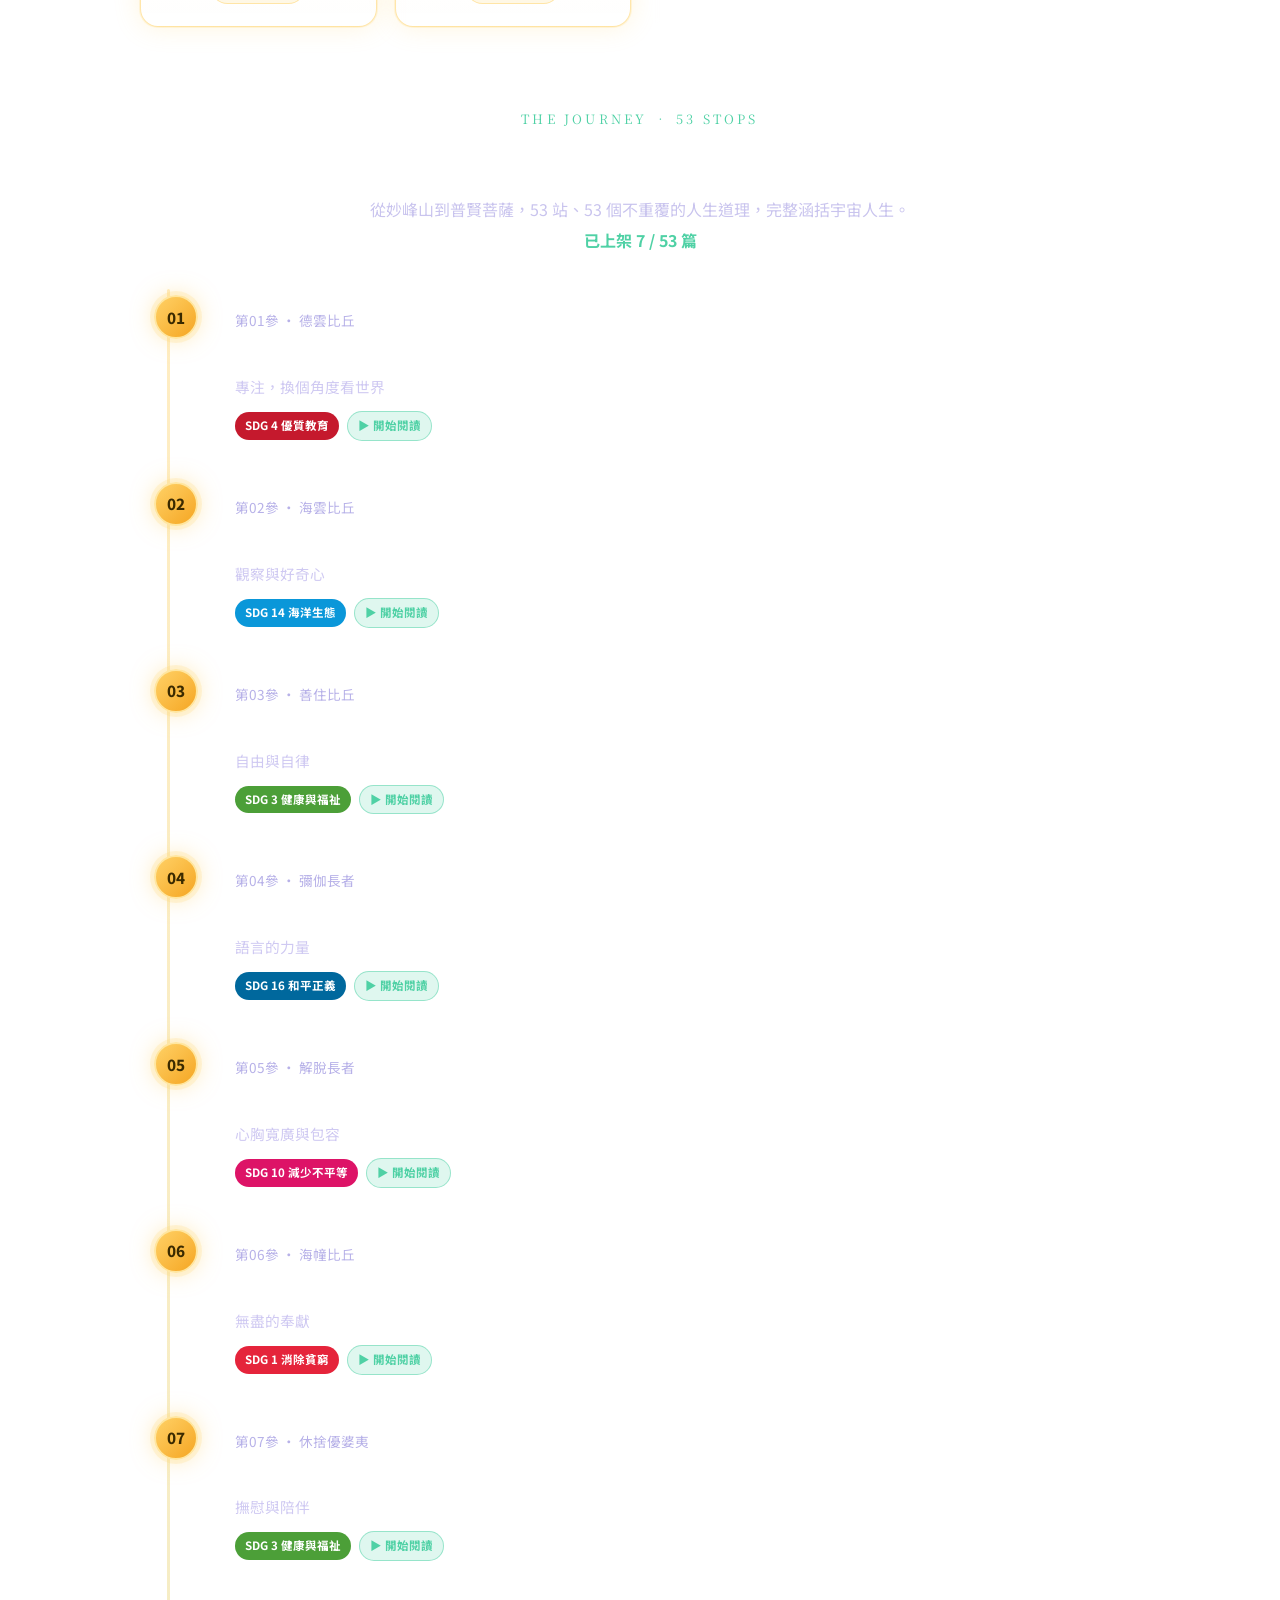
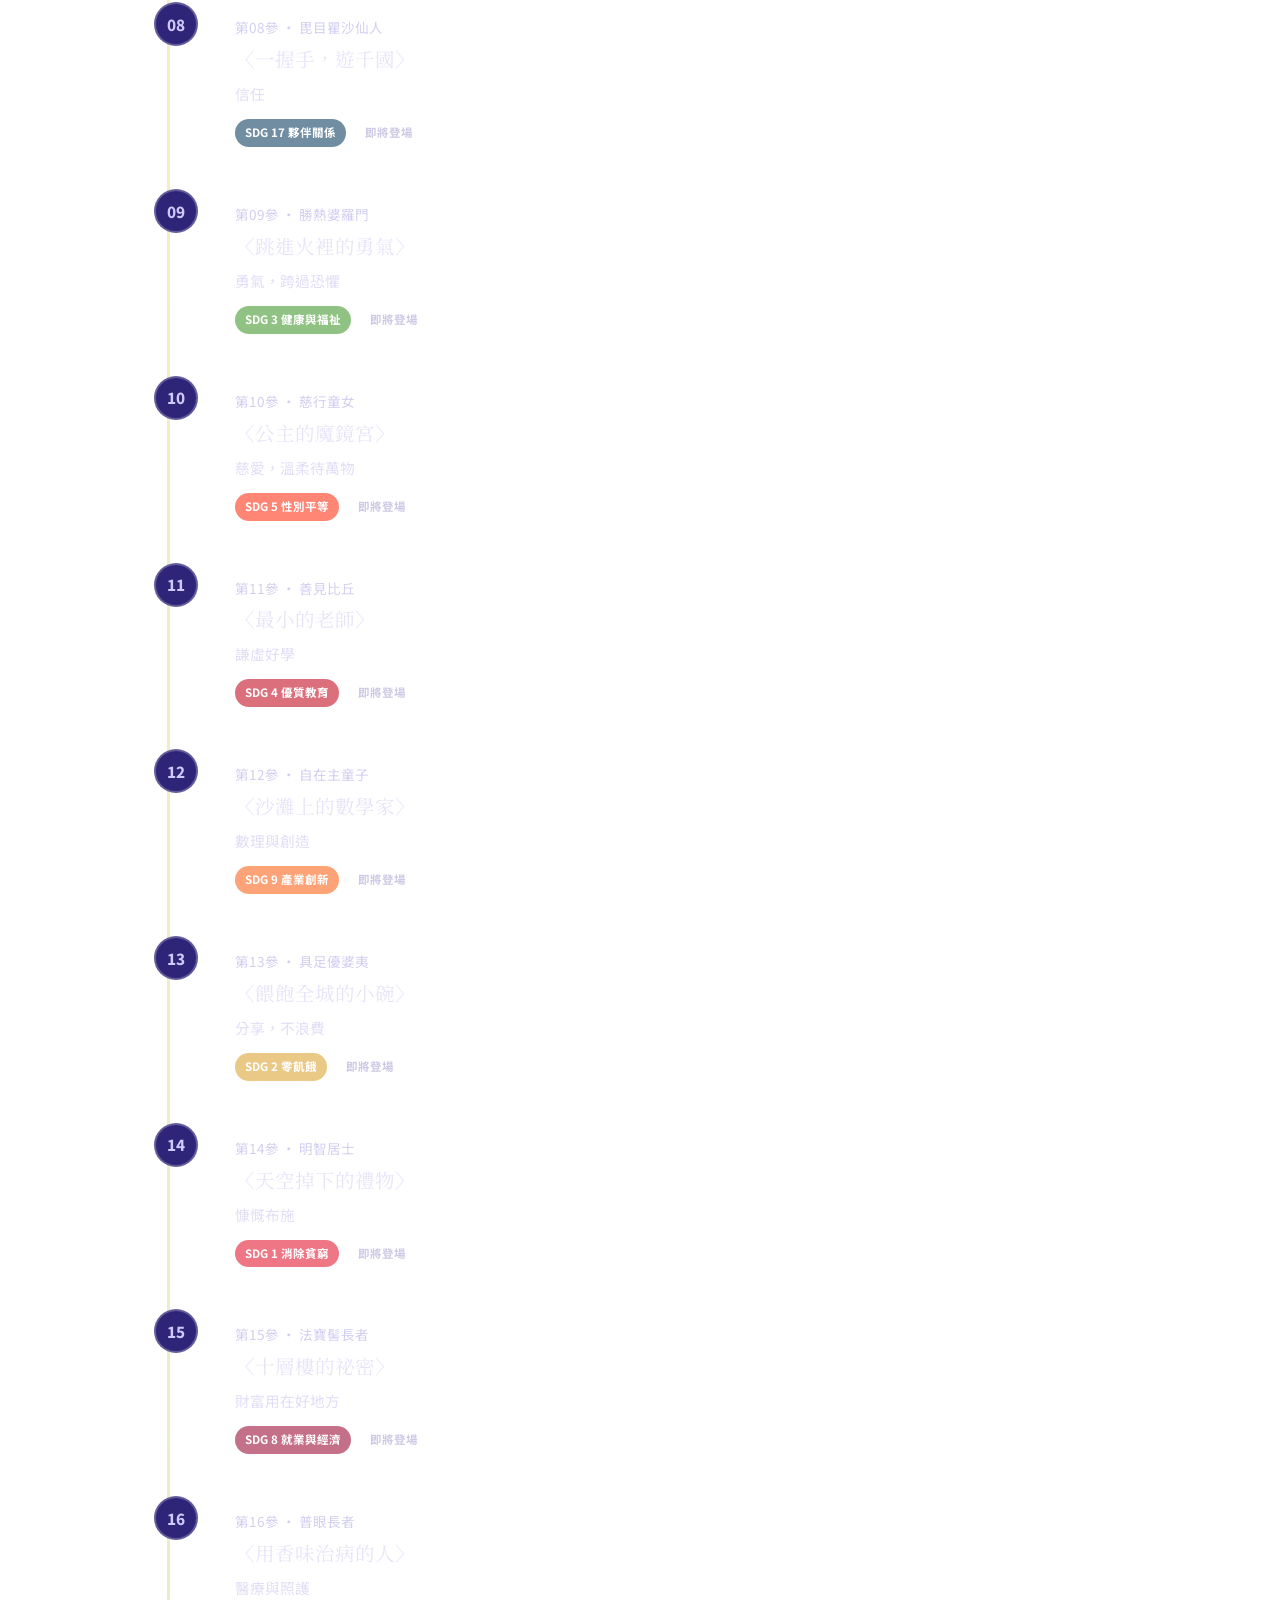
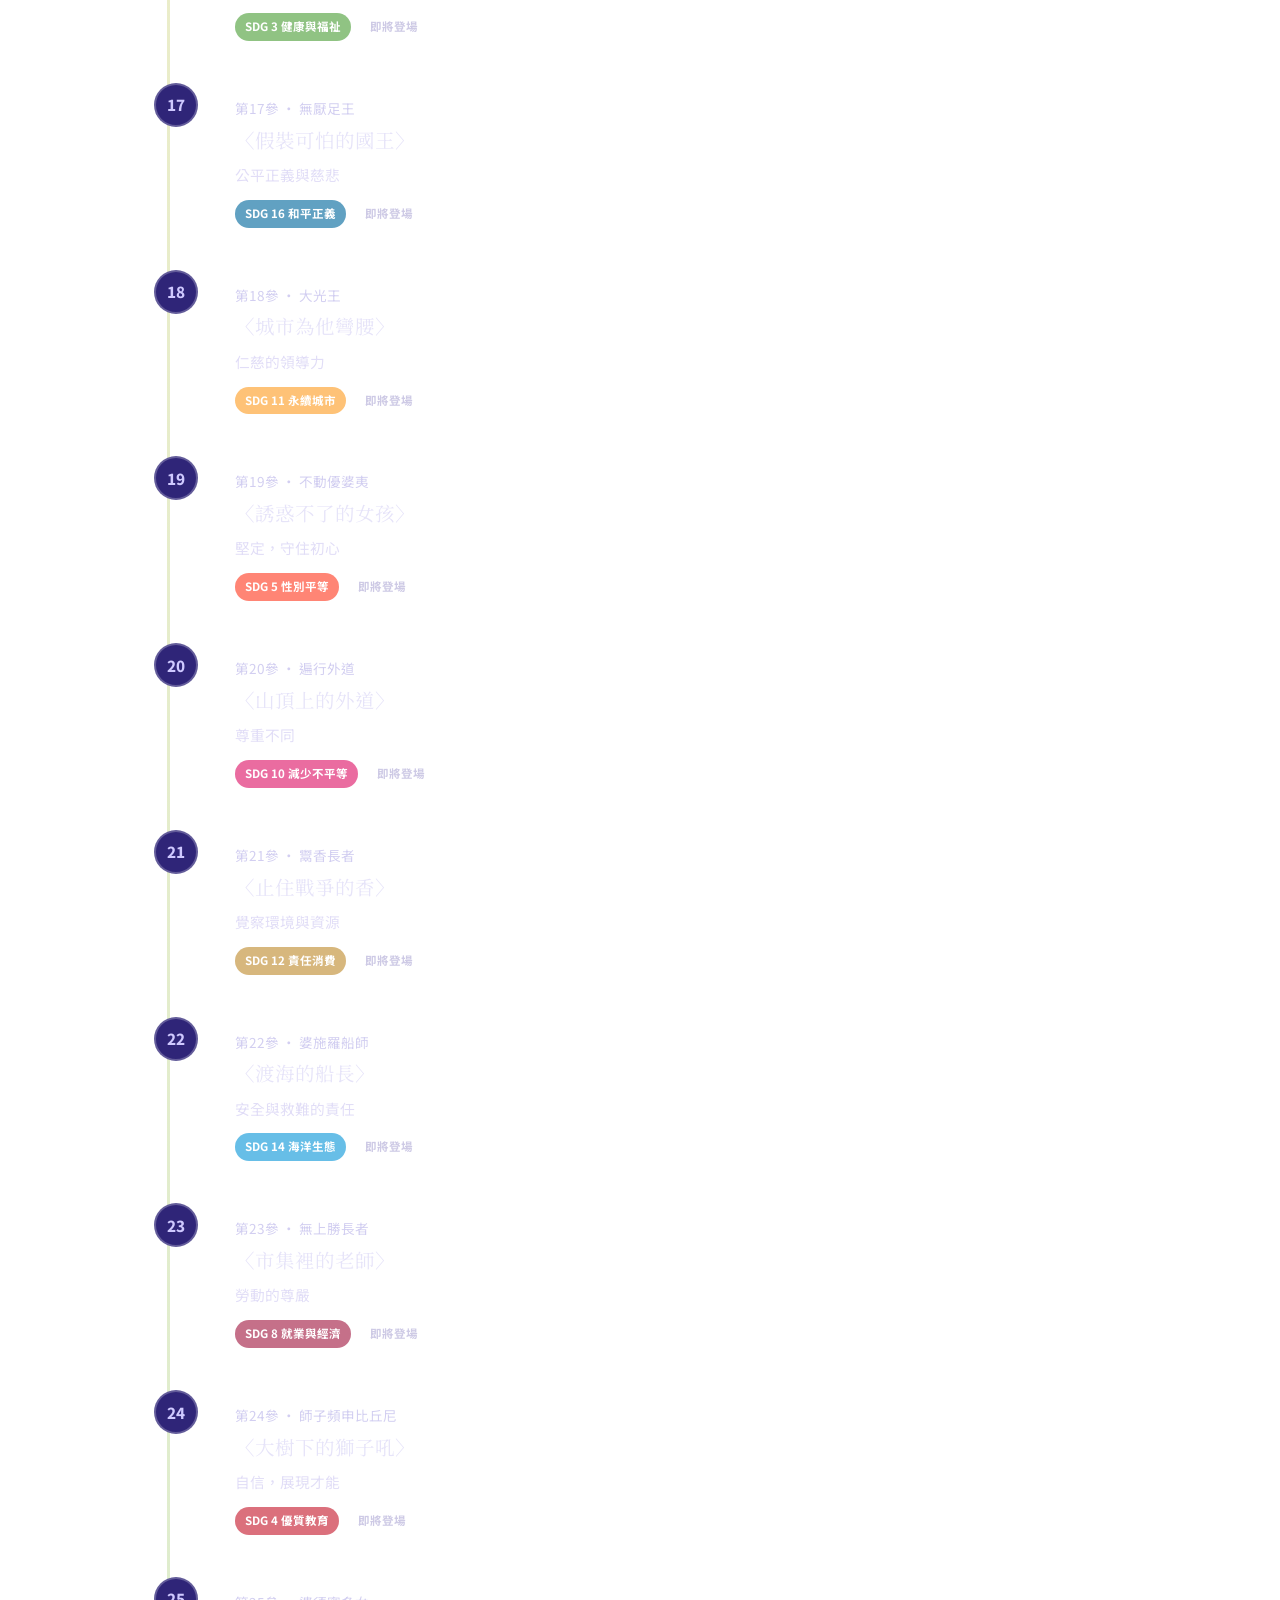
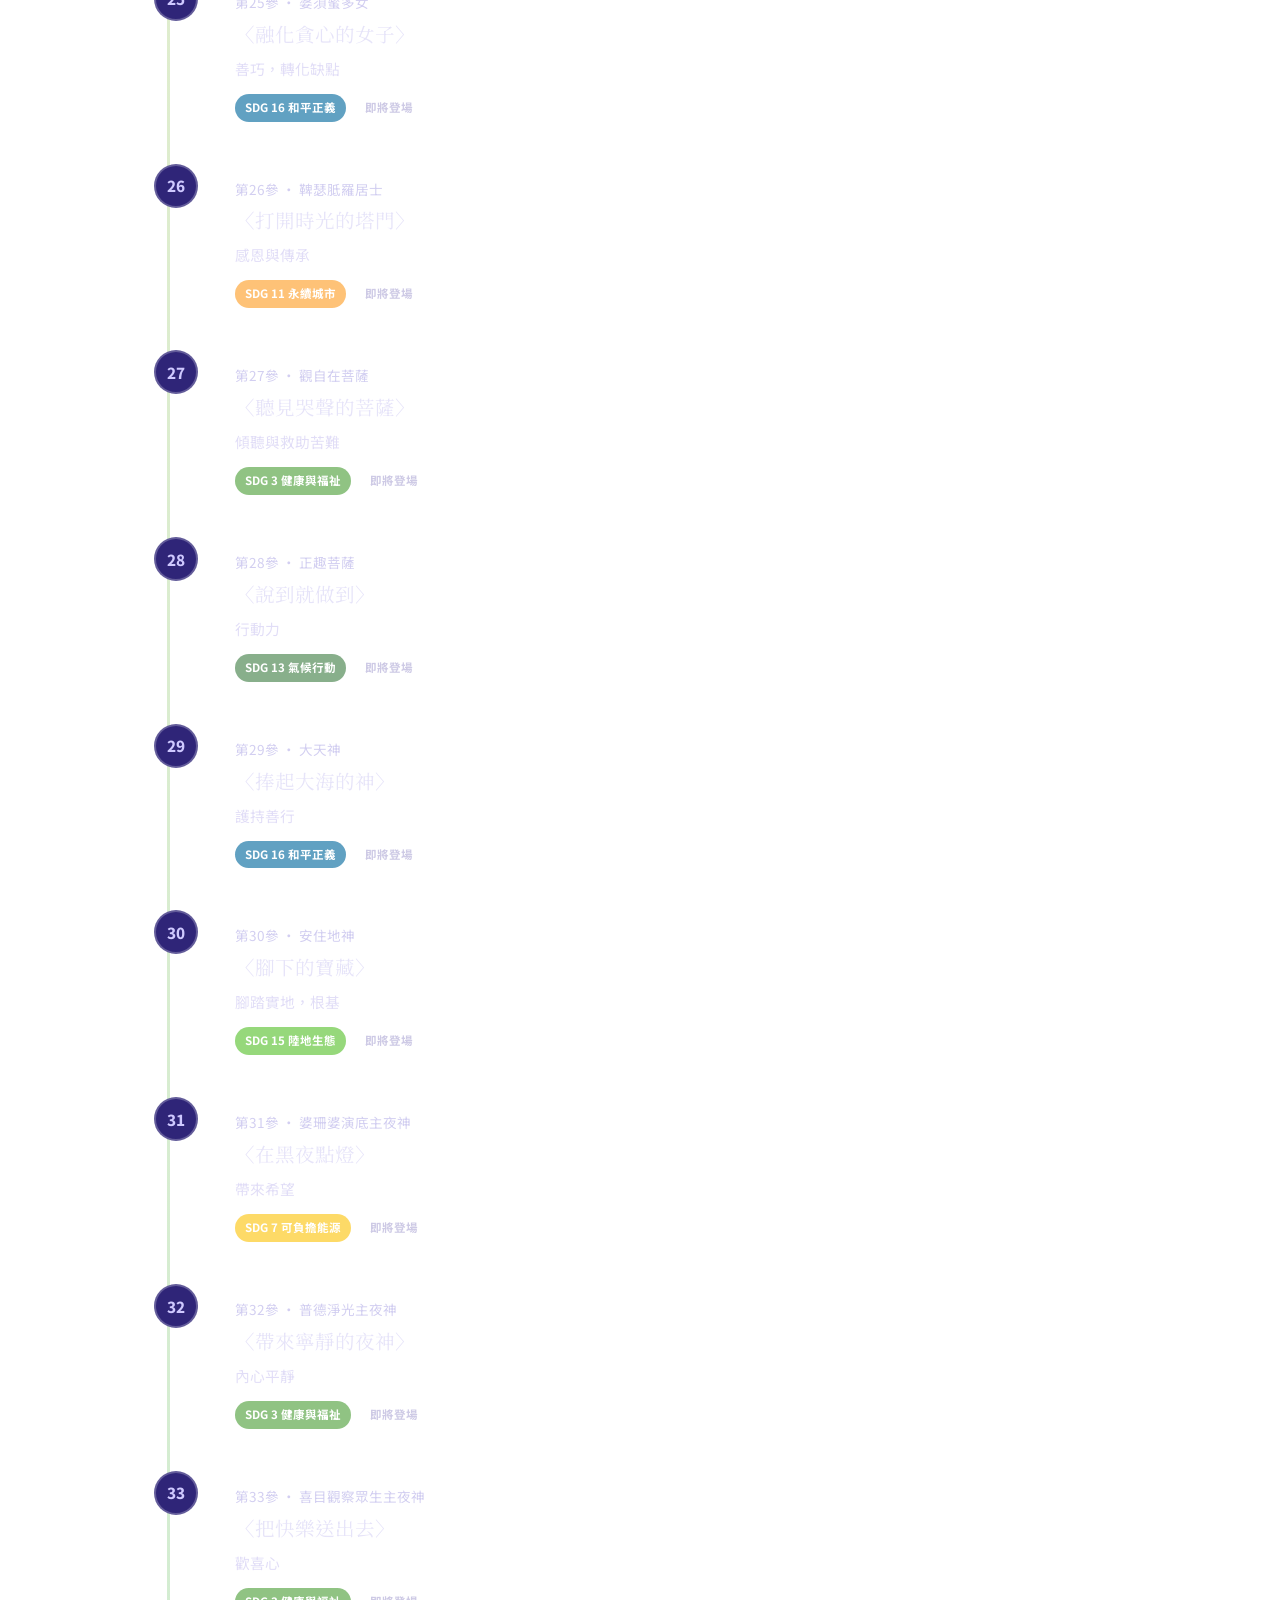
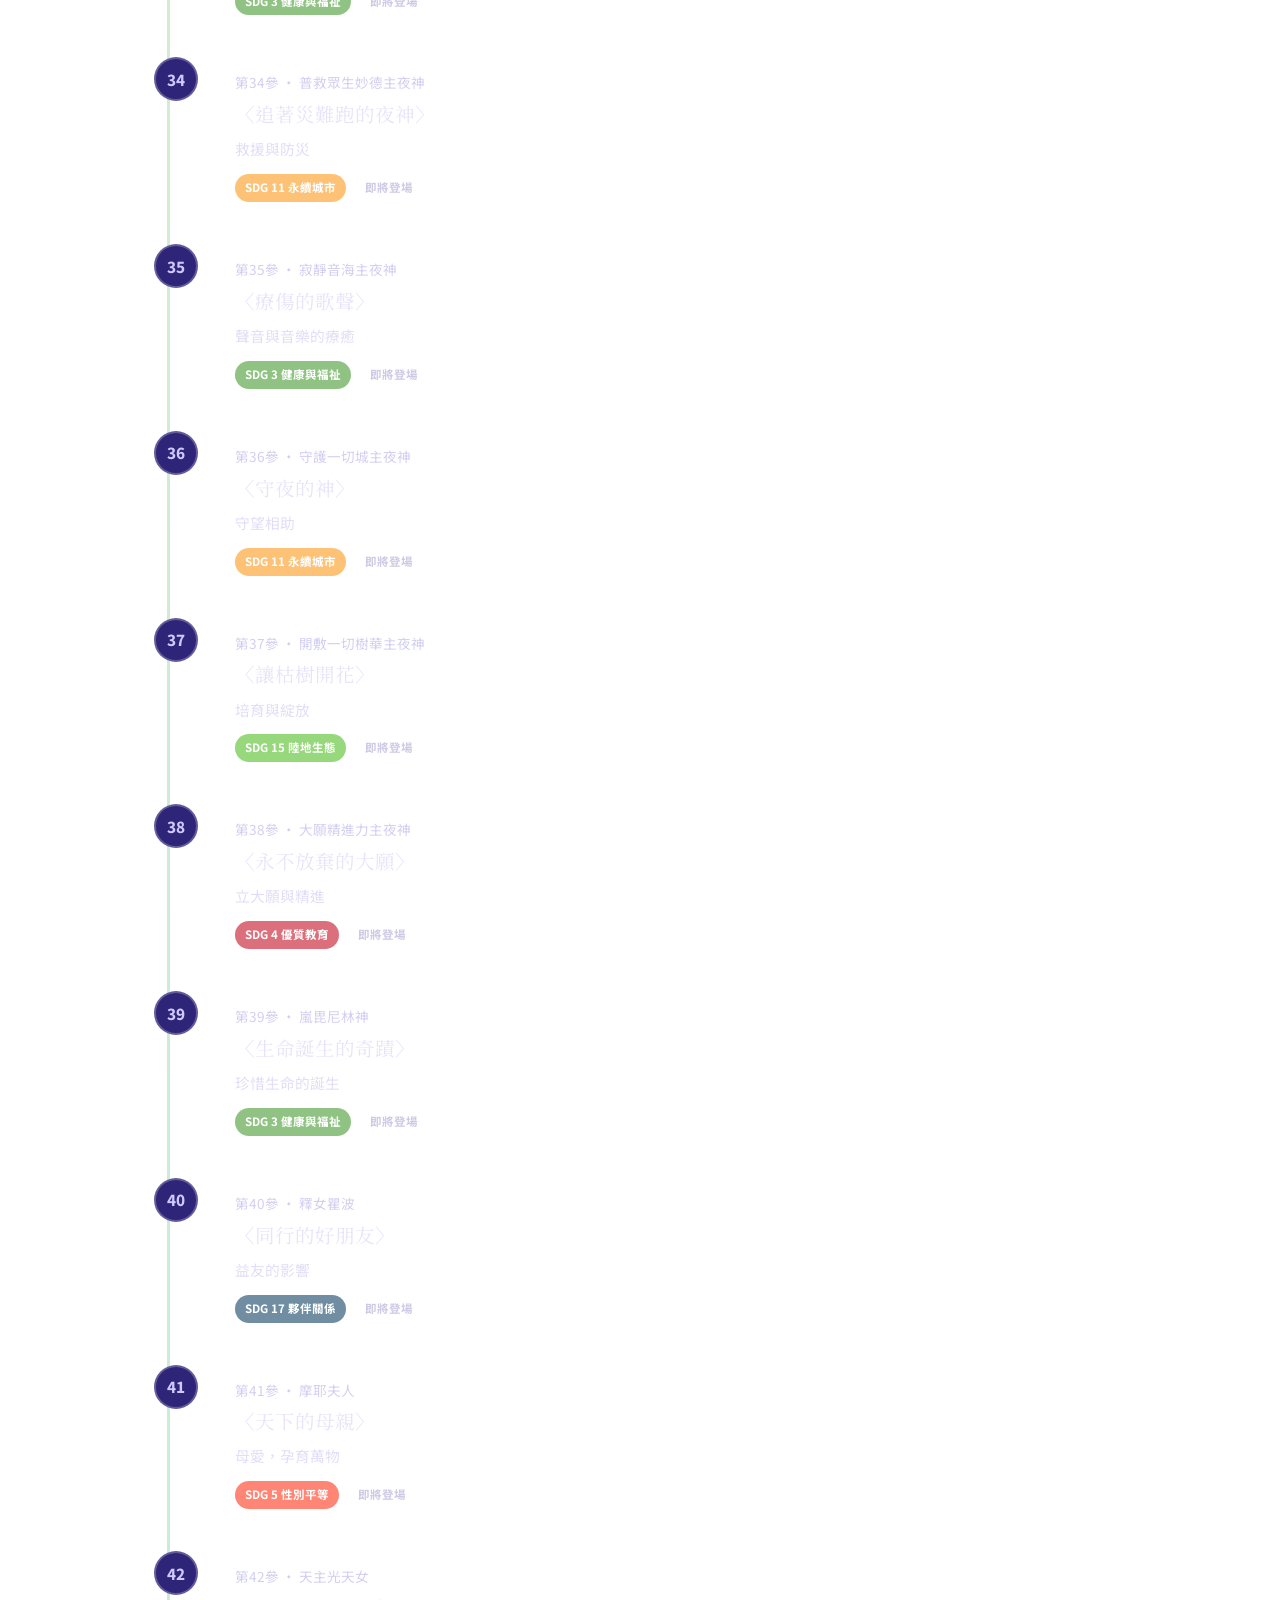
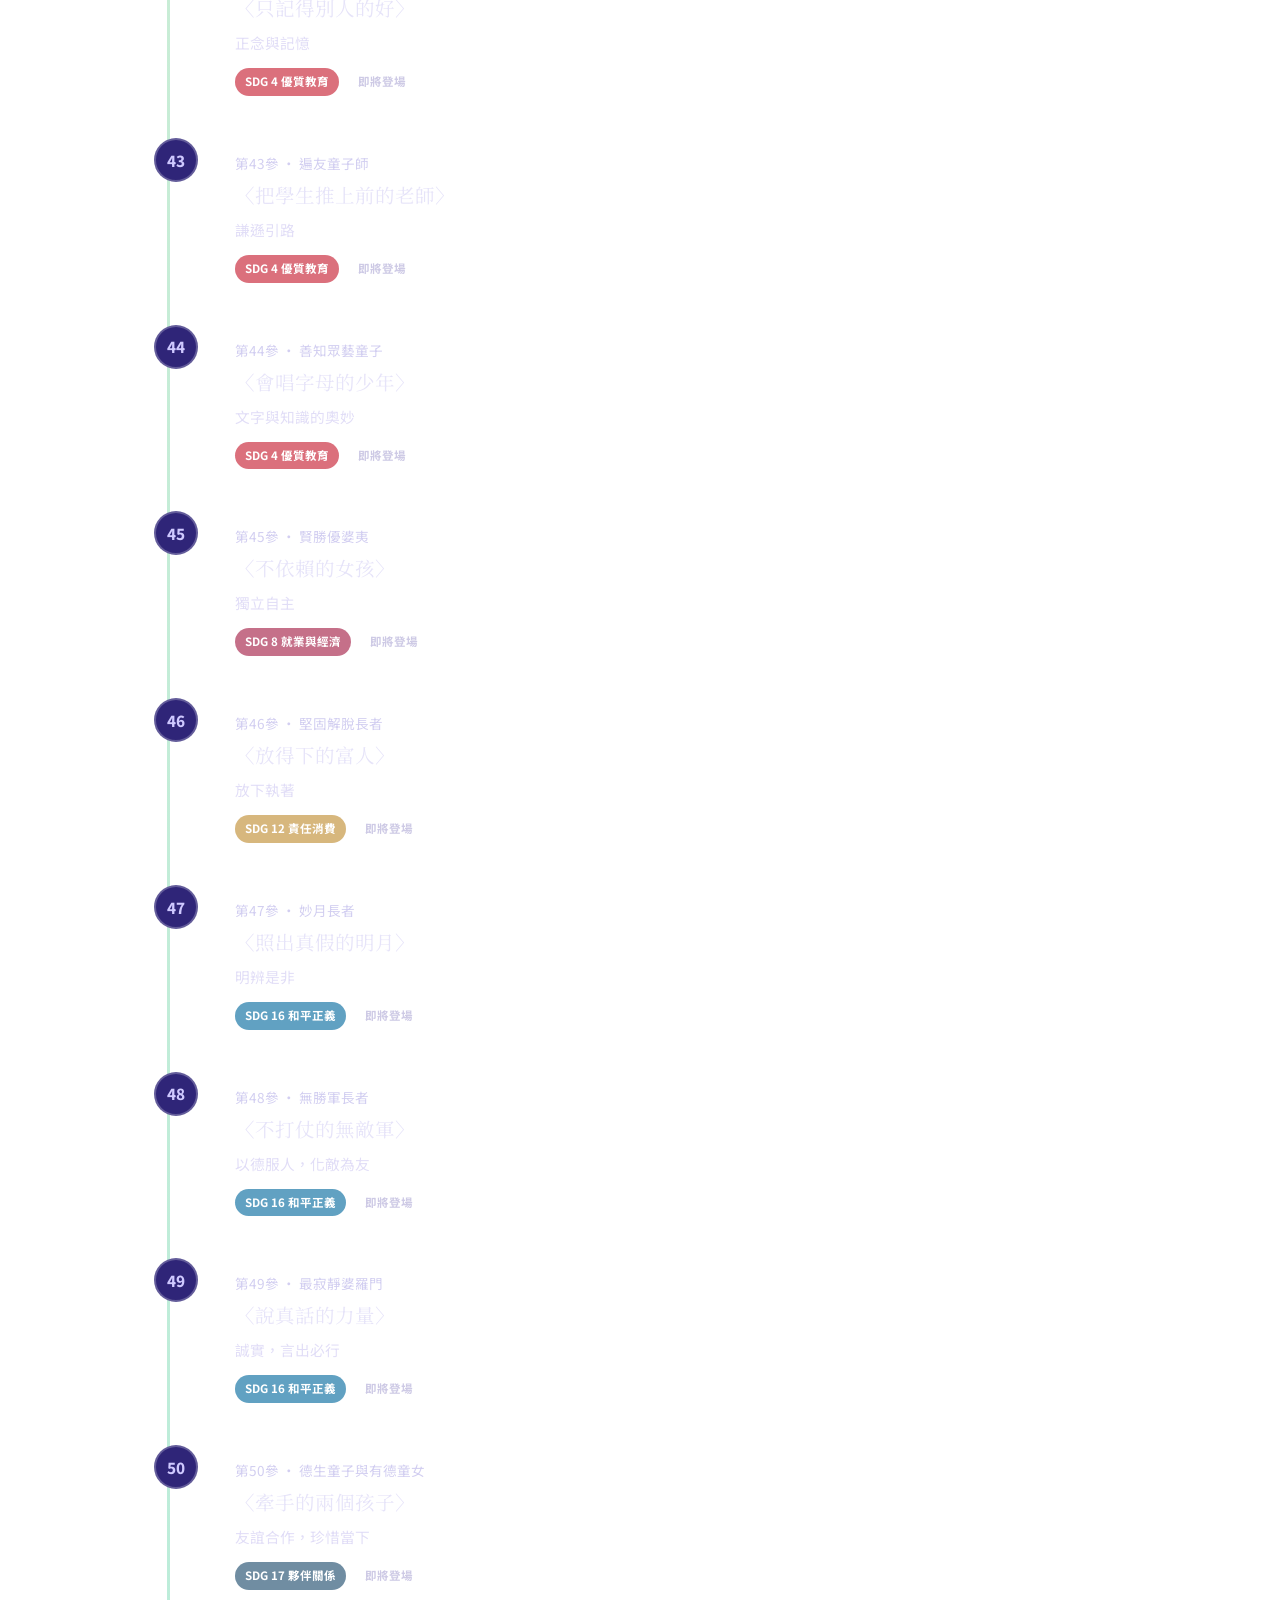
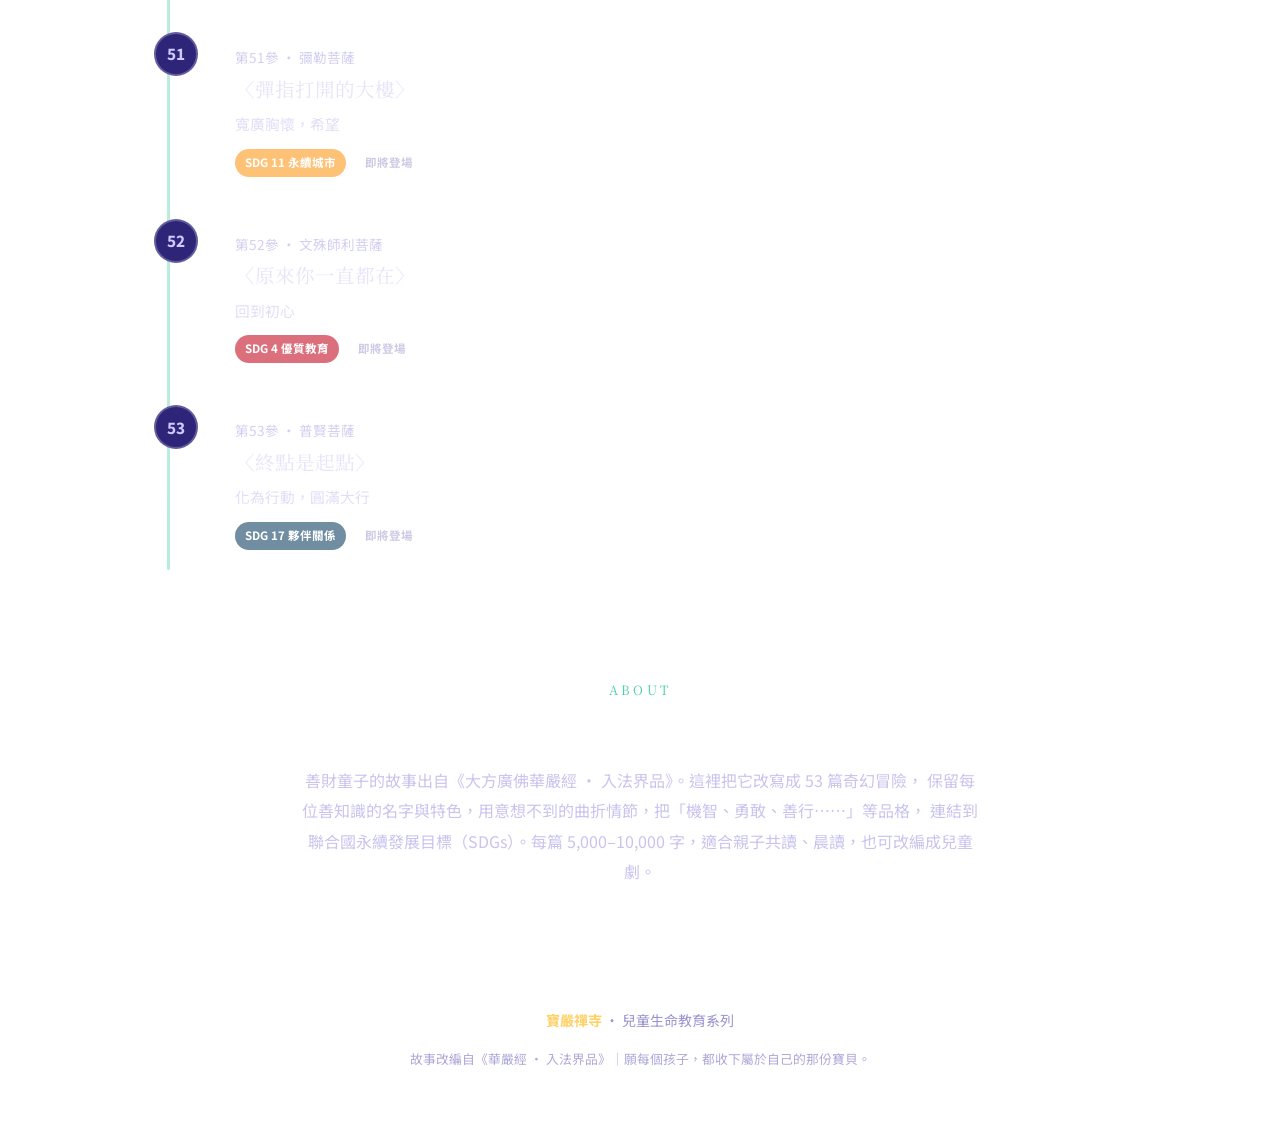
==== commit 5b234215: "新增第七參 休捨優婆夷〈憂愁消失的花園〉 - stories/07.html：撫慰與陪伴（SDG3 健康與福祉／心理健康）。翻轉「安慰＝叫人別難過」的錯法 - 女孩阿桃因小黃鳥死去而哭，被大人叫「別哭" ====
--- a/index.html
+++ b/index.html
@@ -62,7 +62,7 @@
     <!-- 旅程地圖 -->
     <section class="block" id="journey-section">
       <h2 class="section-title"><span class="zh-sub">THE JOURNEY ‧ 53 STOPS</span>向南的旅程地圖</h2>
-      <p class="section-lead">從妙峰山到普賢菩薩，53 站、53 個不重覆的人生道理，完整涵括宇宙人生。<br /><strong id="progress" style="color:var(--jade)">已上架 6 / 53 篇</strong></p>
+      <p class="section-lead">從妙峰山到普賢菩薩，53 站、53 個不重覆的人生道理，完整涵括宇宙人生。<br /><strong id="progress" style="color:var(--jade)">已上架 7 / 53 篇</strong></p>
       <div class="journey" id="journey"><!-- 由 app.js 依 catalog.js 產生 --></div>
     </section>
 
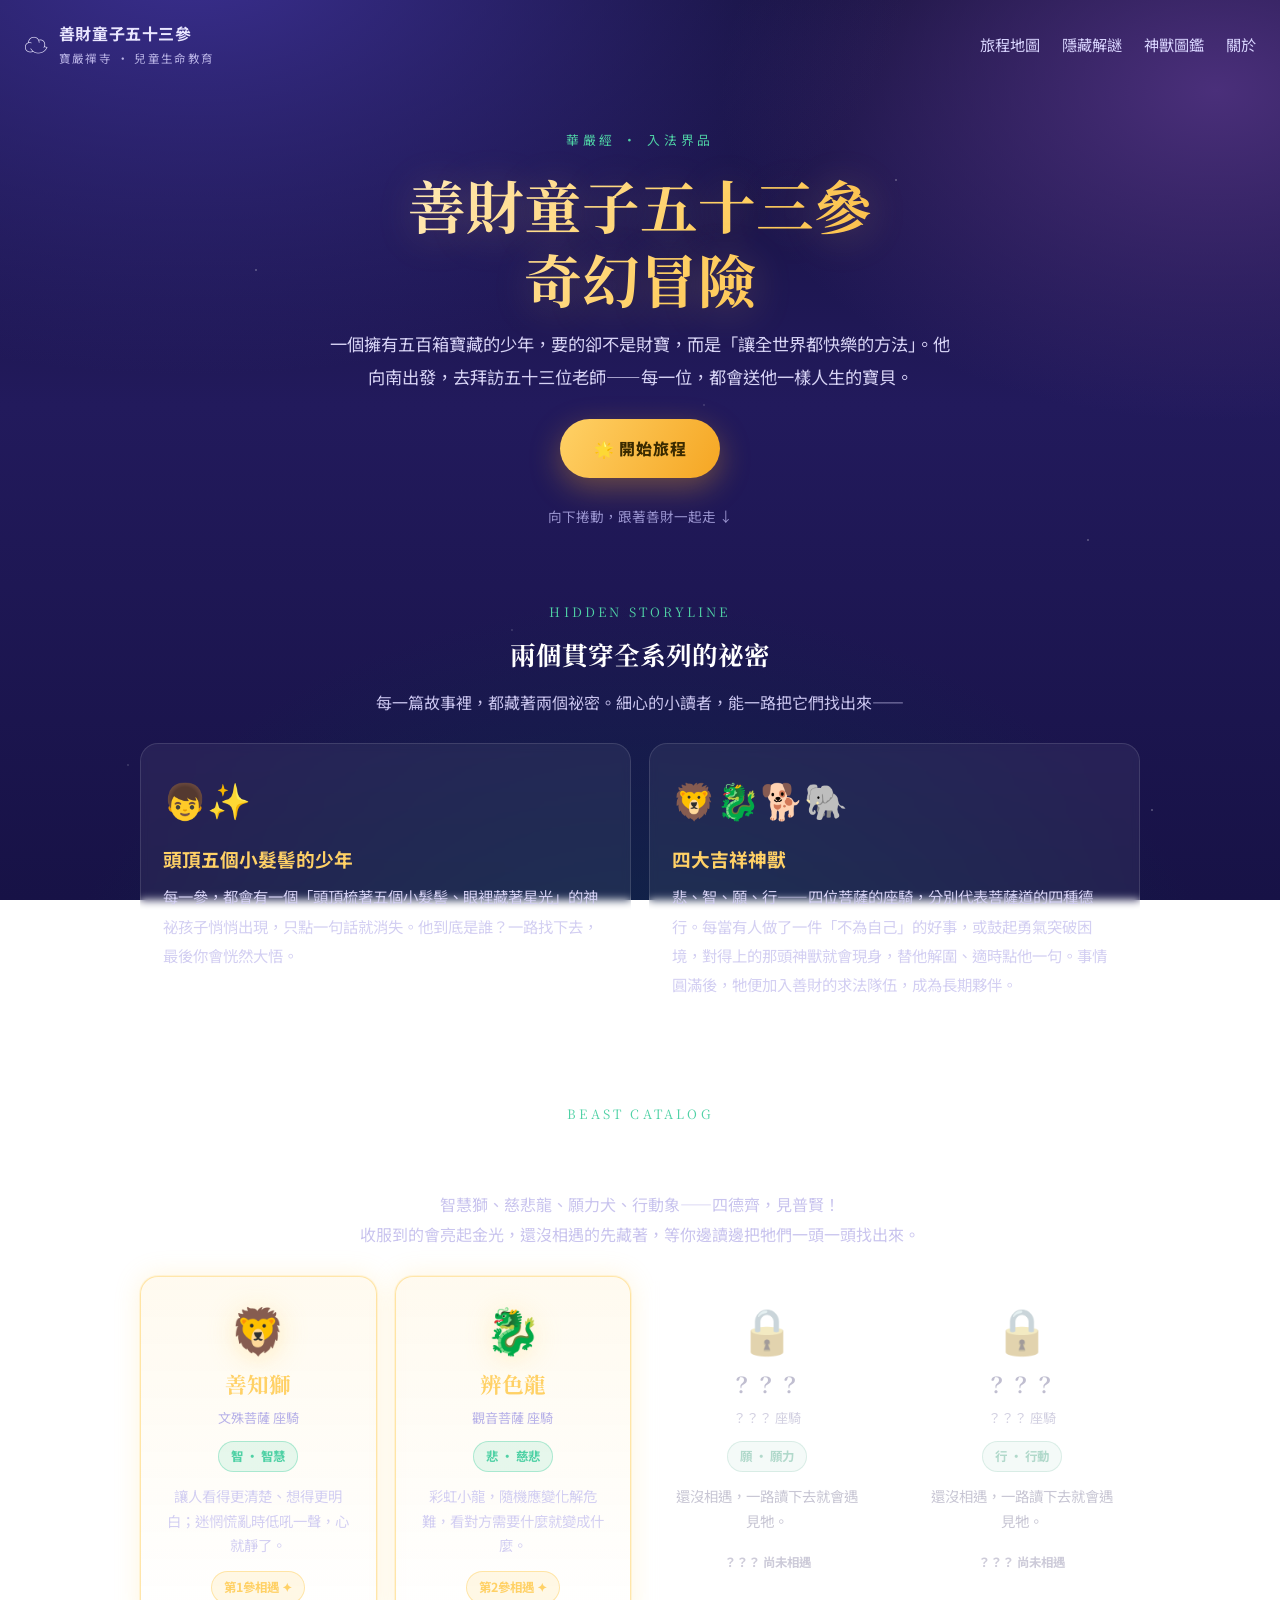
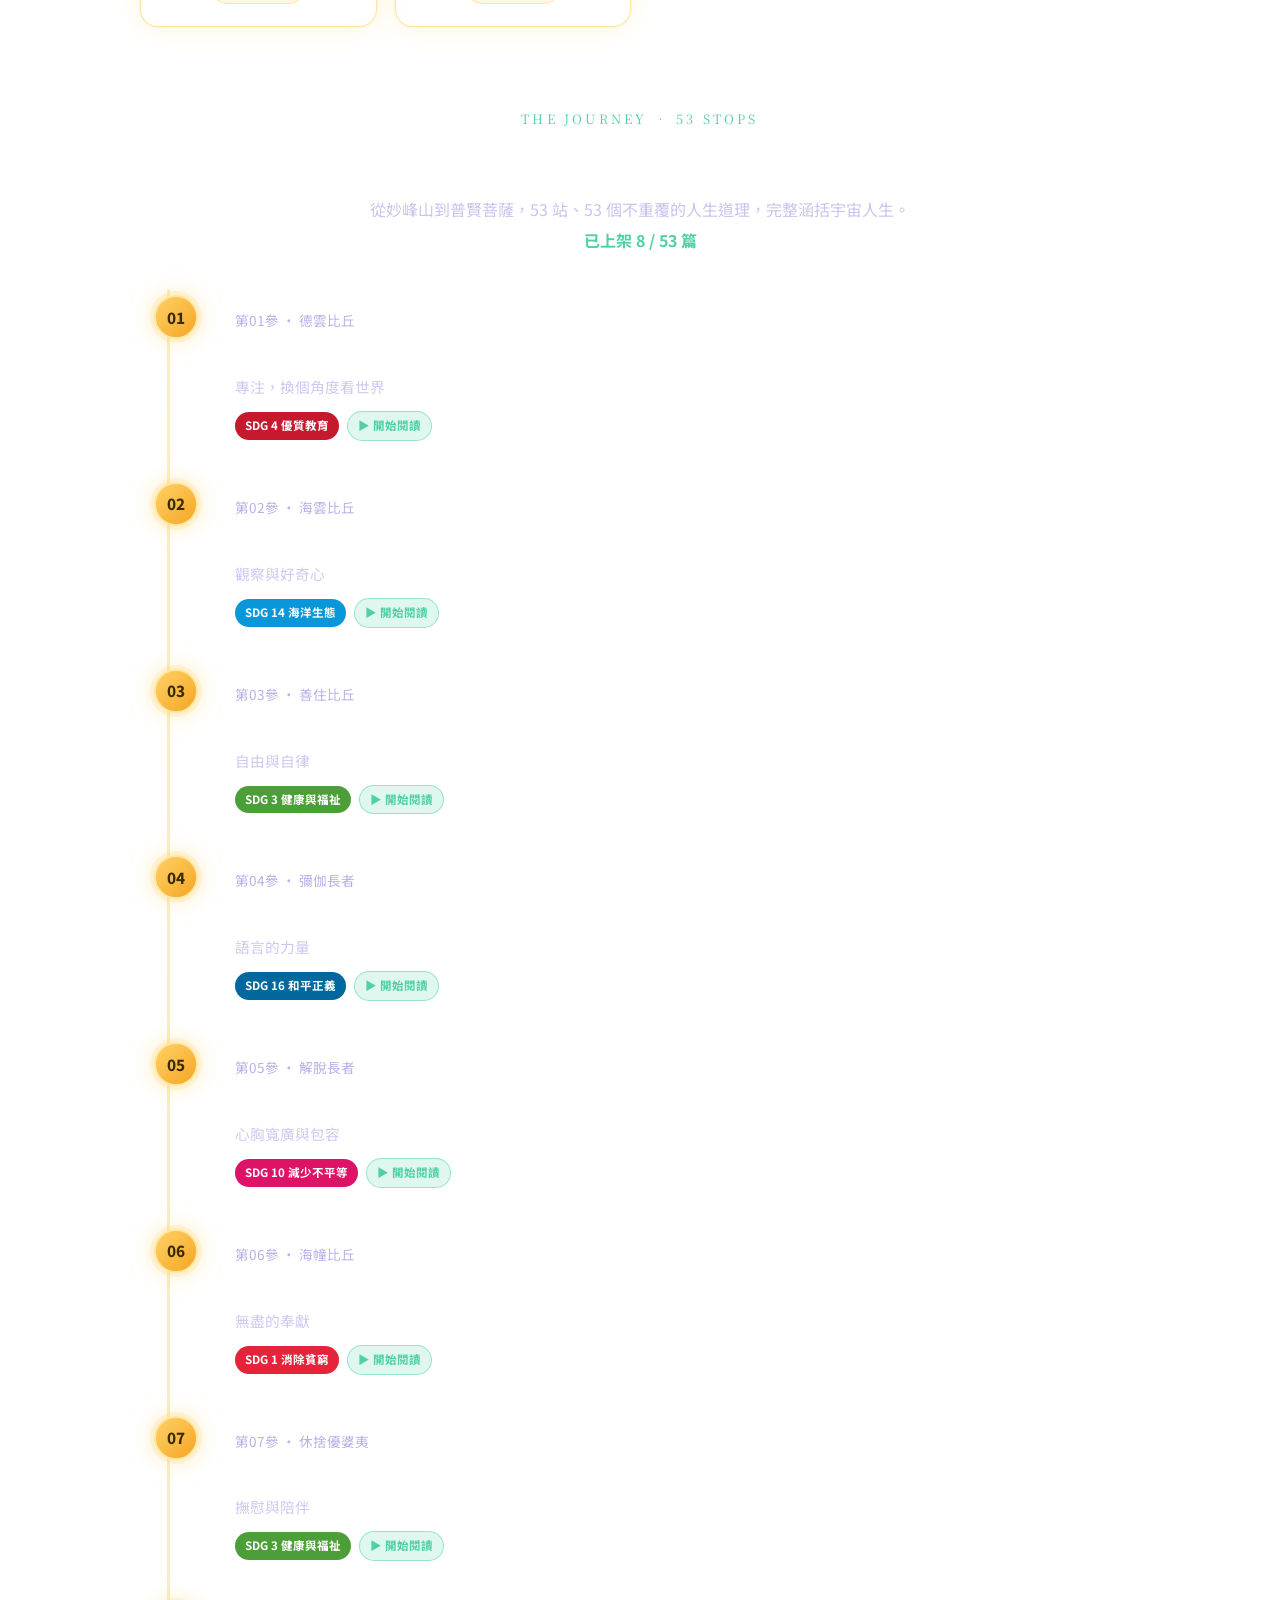
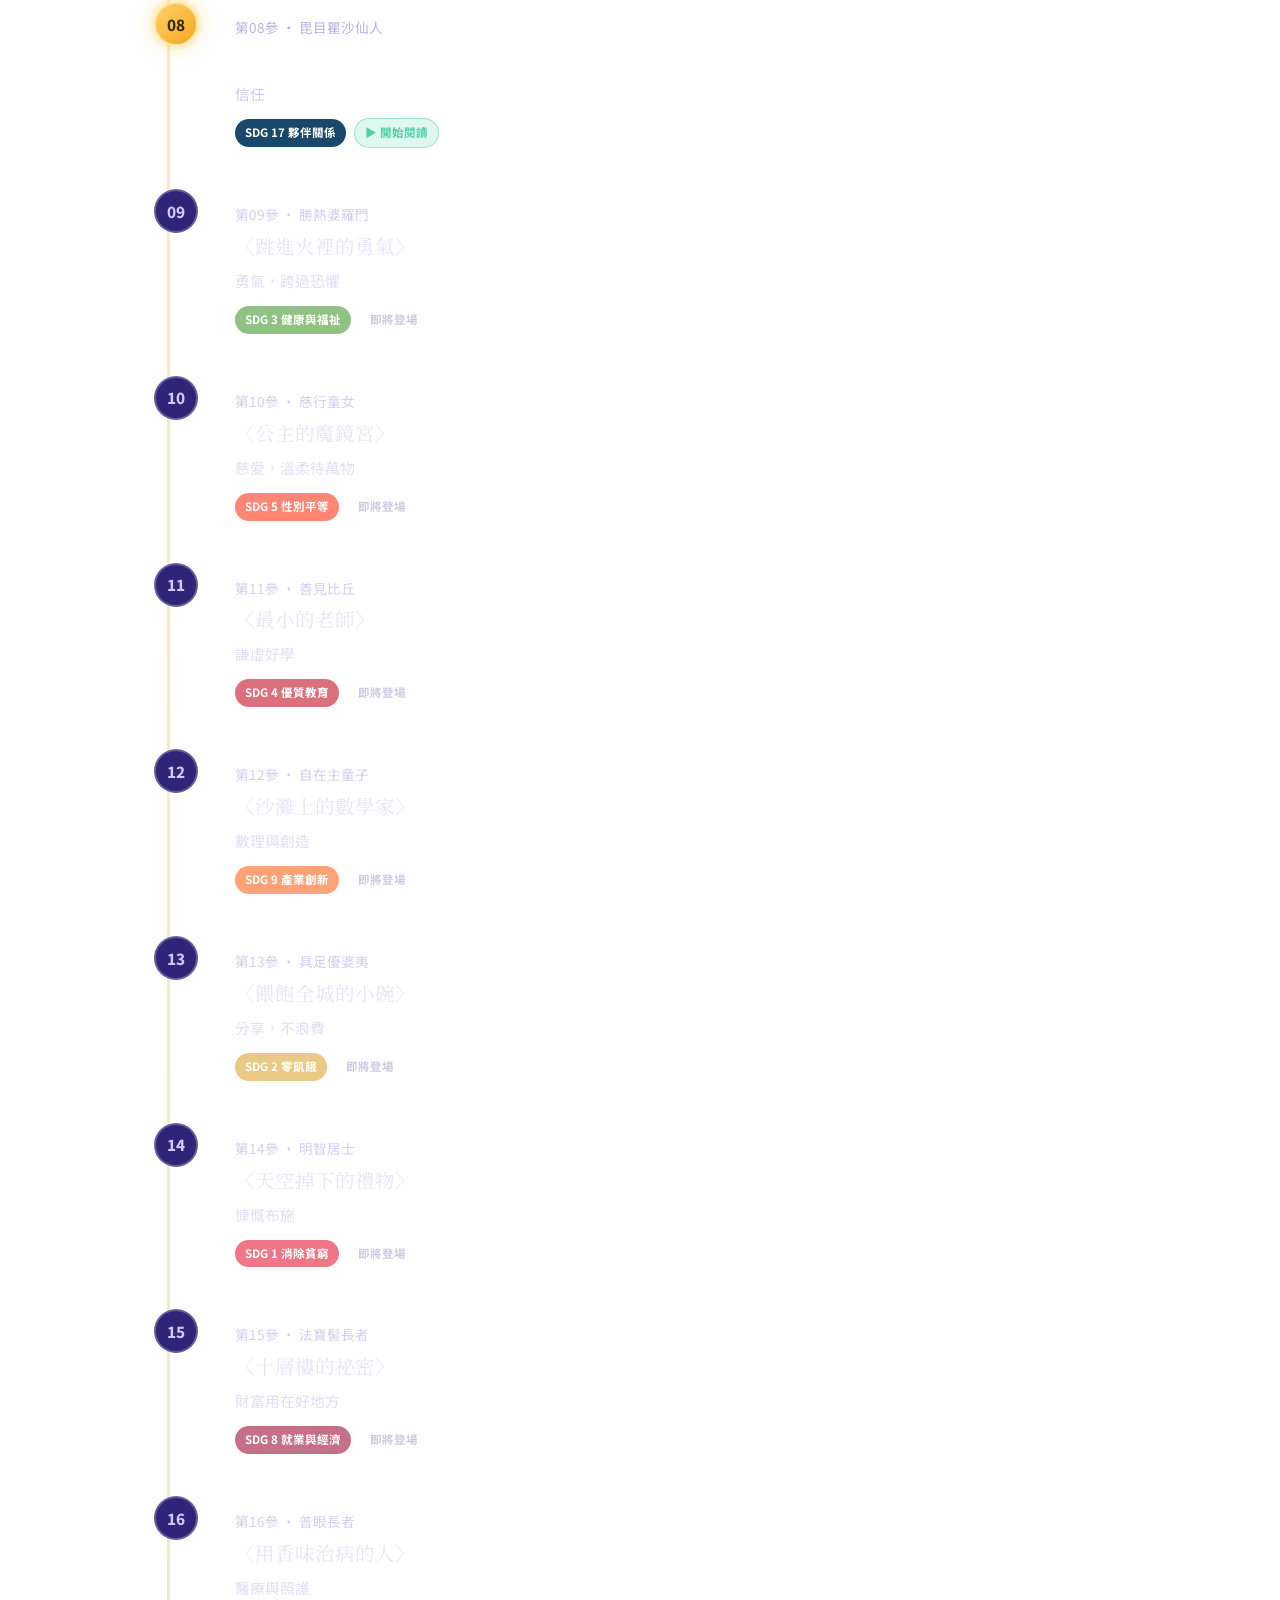
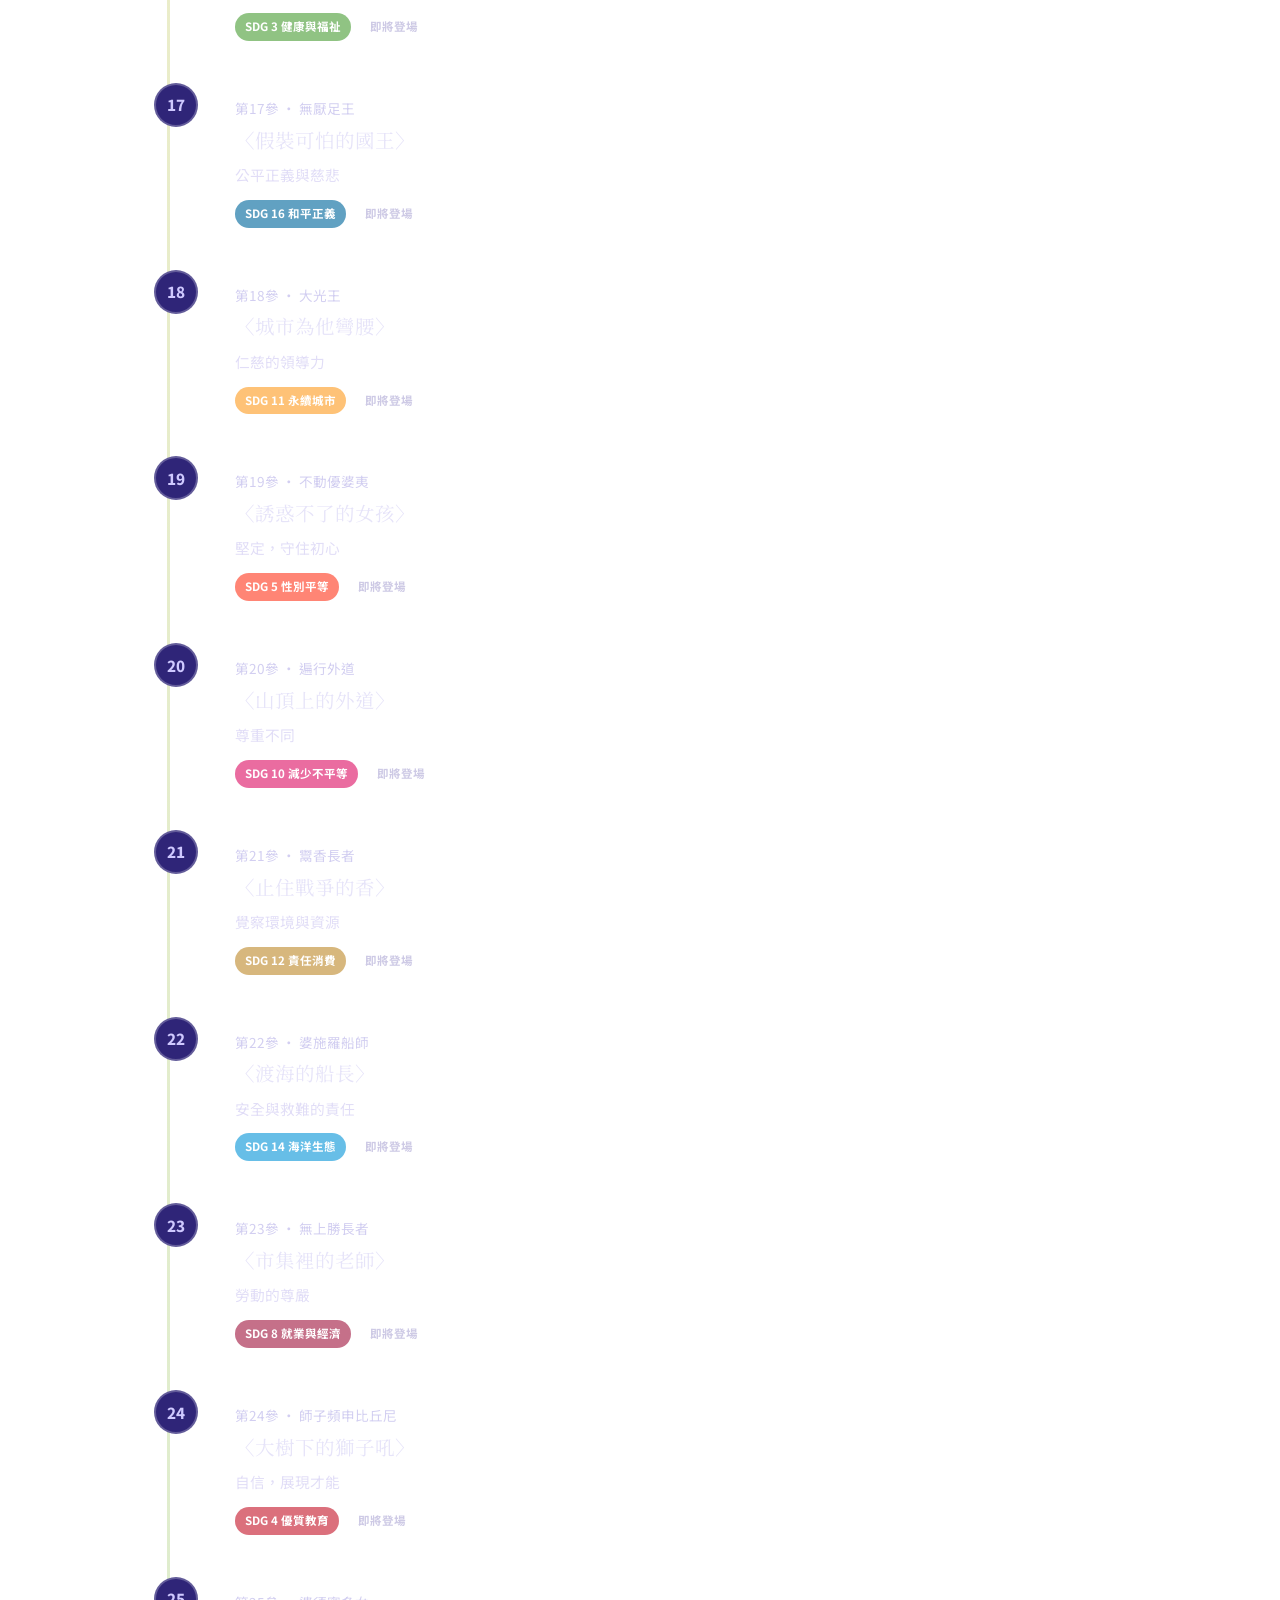
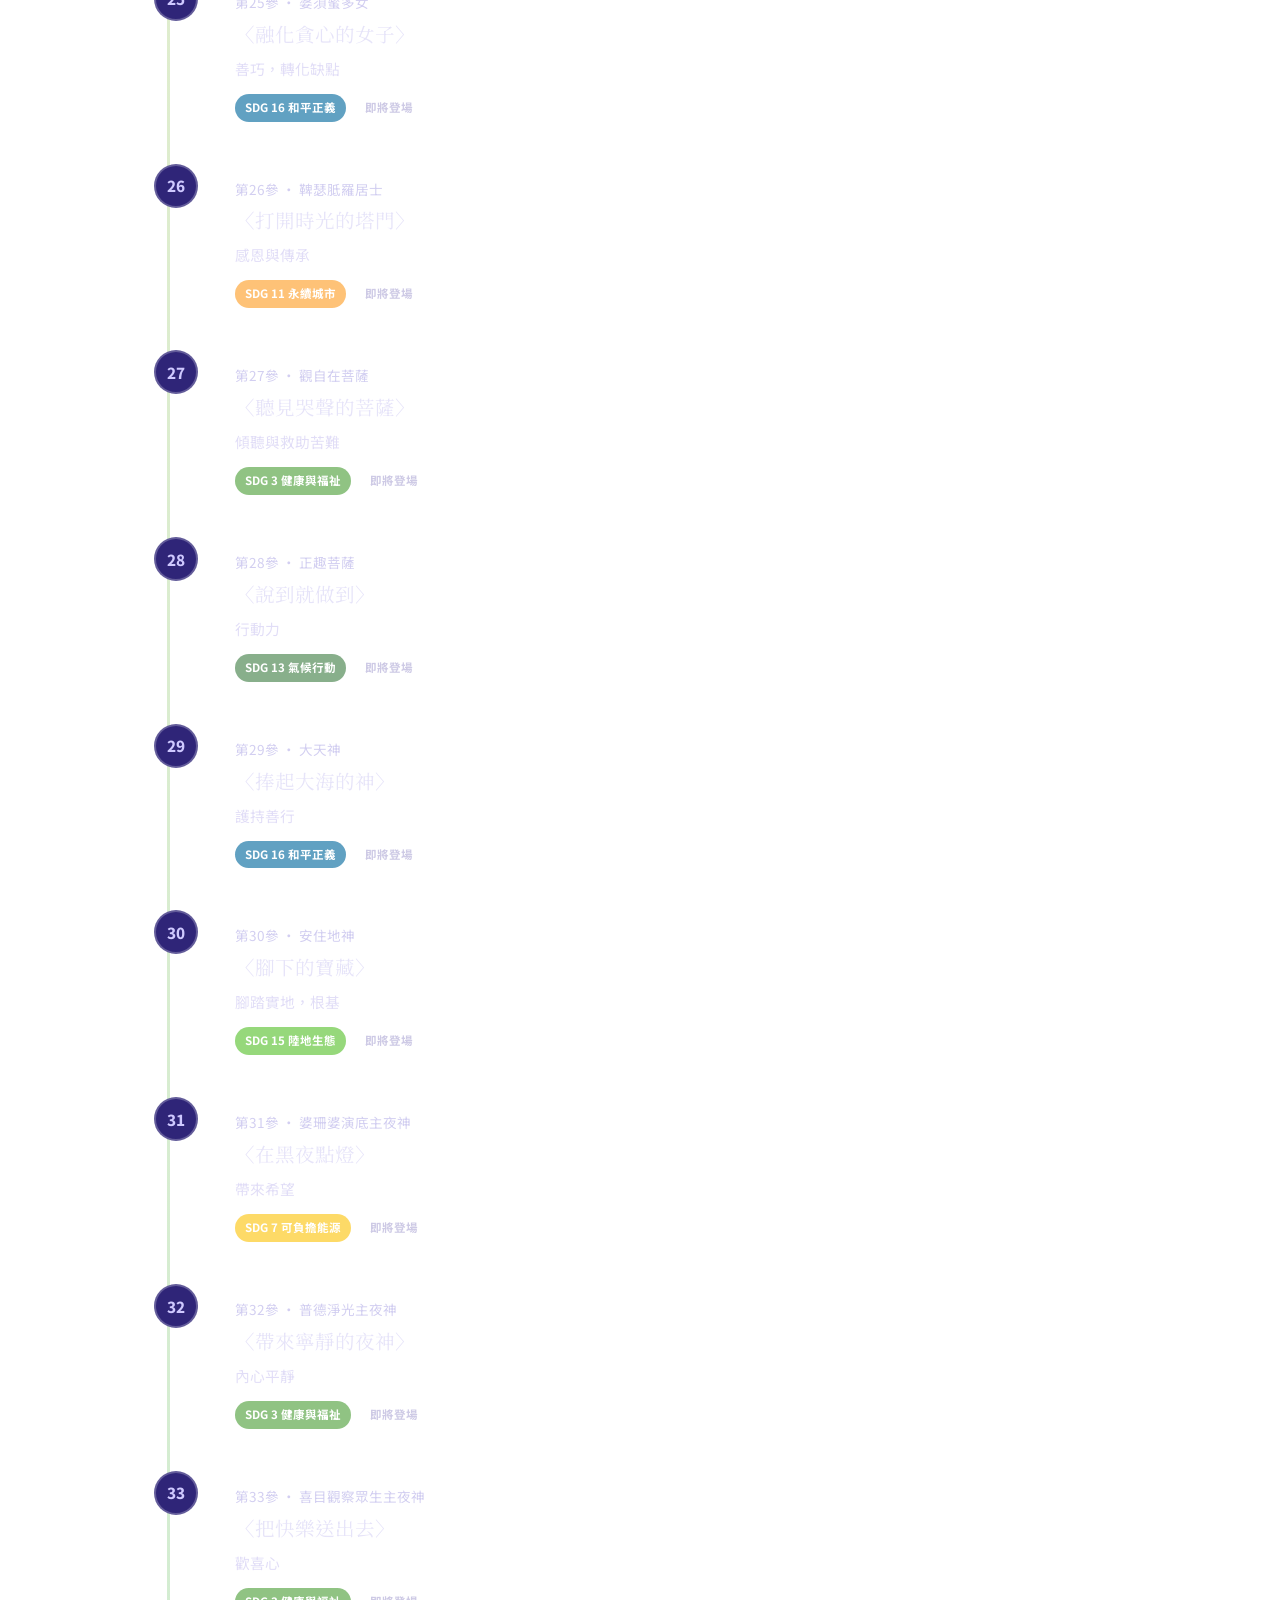
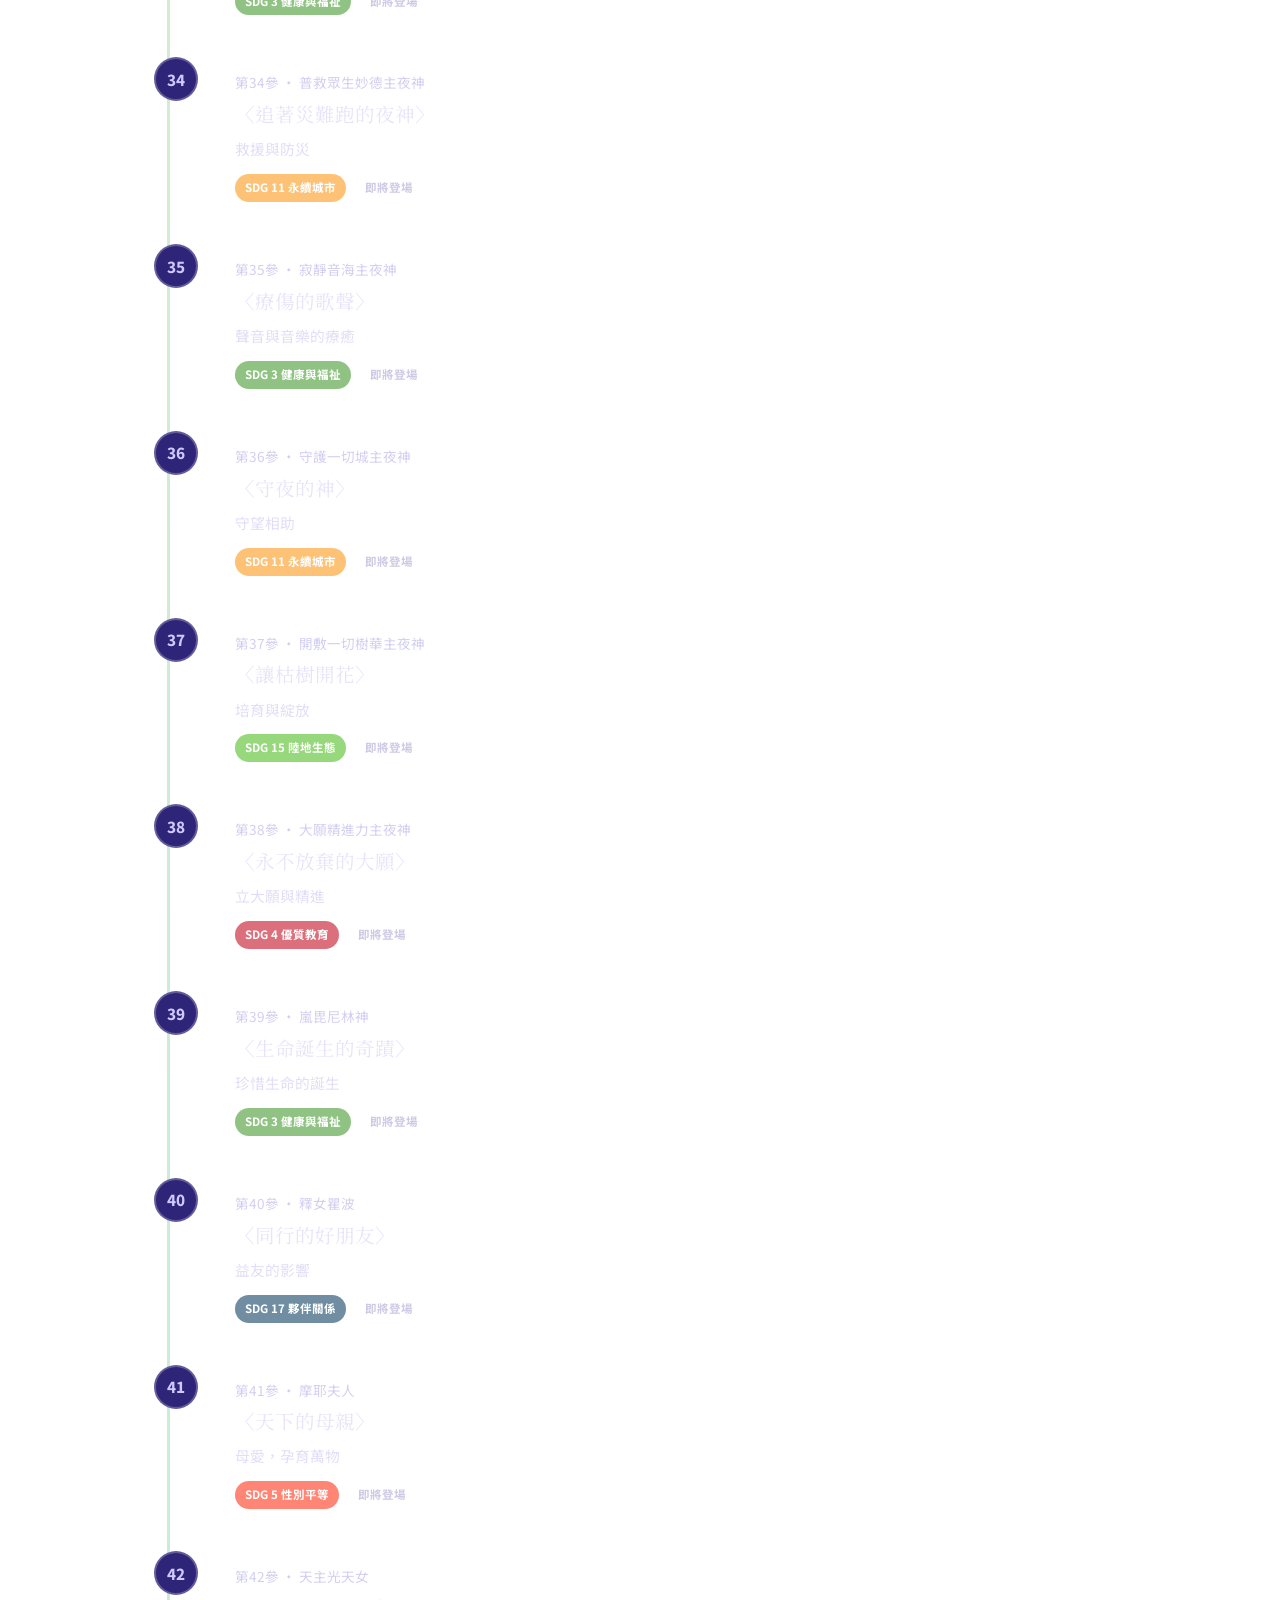
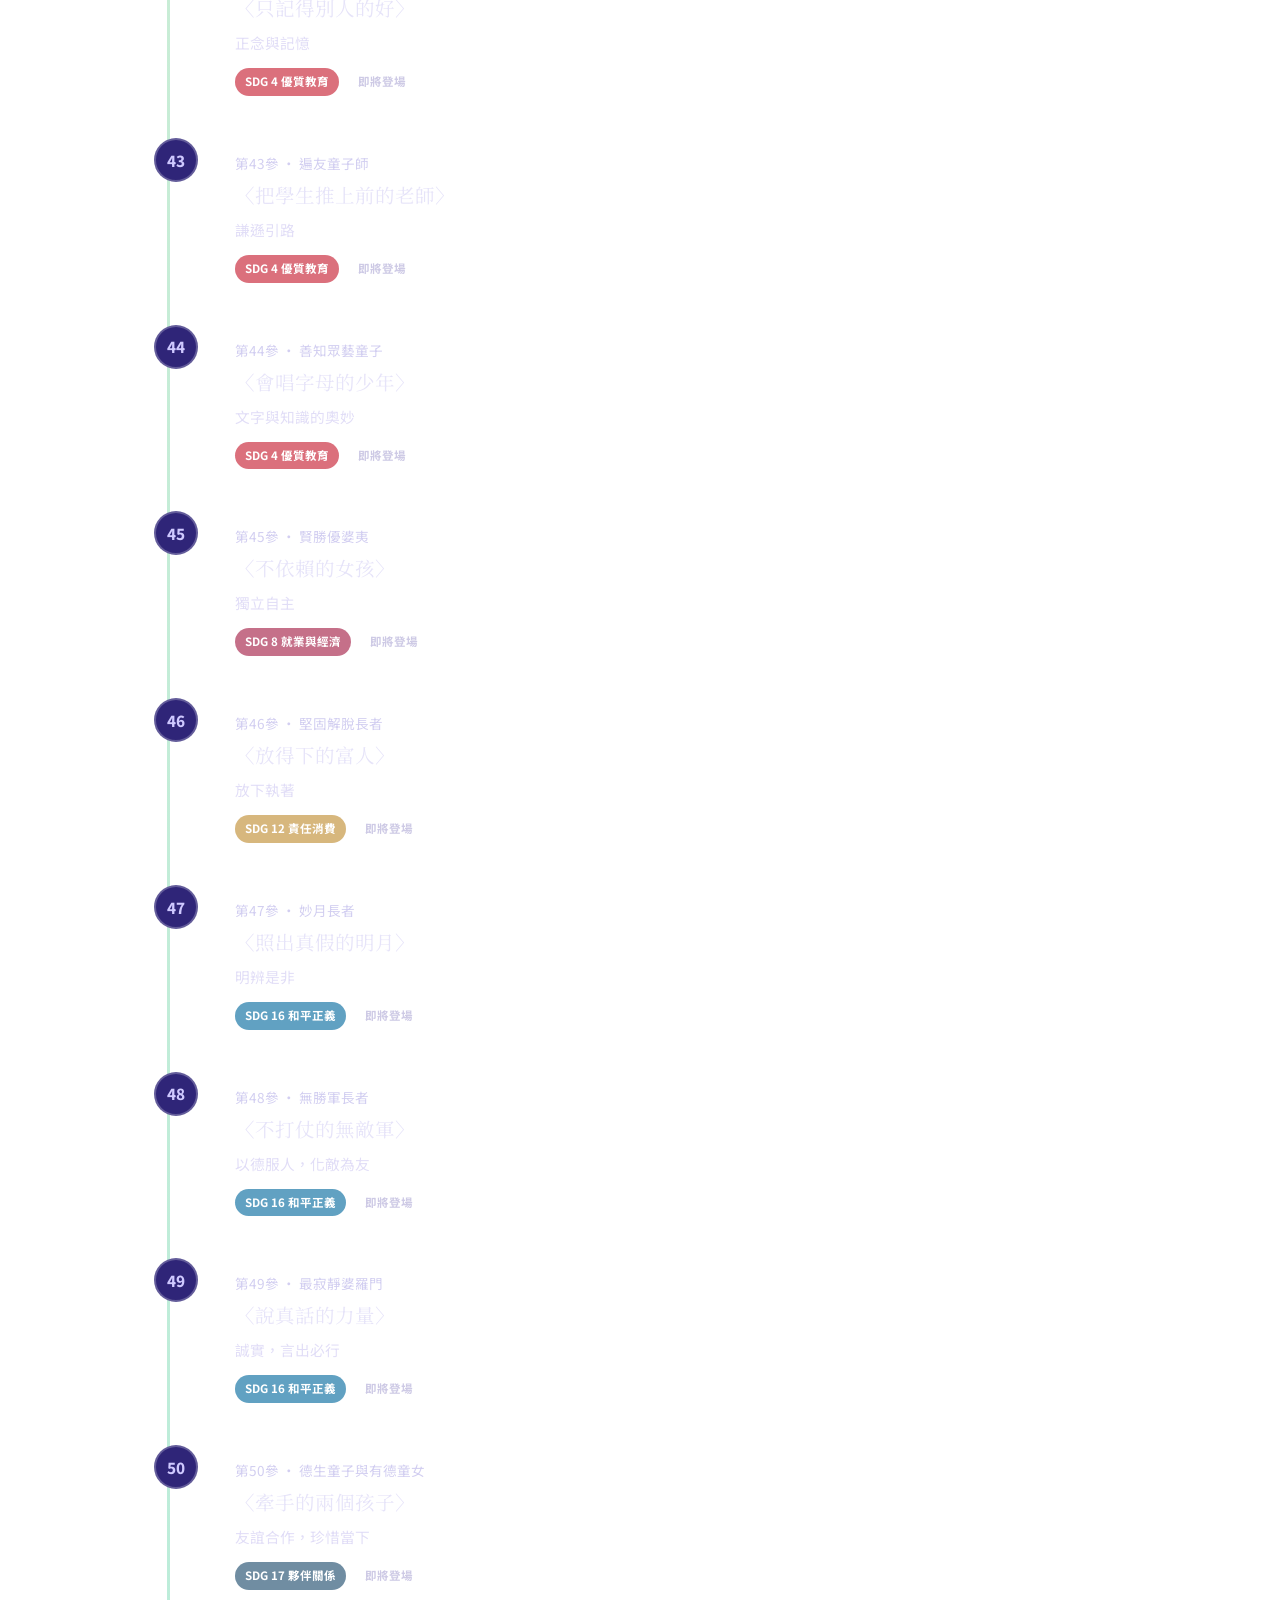
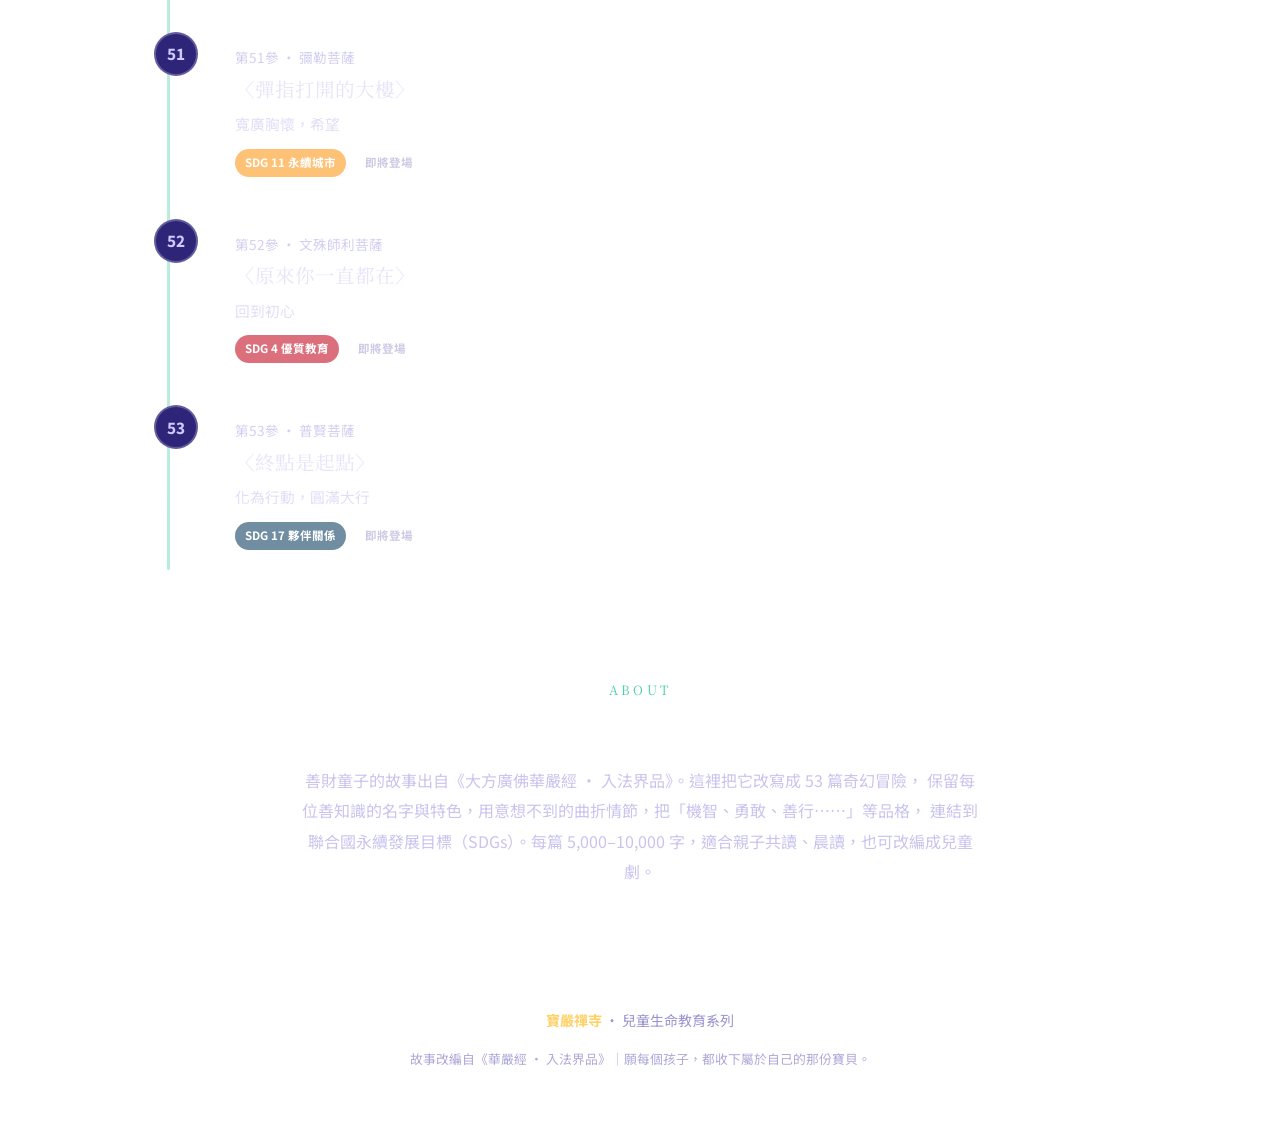
==== commit abe24ac8: "新增第八參 毘目瞿沙仙人〈一握手，遊千國〉（信任＋ESG） - stories/08.html：信任（SDG17 夥伴關係）＋融入 ESG／友善大地 - 仙人一族奉行 ESG：穿樹皮草衣、住不用釘子的" ====
--- a/index.html
+++ b/index.html
@@ -62,7 +62,7 @@
     <!-- 旅程地圖 -->
     <section class="block" id="journey-section">
       <h2 class="section-title"><span class="zh-sub">THE JOURNEY ‧ 53 STOPS</span>向南的旅程地圖</h2>
-      <p class="section-lead">從妙峰山到普賢菩薩，53 站、53 個不重覆的人生道理，完整涵括宇宙人生。<br /><strong id="progress" style="color:var(--jade)">已上架 7 / 53 篇</strong></p>
+      <p class="section-lead">從妙峰山到普賢菩薩，53 站、53 個不重覆的人生道理，完整涵括宇宙人生。<br /><strong id="progress" style="color:var(--jade)">已上架 8 / 53 篇</strong></p>
       <div class="journey" id="journey"><!-- 由 app.js 依 catalog.js 產生 --></div>
     </section>
 
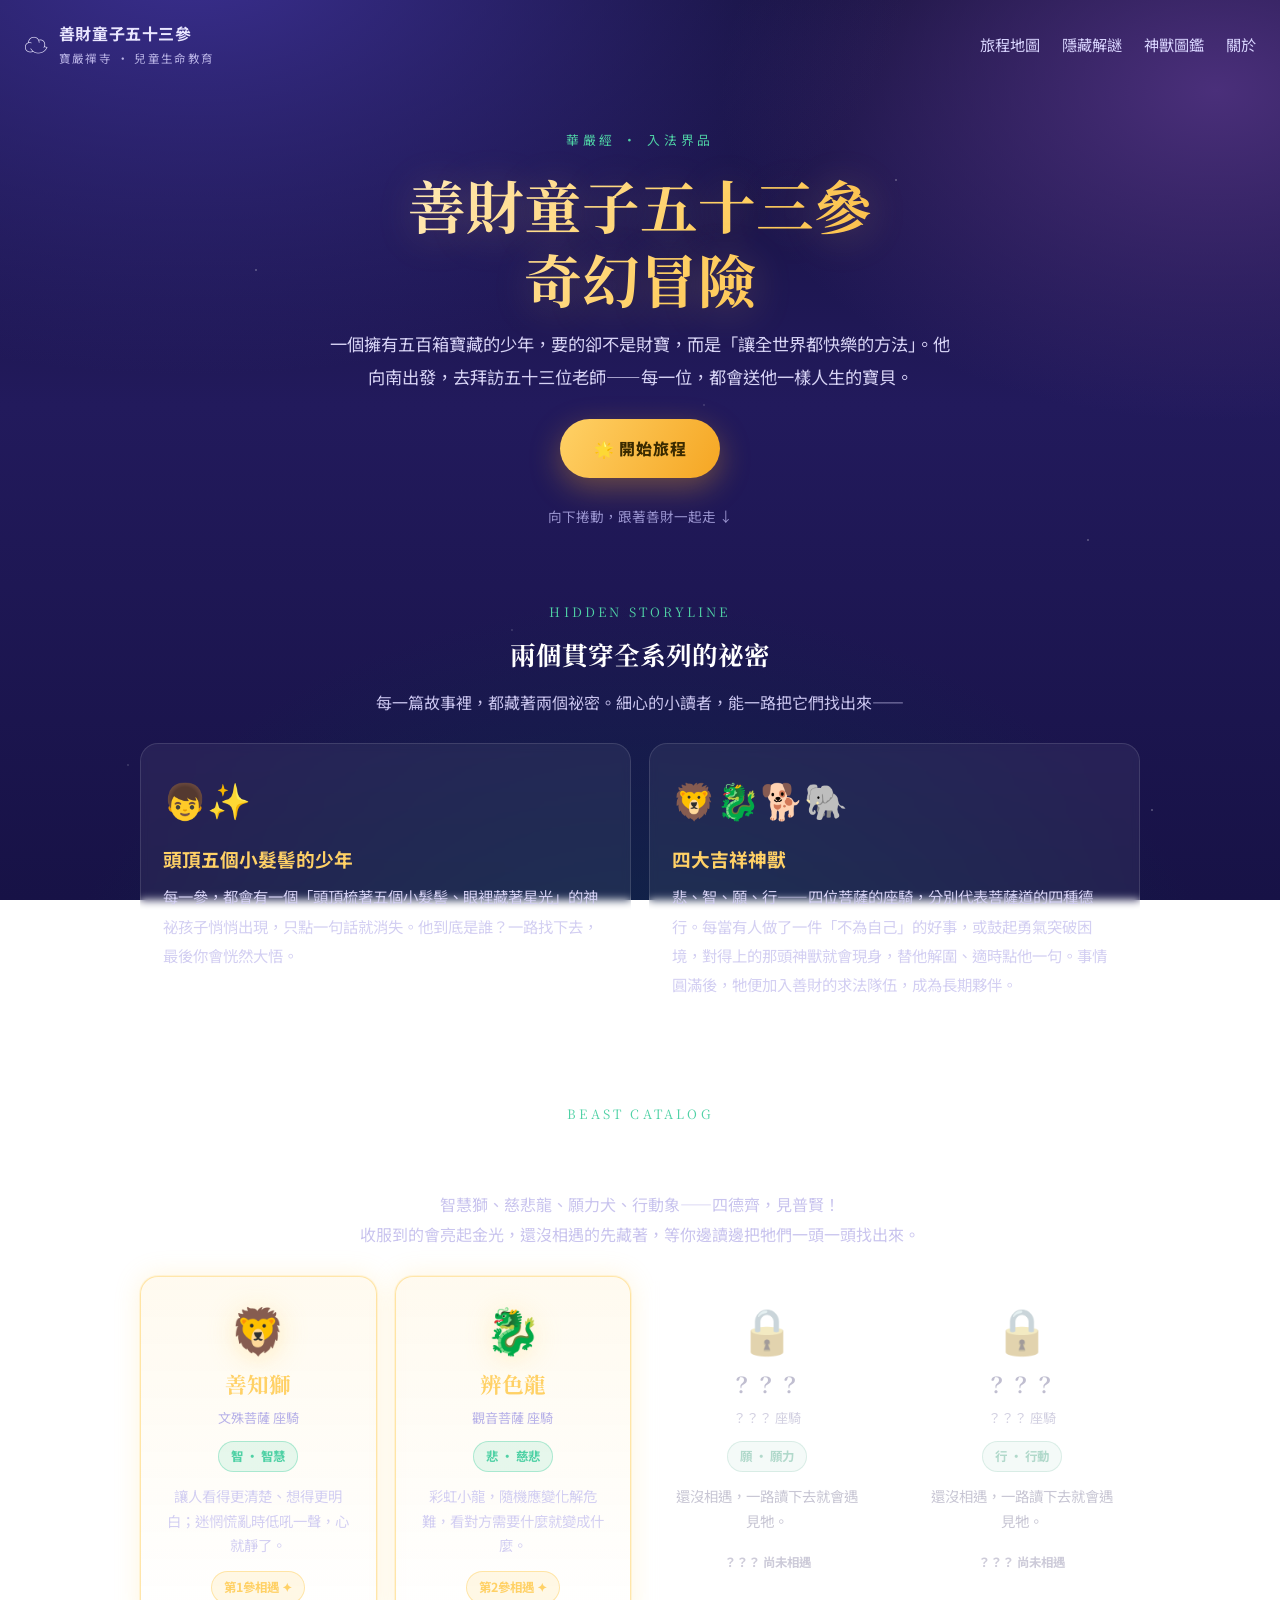
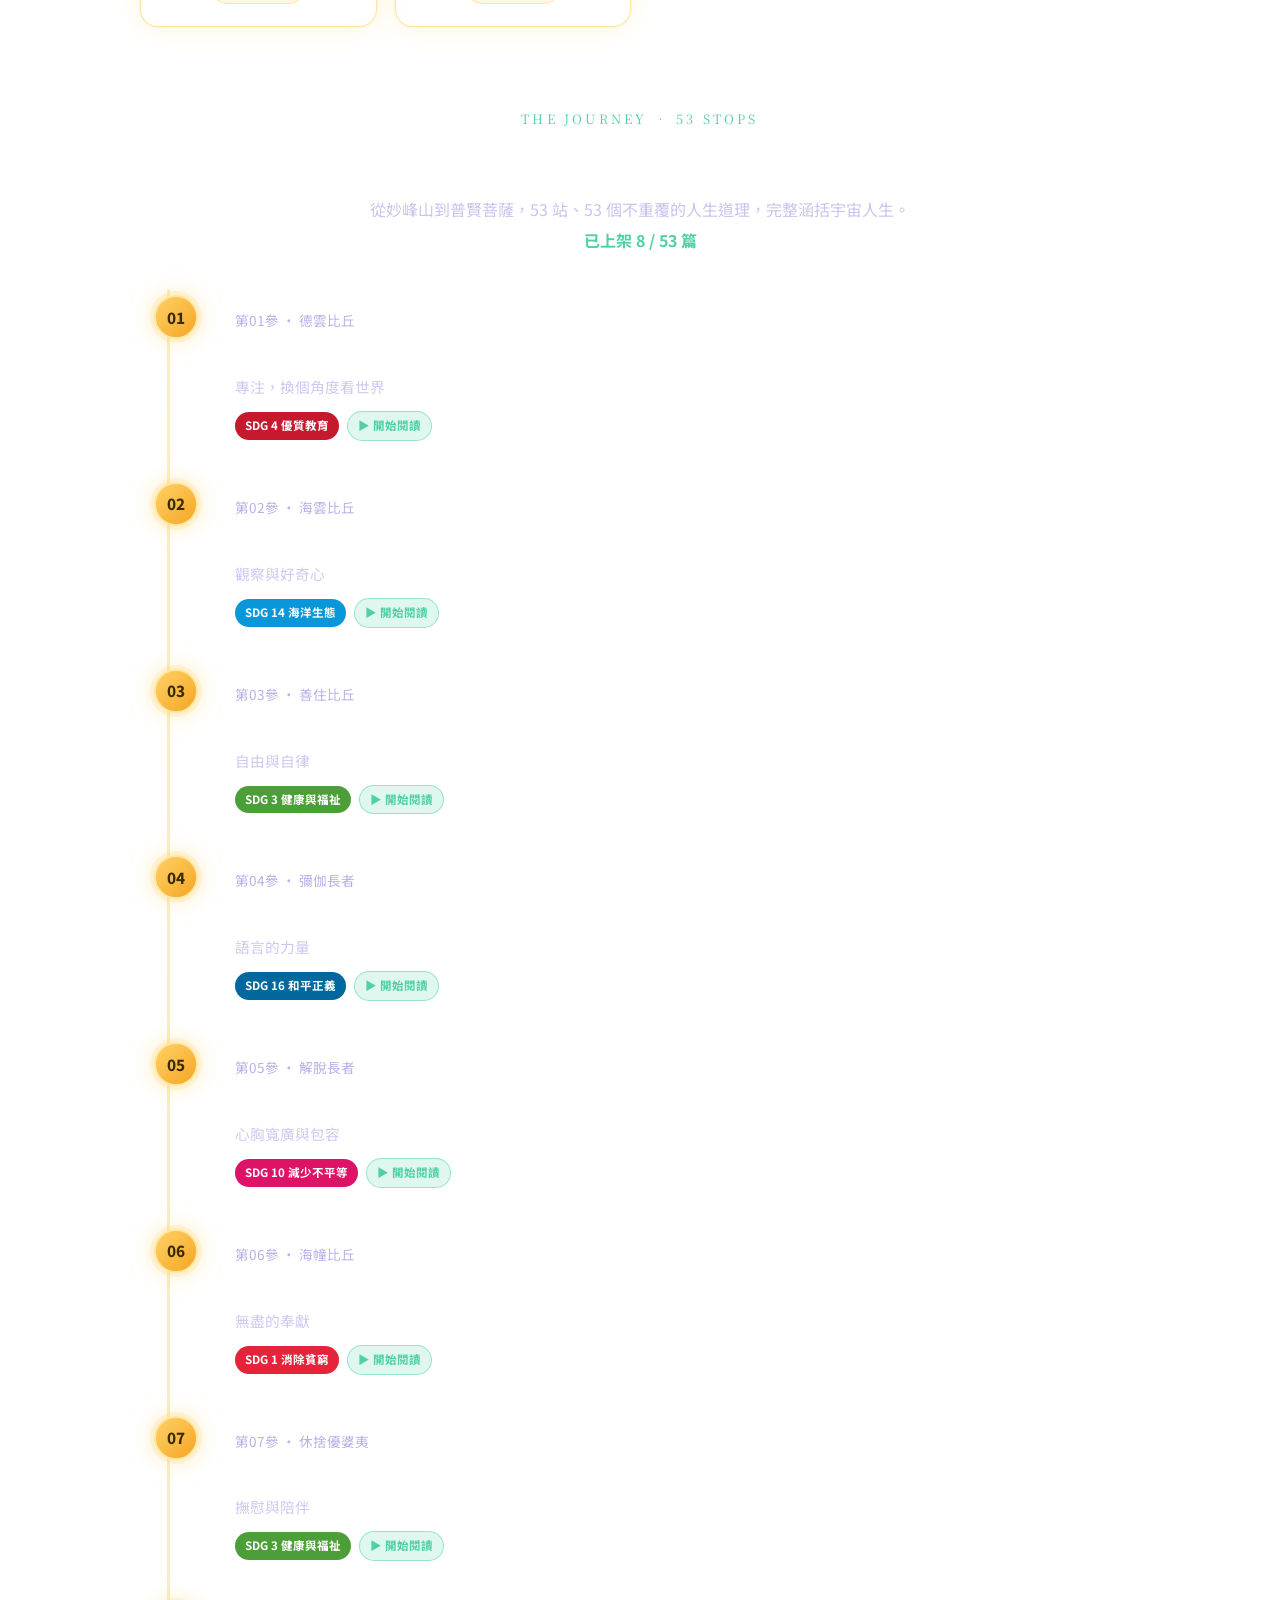
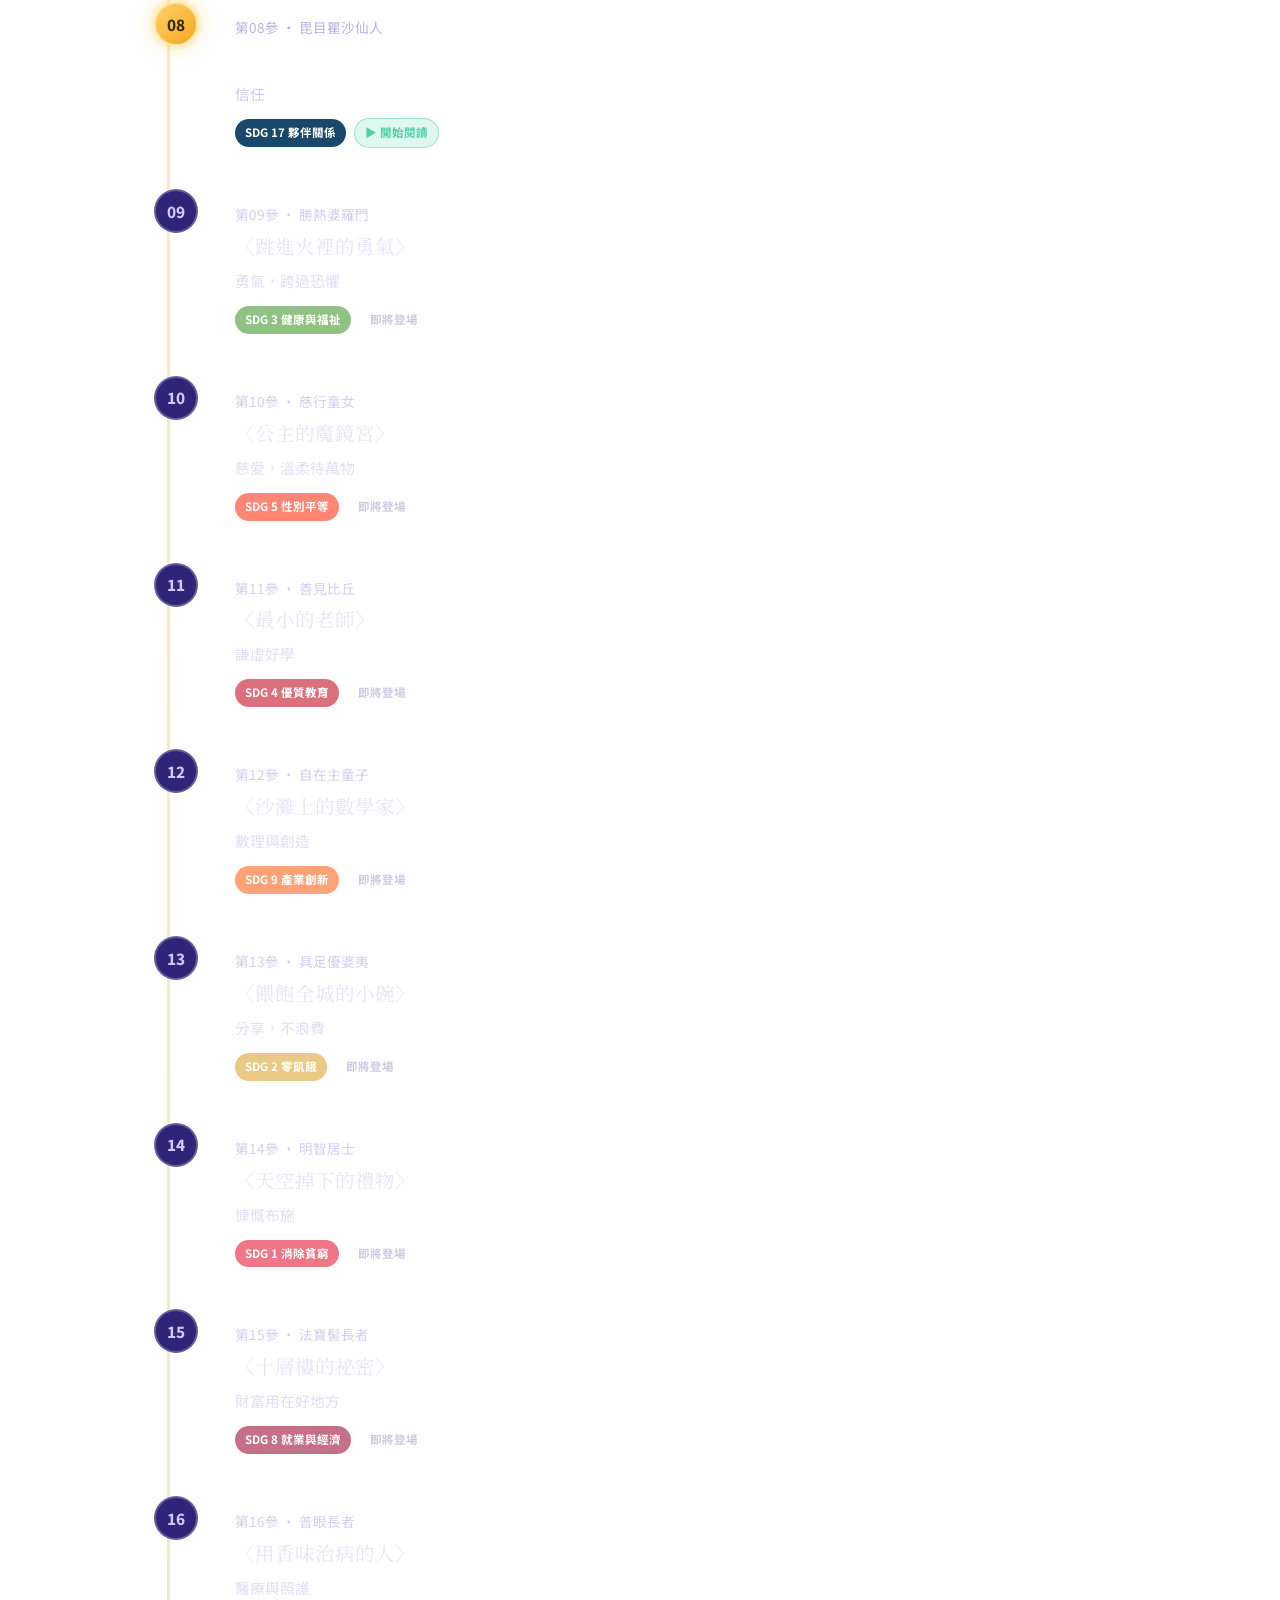
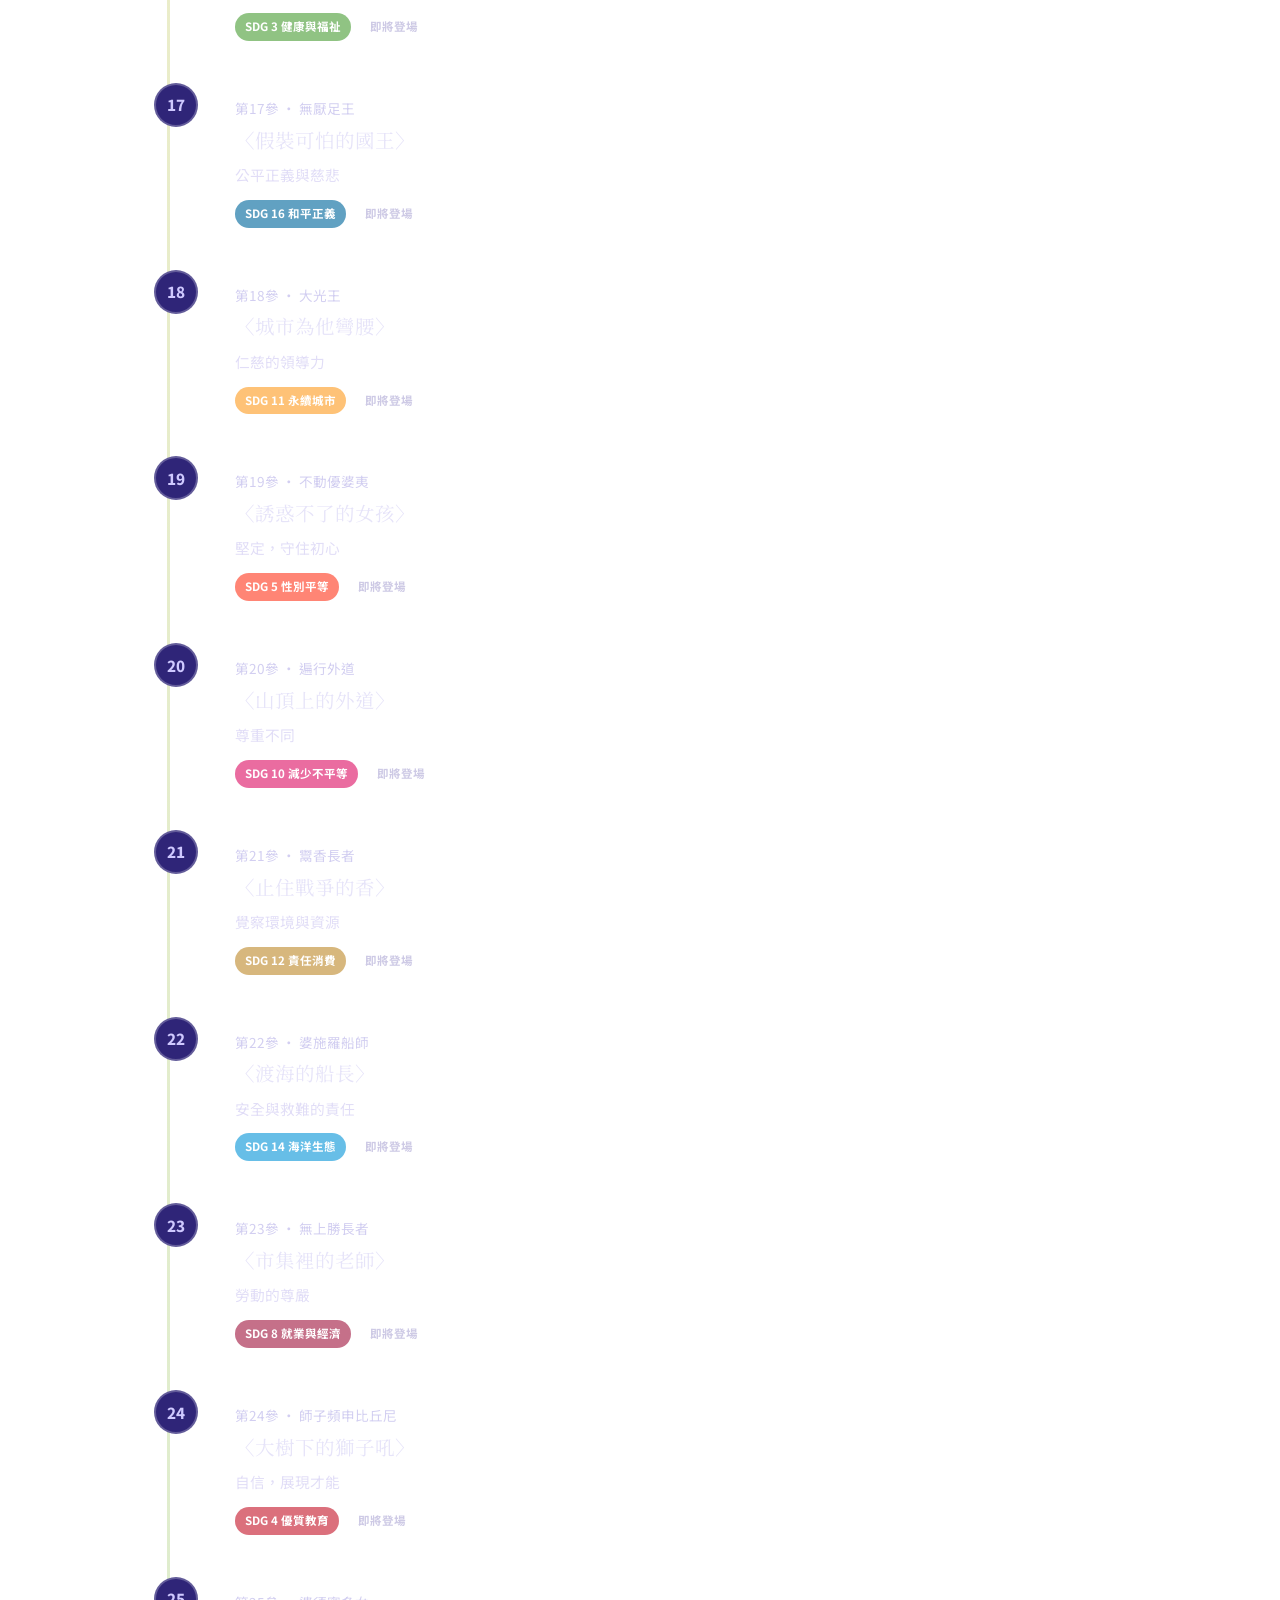
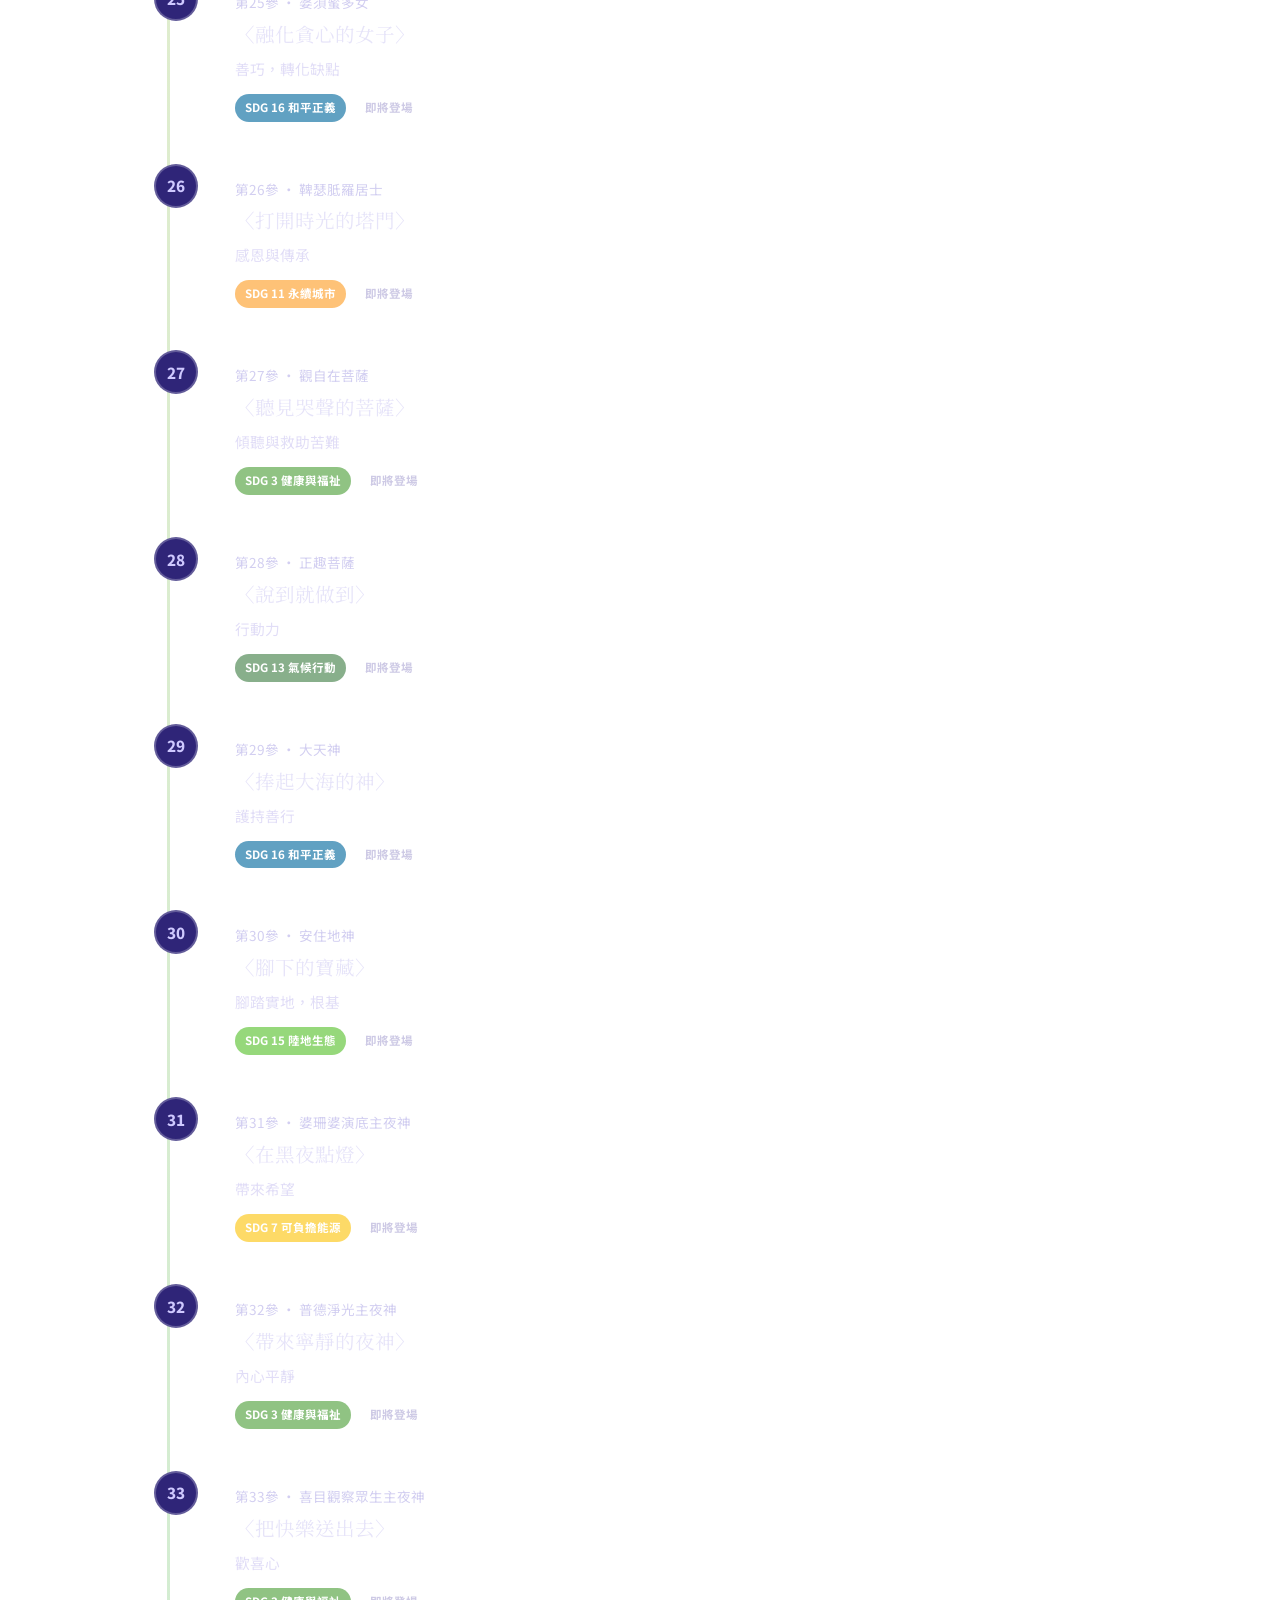
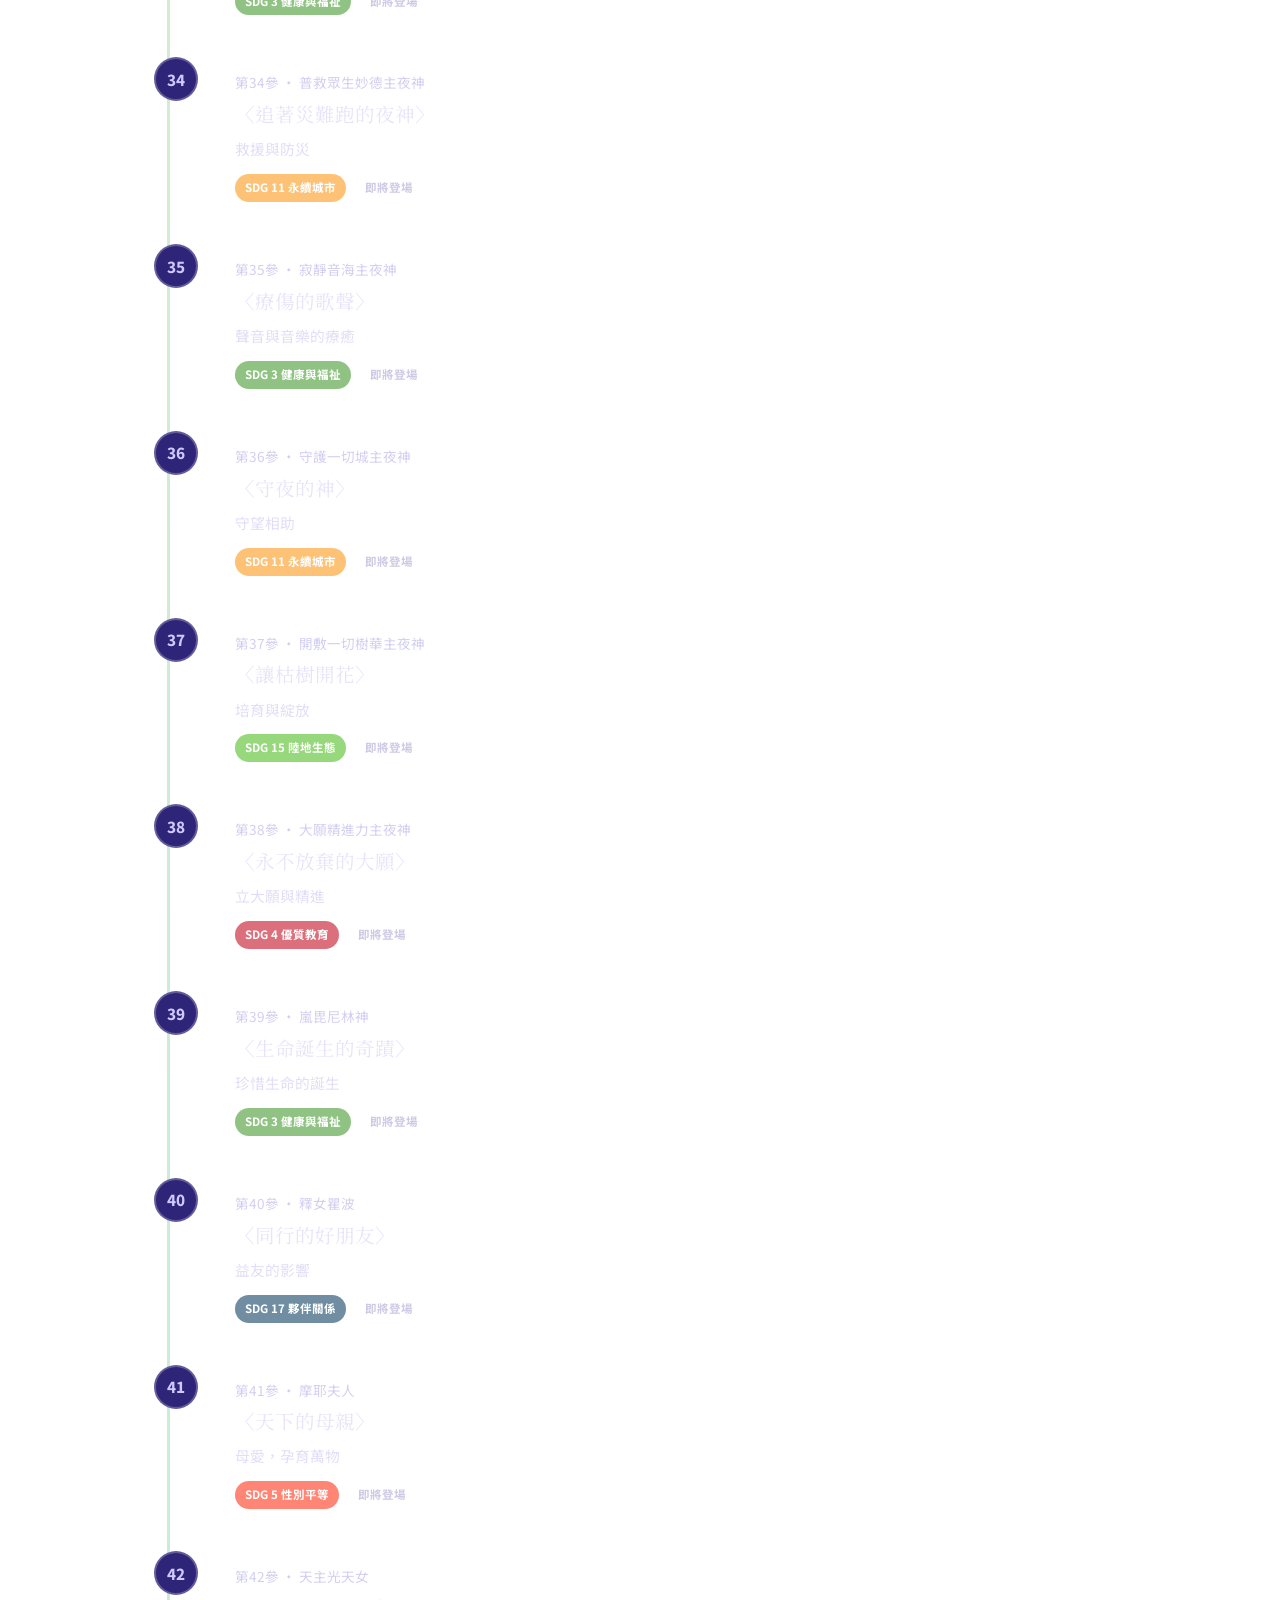
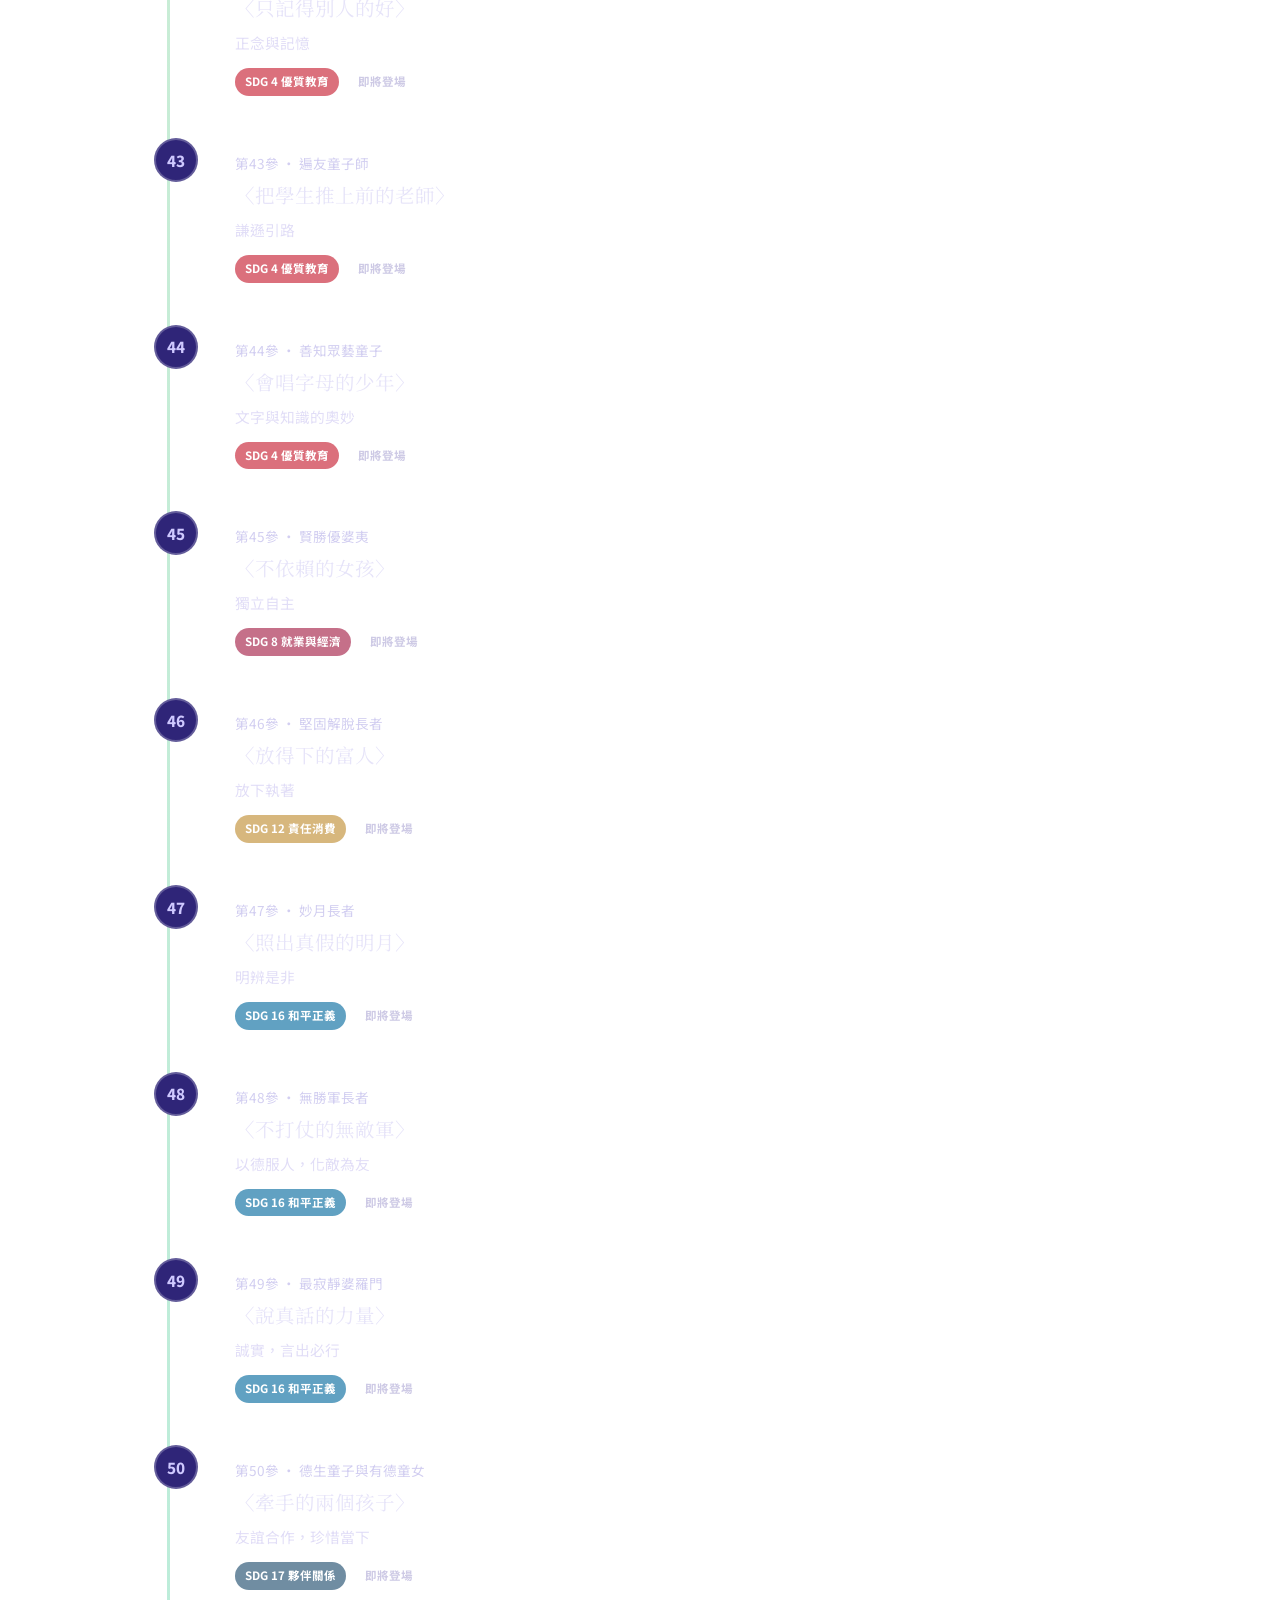
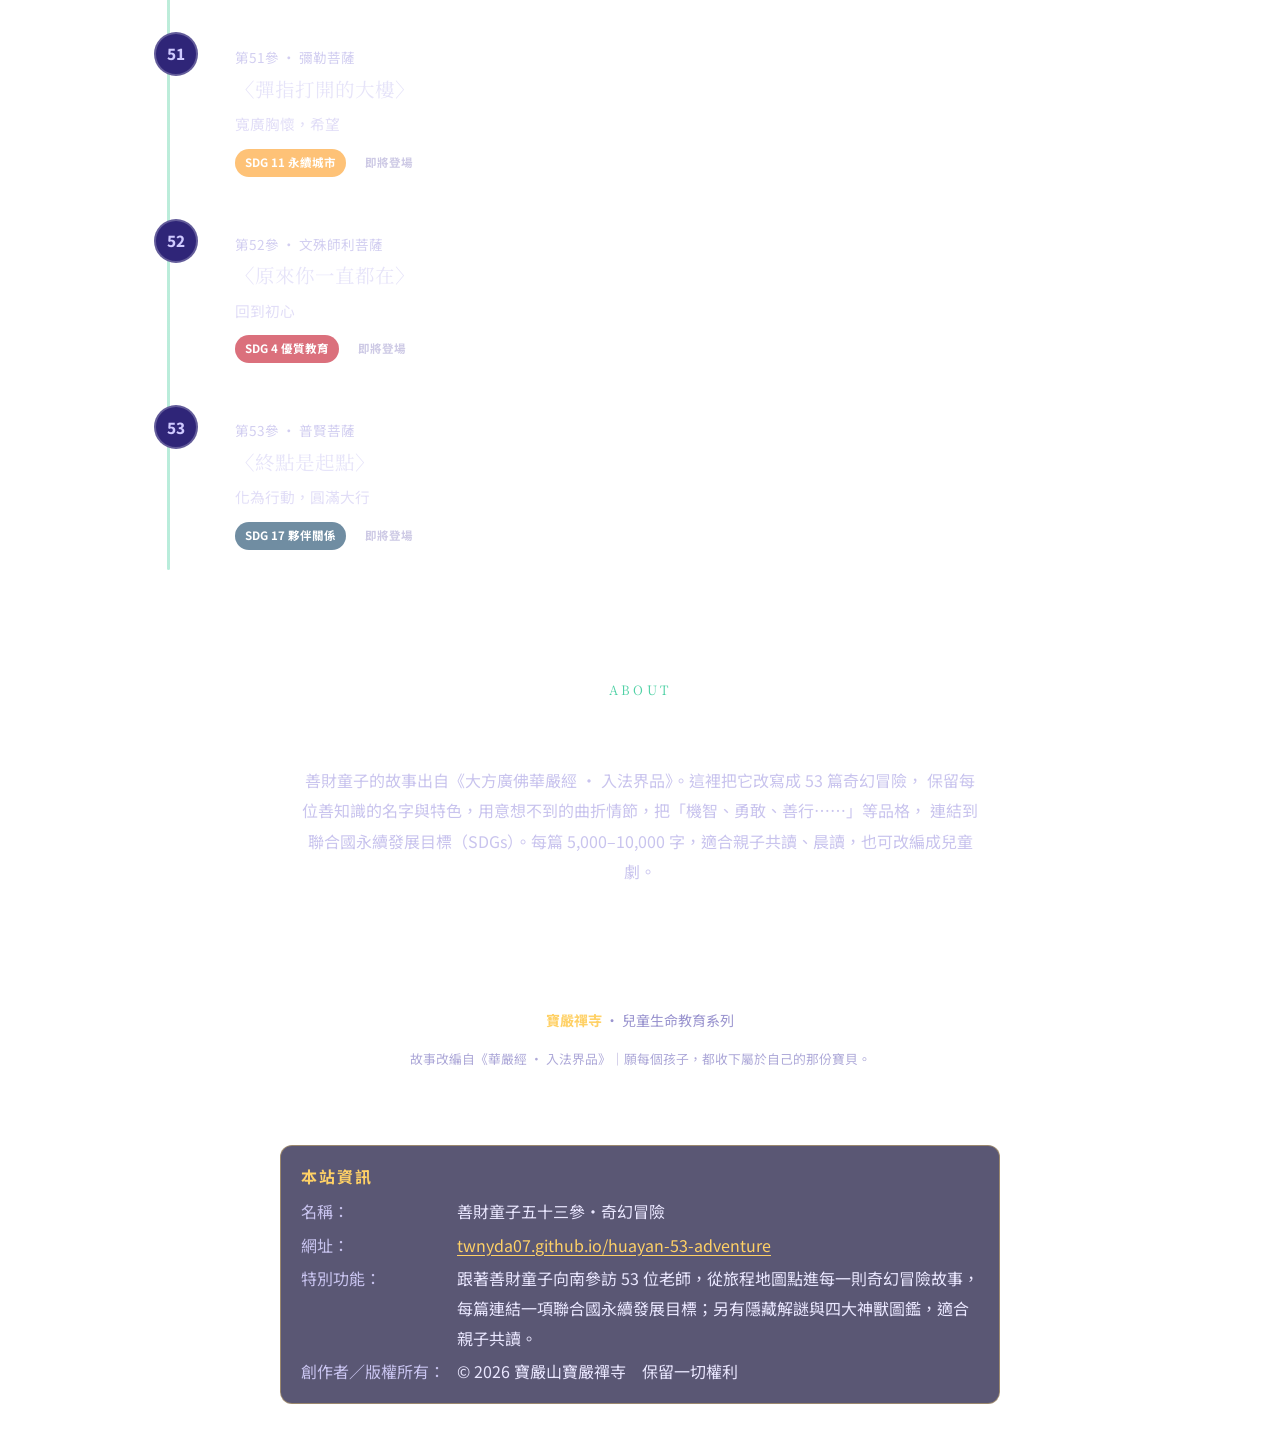
==== commit 4ebf9f23: "頁尾加「本站資訊」聲明（名稱／網址／特別功能／版權所有） Co-Authored-By: Claude Opus 5.5 <noreply@anthropic.com>" ====
--- a/index.html
+++ b/index.html
@@ -9,6 +9,17 @@
   <link rel="preconnect" href="https://fonts.gstatic.com" crossorigin />
   <link href="https://fonts.googleapis.com/css2?family=Noto+Sans+TC:wght@400;500;700;900&family=Noto+Serif+TC:wght@600;700;900&display=swap" rel="stylesheet" />
   <link rel="stylesheet" href="assets/style.css" />
+<style>
+  /* 本站資訊（寶嚴禪寺所有開發一律附） */
+  .siteinfo{position:relative; z-index:1; margin:0 auto 50px; width:calc(100% - 32px); max-width:720px; text-align:left; font-size:16px; line-height:1.85;
+    color:#eae7ff; background:rgba(20,16,58,.7); border:1px solid rgba(255,209,102,.4); border-radius:12px; padding:16px 20px;}
+  .siteinfo .si-h{color:var(--gold); font-weight:700; letter-spacing:.12em; margin-bottom:6px;}
+  .siteinfo dl{display:grid; grid-template-columns:max-content 1fr; gap:4px 12px; margin:0;}
+  .siteinfo dt{color:#c9c4f0; white-space:nowrap;}
+  .siteinfo dd{margin:0; word-break:break-word;}
+  .siteinfo a{color:var(--gold); text-decoration:underline; text-underline-offset:3px; display:inline-block; padding:6px 0; margin:-6px 0;}
+  @media(max-width:420px){ .siteinfo dl{grid-template-columns:1fr; gap:0;} .siteinfo dd{margin-bottom:6px;} }
+</style>
 </head>
 <body>
   <header class="site-header">
@@ -82,6 +93,16 @@
     <p style="font-size:.8rem;opacity:.8">故事改編自《華嚴經 ‧ 入法界品》｜願每個孩子，都收下屬於自己的那份寶貝。</p>
   </footer>
 
+  <section class="siteinfo" aria-label="本站資訊">
+    <div class="si-h">本站資訊</div>
+    <dl>
+      <dt>名稱：</dt><dd>善財童子五十三參・奇幻冒險</dd>
+      <dt>網址：</dt><dd><a href="https://twnyda07.github.io/huayan-53-adventure/">twnyda07.github.io/huayan-53-adventure</a></dd>
+      <dt>特別功能：</dt><dd>跟著善財童子向南參訪 53 位老師，從旅程地圖點進每一則奇幻冒險故事，每篇連結一項聯合國永續發展目標；另有隱藏解謎與四大神獸圖鑑，適合親子共讀。</dd>
+      <dt>創作者／版權所有：</dt><dd>© 2026 寶嚴山寶嚴禪寺　保留一切權利</dd>
+    </dl>
+  </section>
+
   <script src="data/catalog.js"></script>
   <script src="assets/app.js"></script>
 </body>
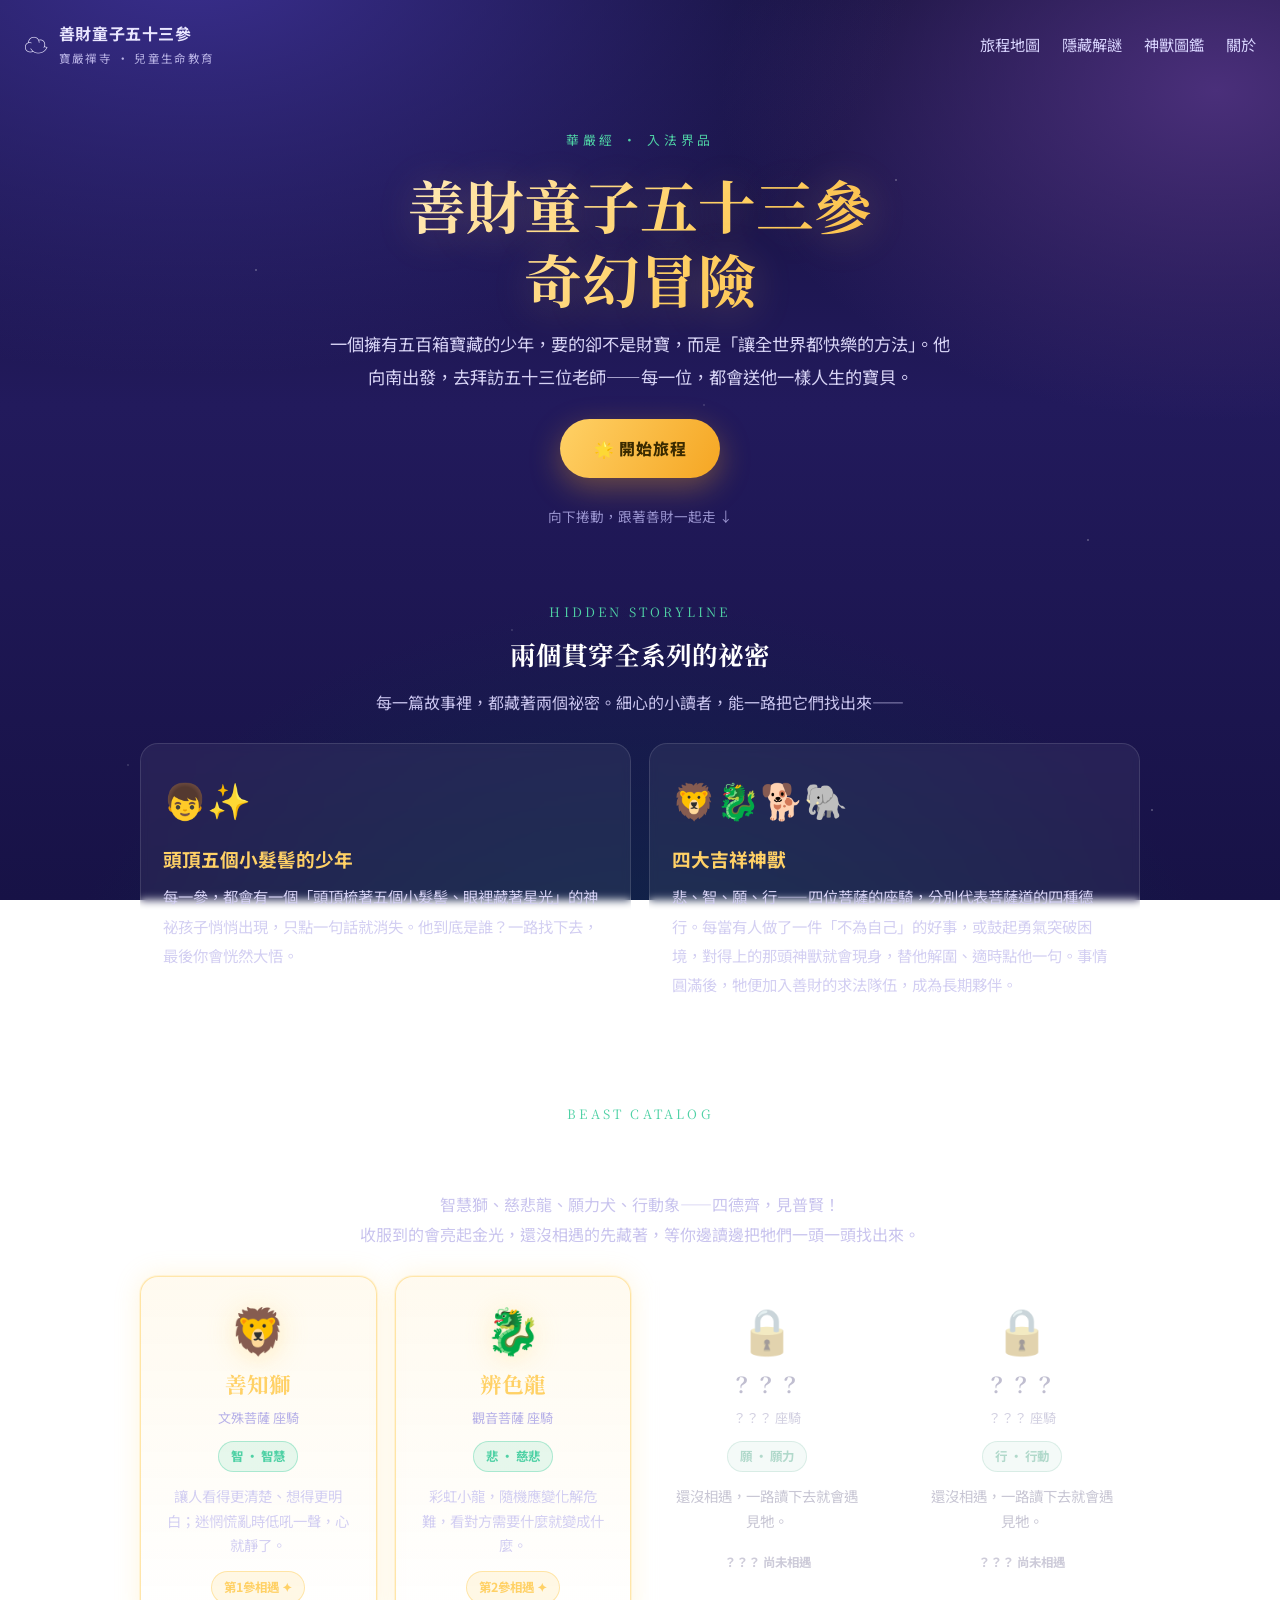
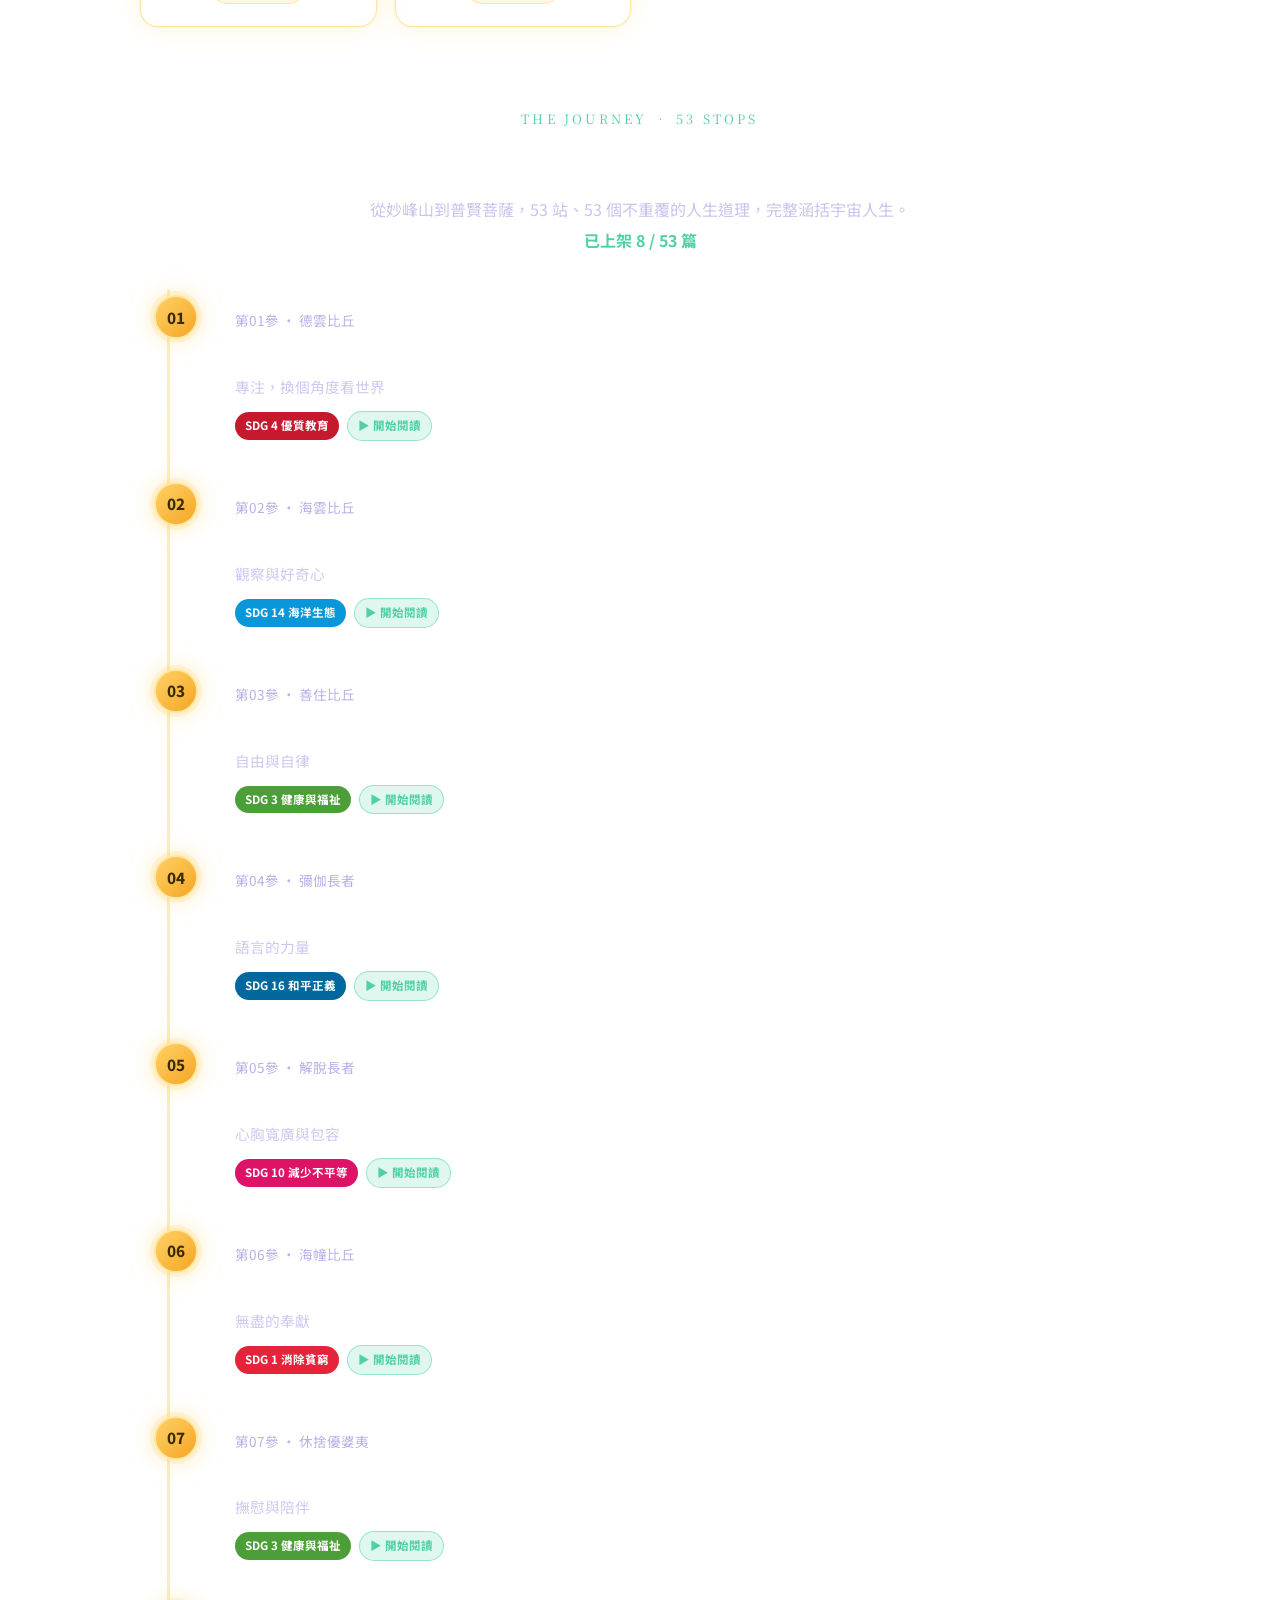
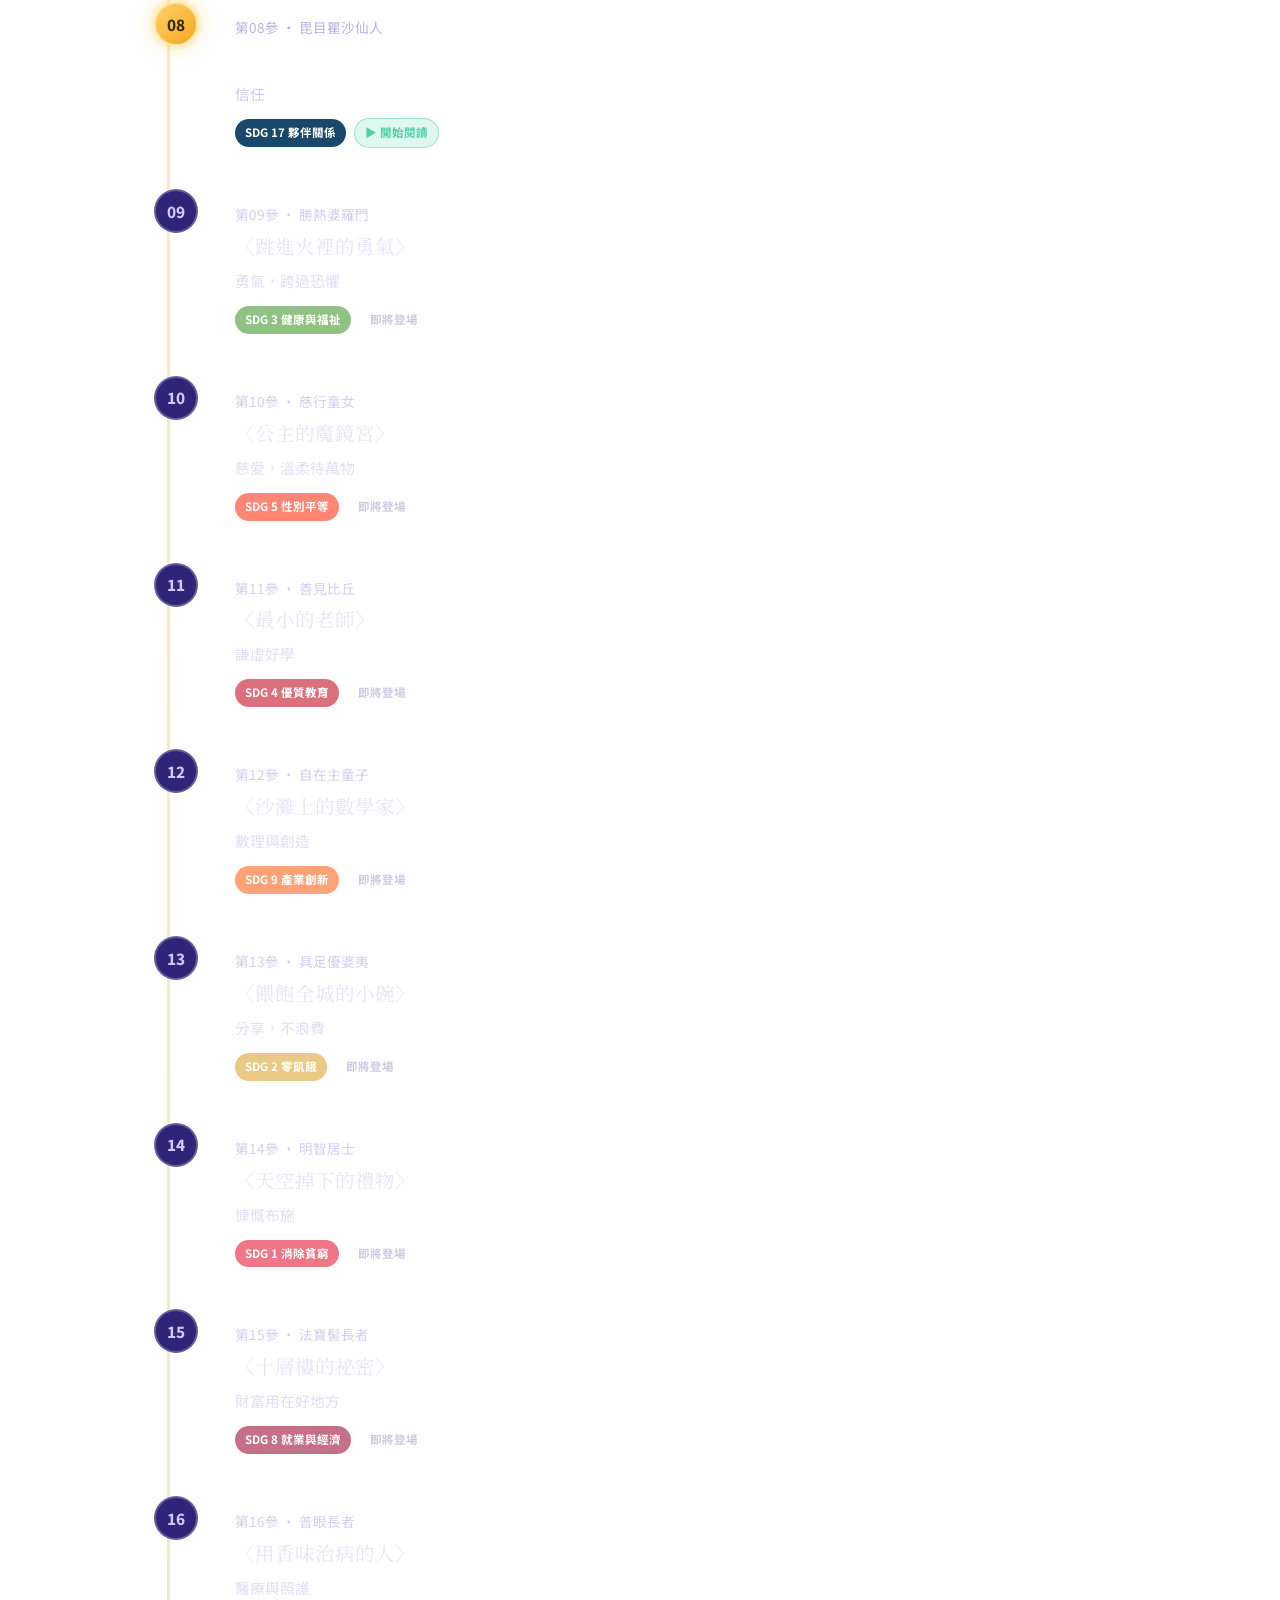
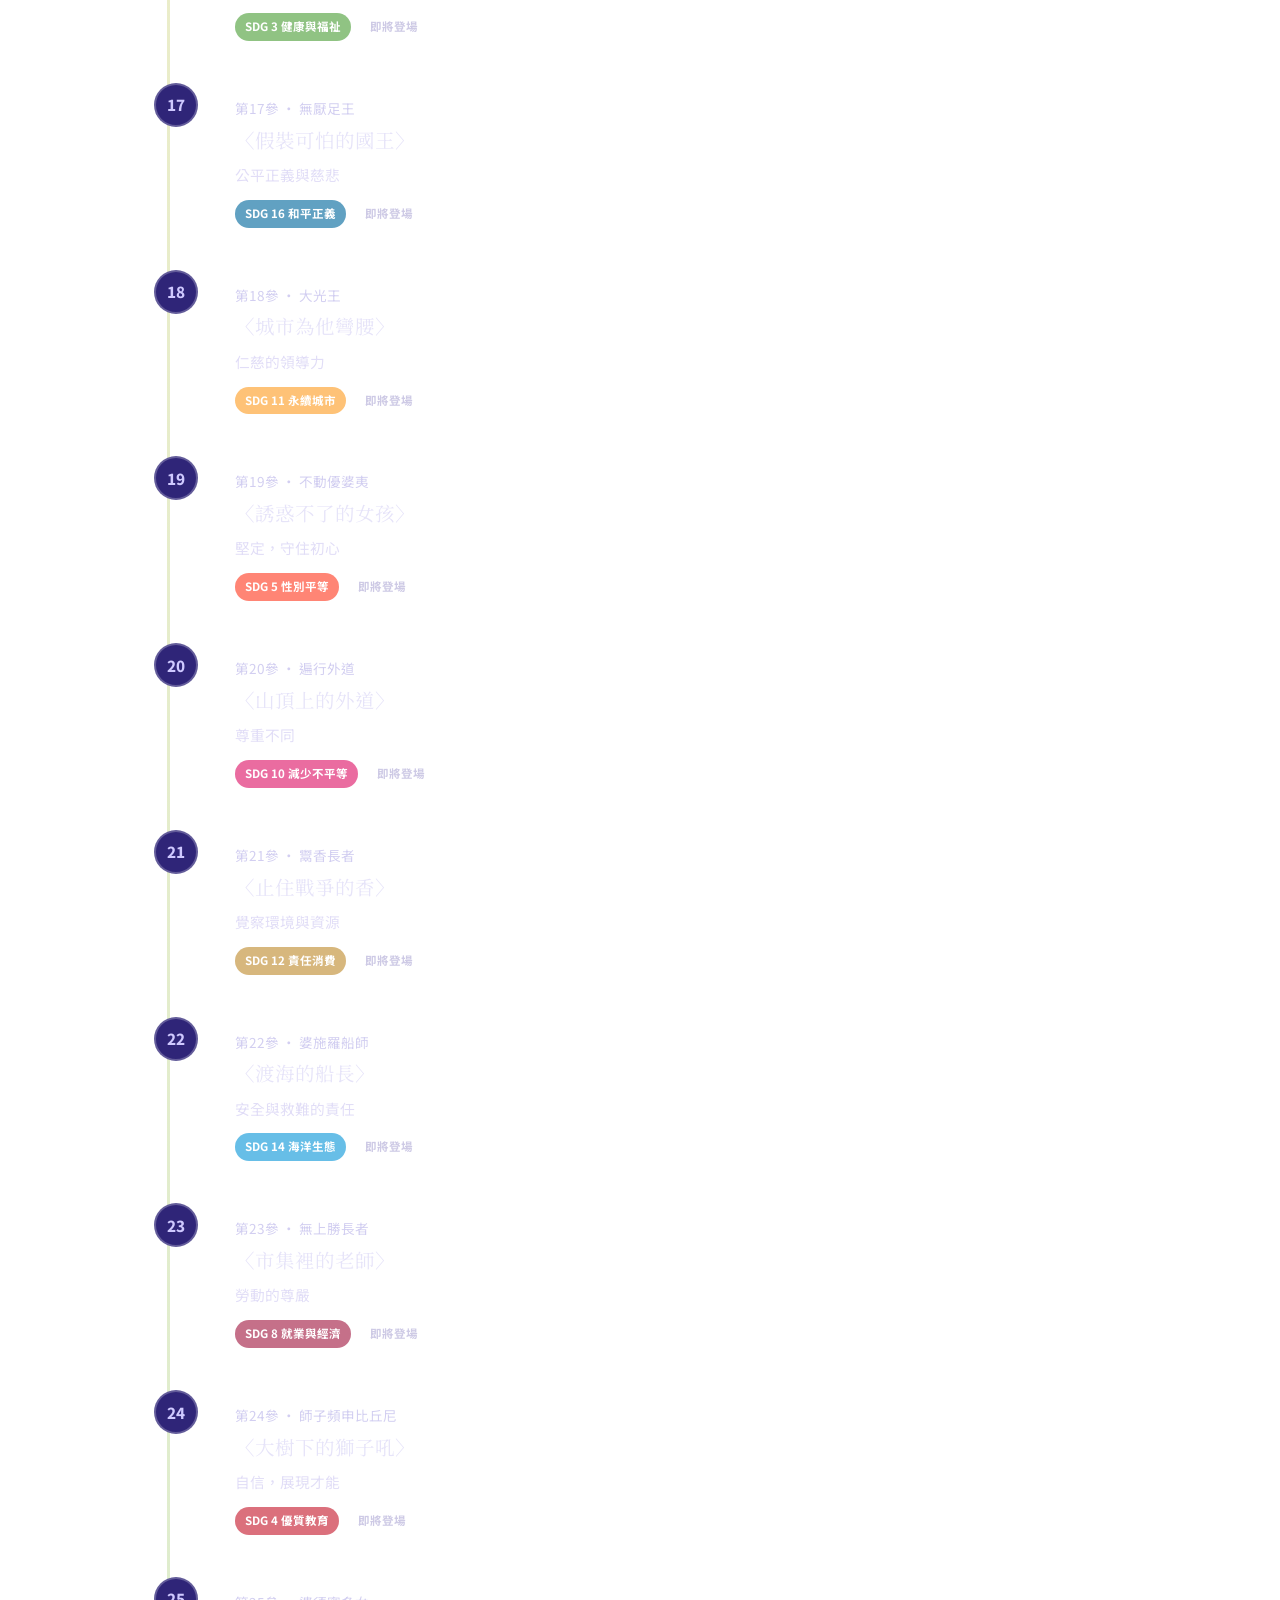
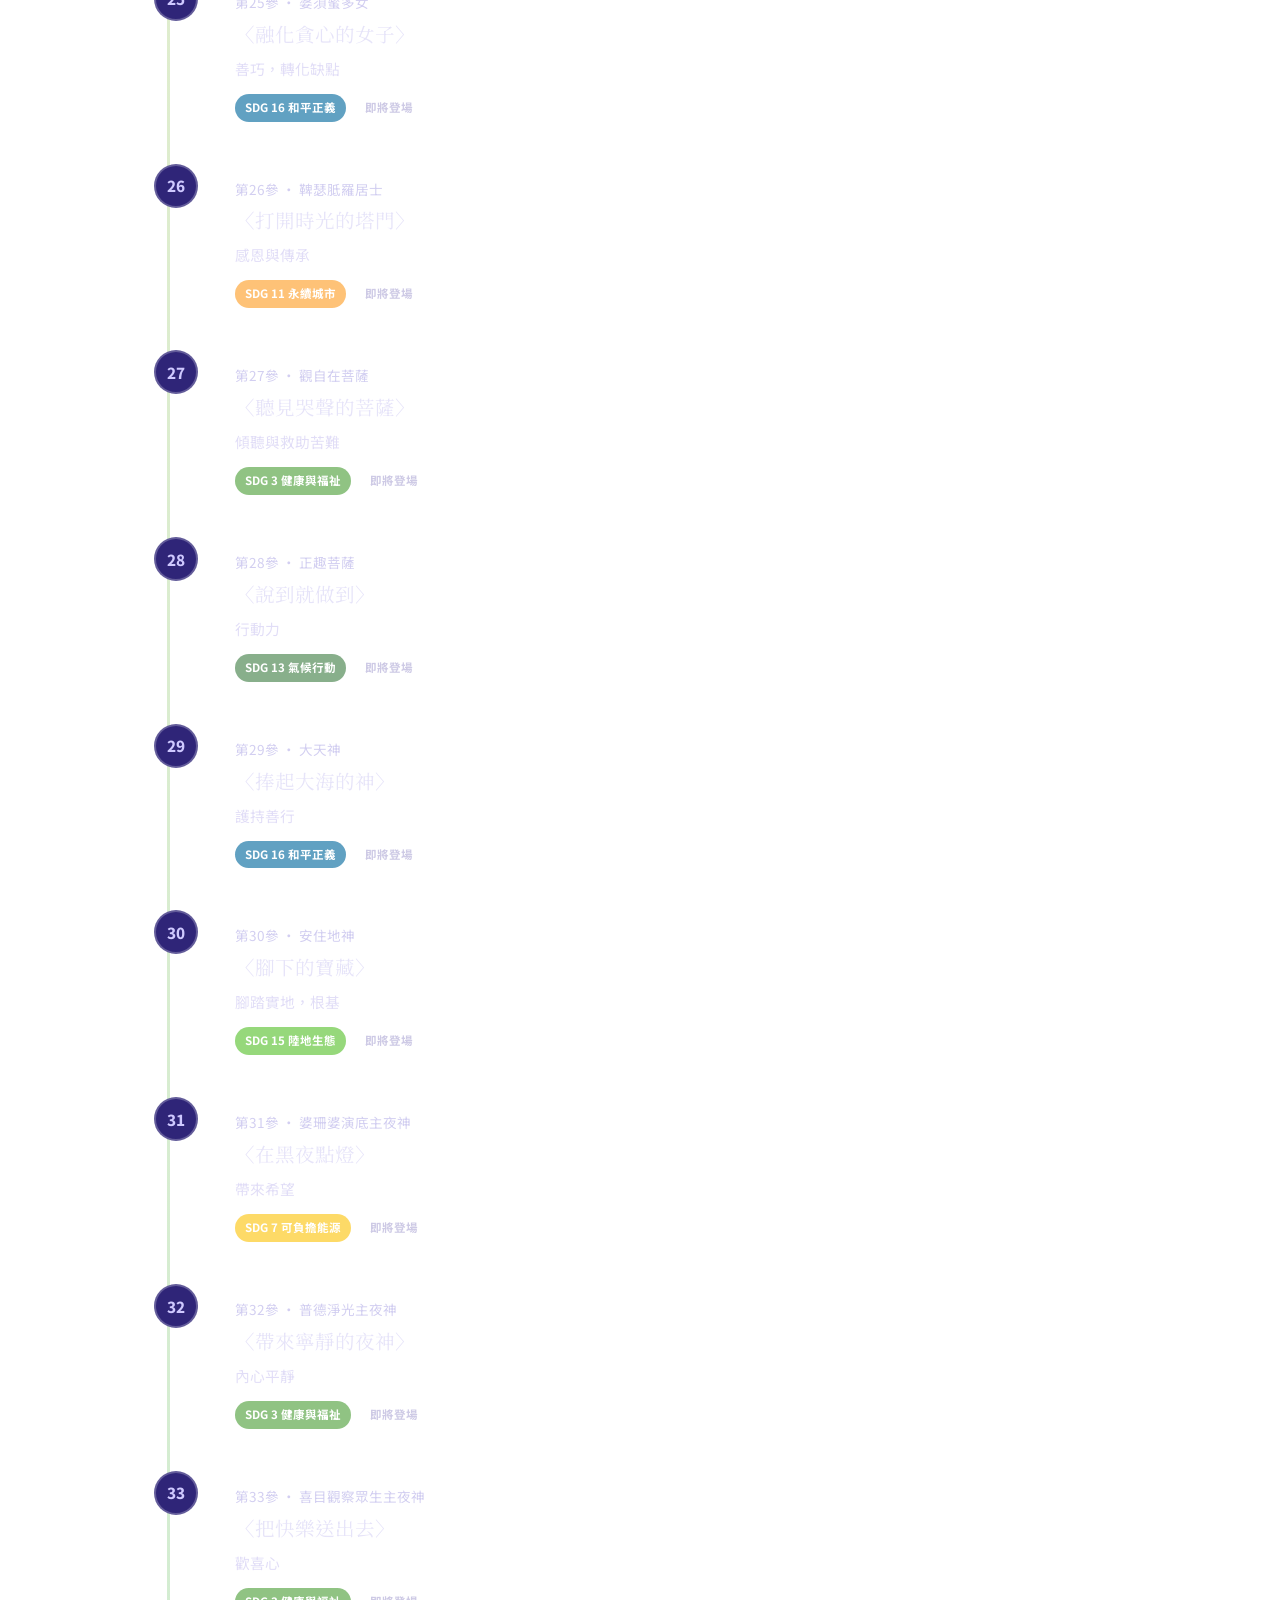
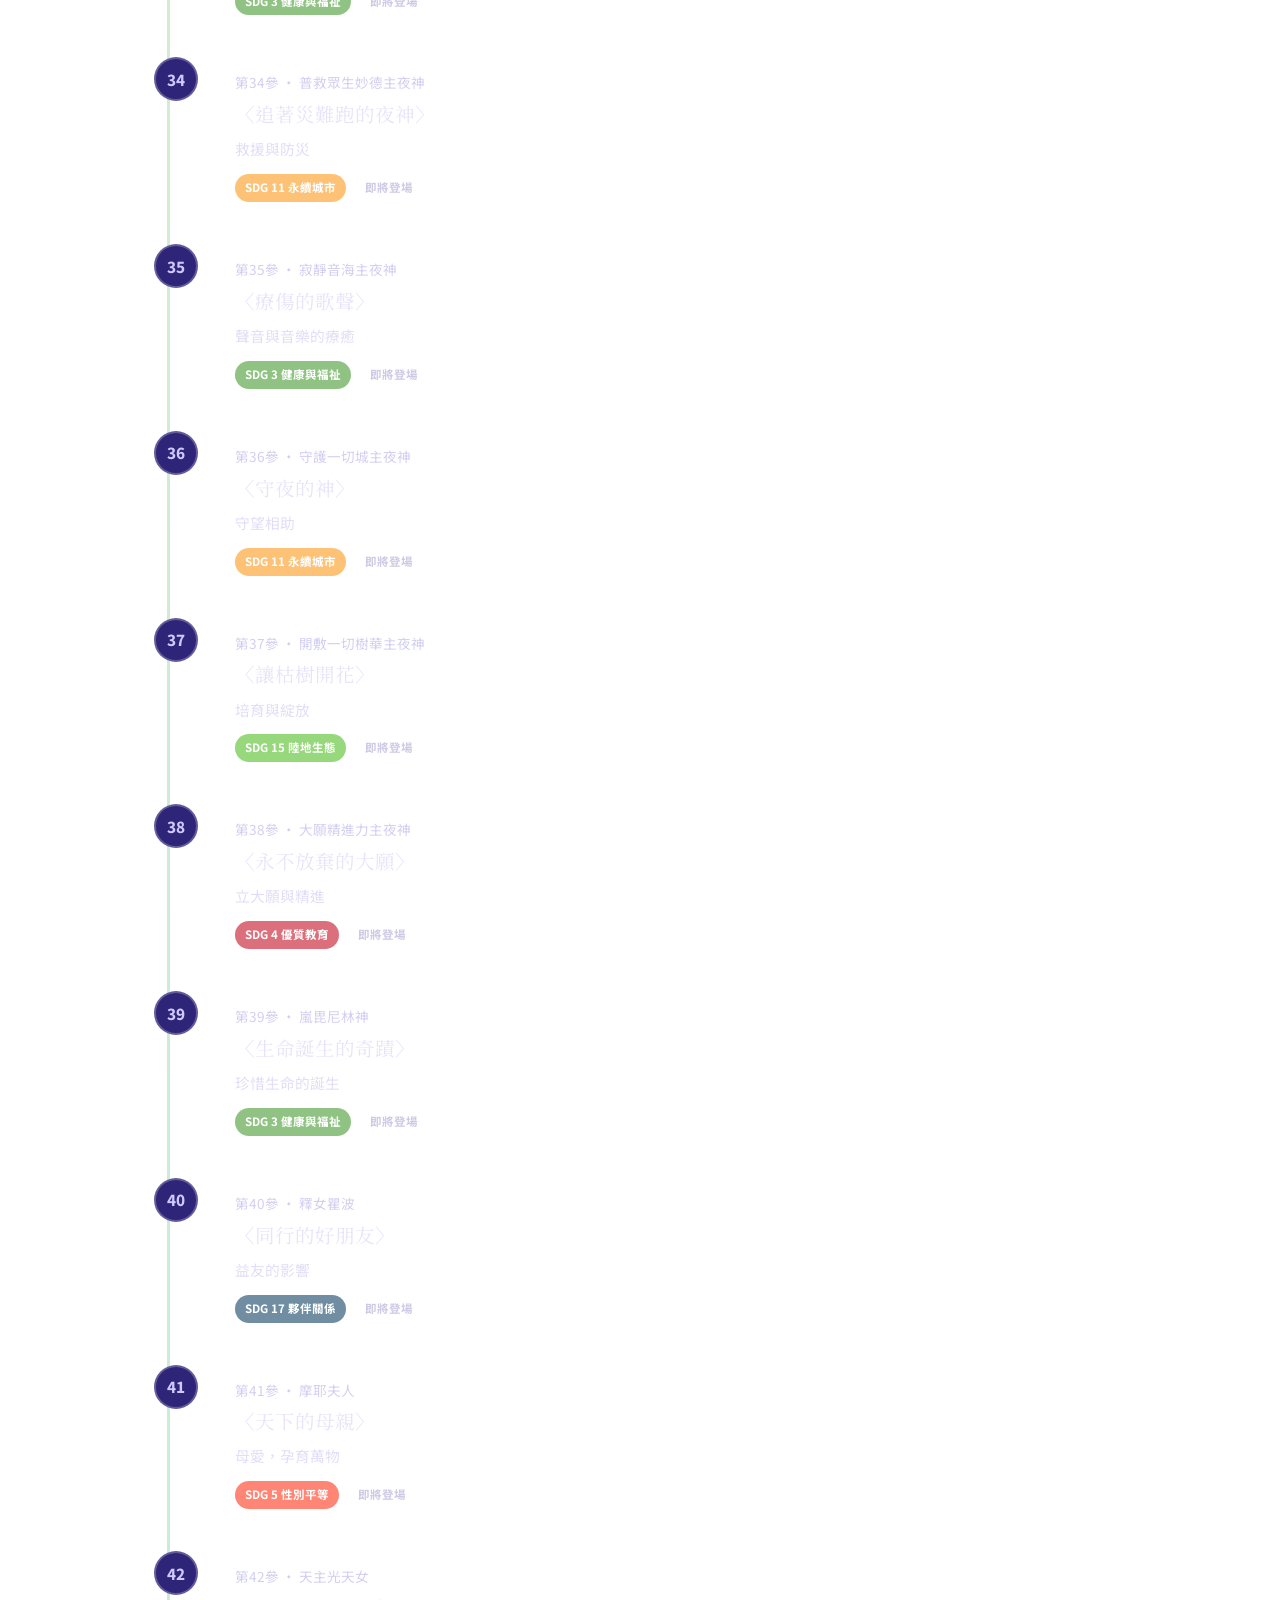
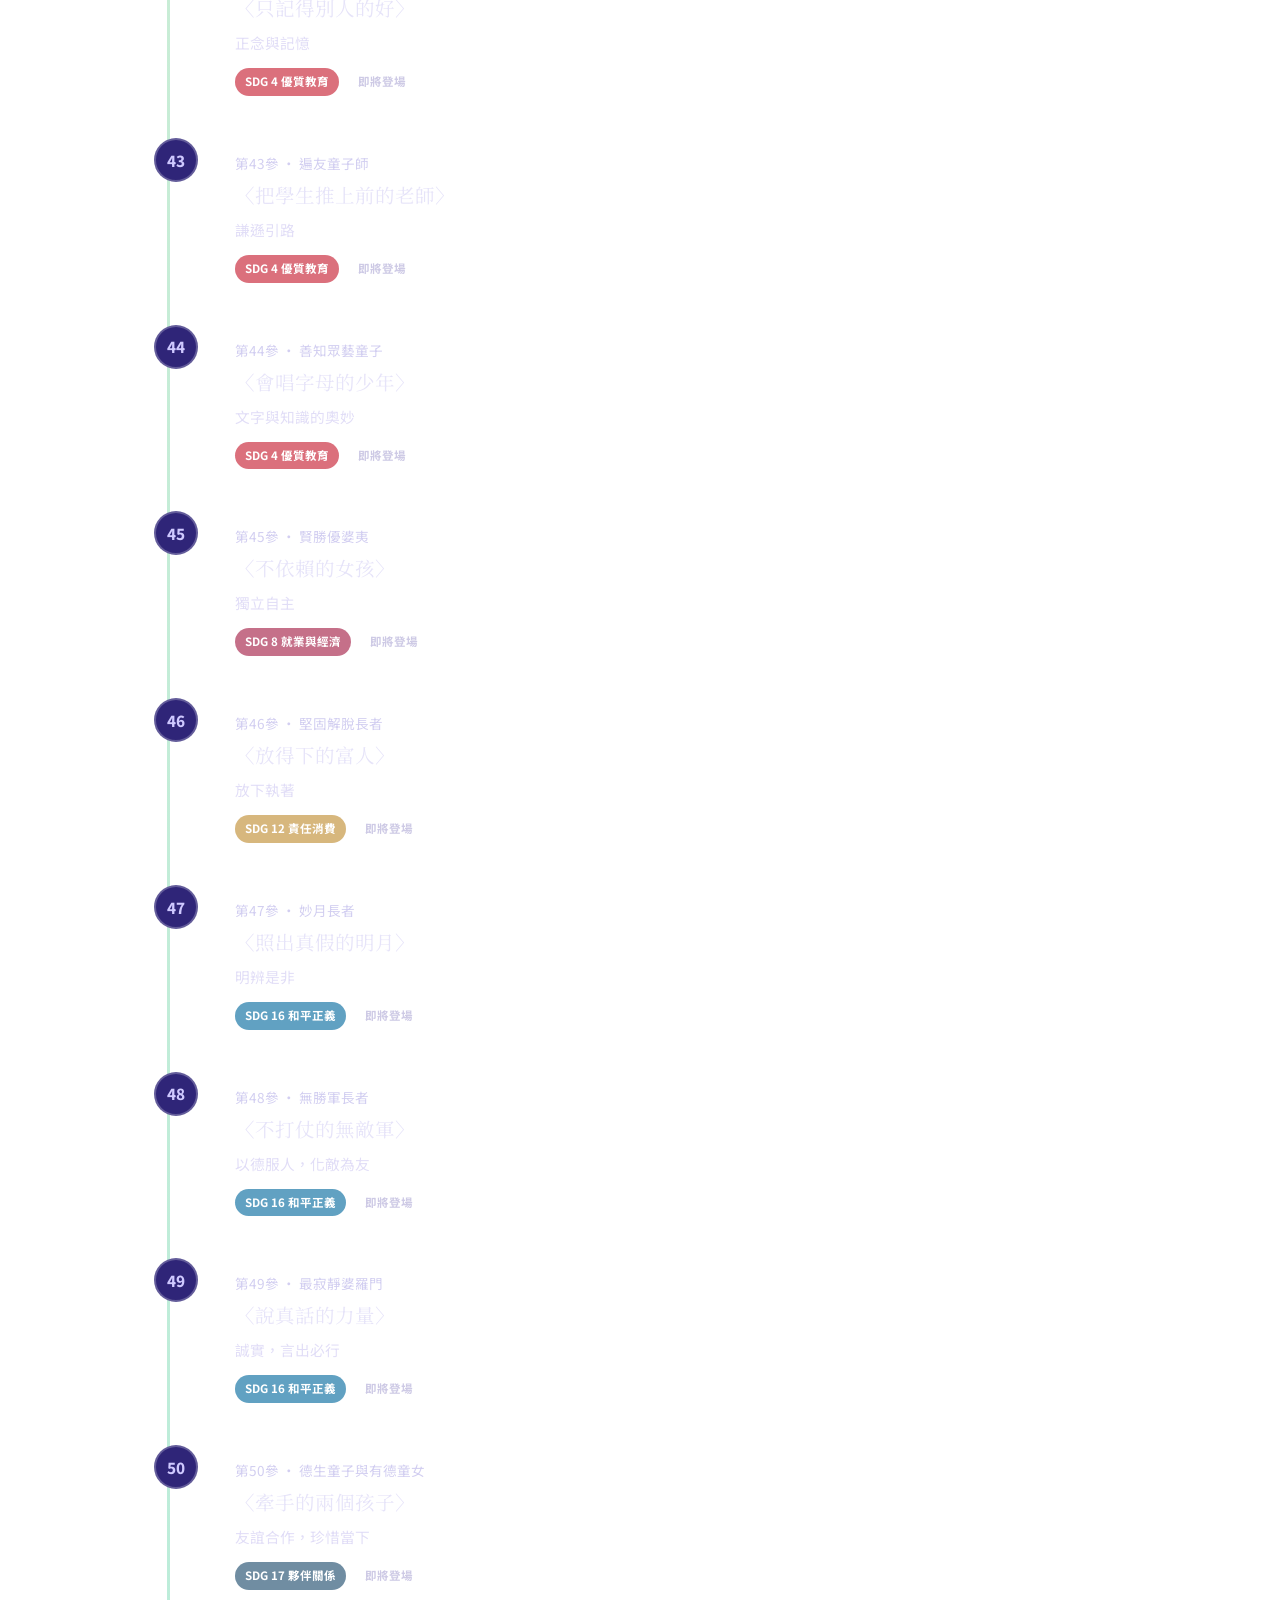
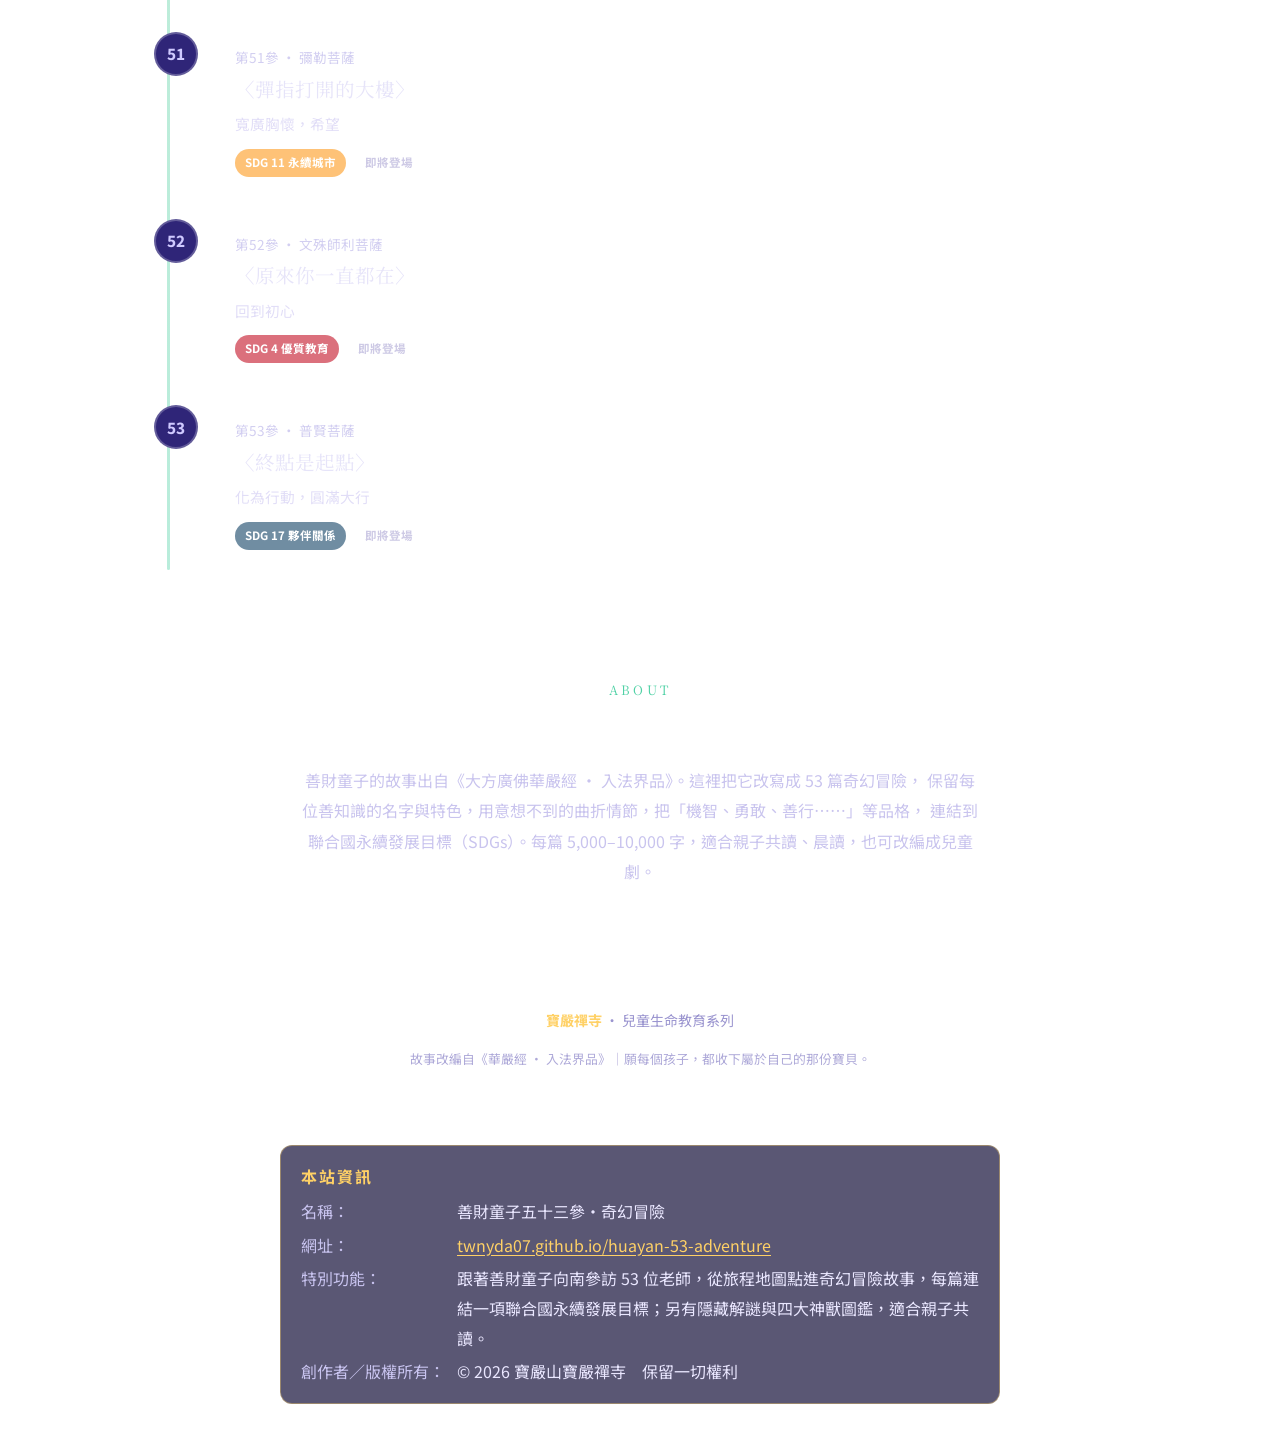
==== commit ab16e096: "本站資訊措辭微調 Co-Authored-By: Claude Opus 5.5 <noreply@anthropic.com>" ====
--- a/index.html
+++ b/index.html
@@ -98,7 +98,7 @@
     <dl>
       <dt>名稱：</dt><dd>善財童子五十三參・奇幻冒險</dd>
       <dt>網址：</dt><dd><a href="https://twnyda07.github.io/huayan-53-adventure/">twnyda07.github.io/huayan-53-adventure</a></dd>
-      <dt>特別功能：</dt><dd>跟著善財童子向南參訪 53 位老師，從旅程地圖點進每一則奇幻冒險故事，每篇連結一項聯合國永續發展目標；另有隱藏解謎與四大神獸圖鑑，適合親子共讀。</dd>
+      <dt>特別功能：</dt><dd>跟著善財童子向南參訪 53 位老師，從旅程地圖點進奇幻冒險故事，每篇連結一項聯合國永續發展目標；另有隱藏解謎與四大神獸圖鑑，適合親子共讀。</dd>
       <dt>創作者／版權所有：</dt><dd>© 2026 寶嚴山寶嚴禪寺　保留一切權利</dd>
     </dl>
   </section>
